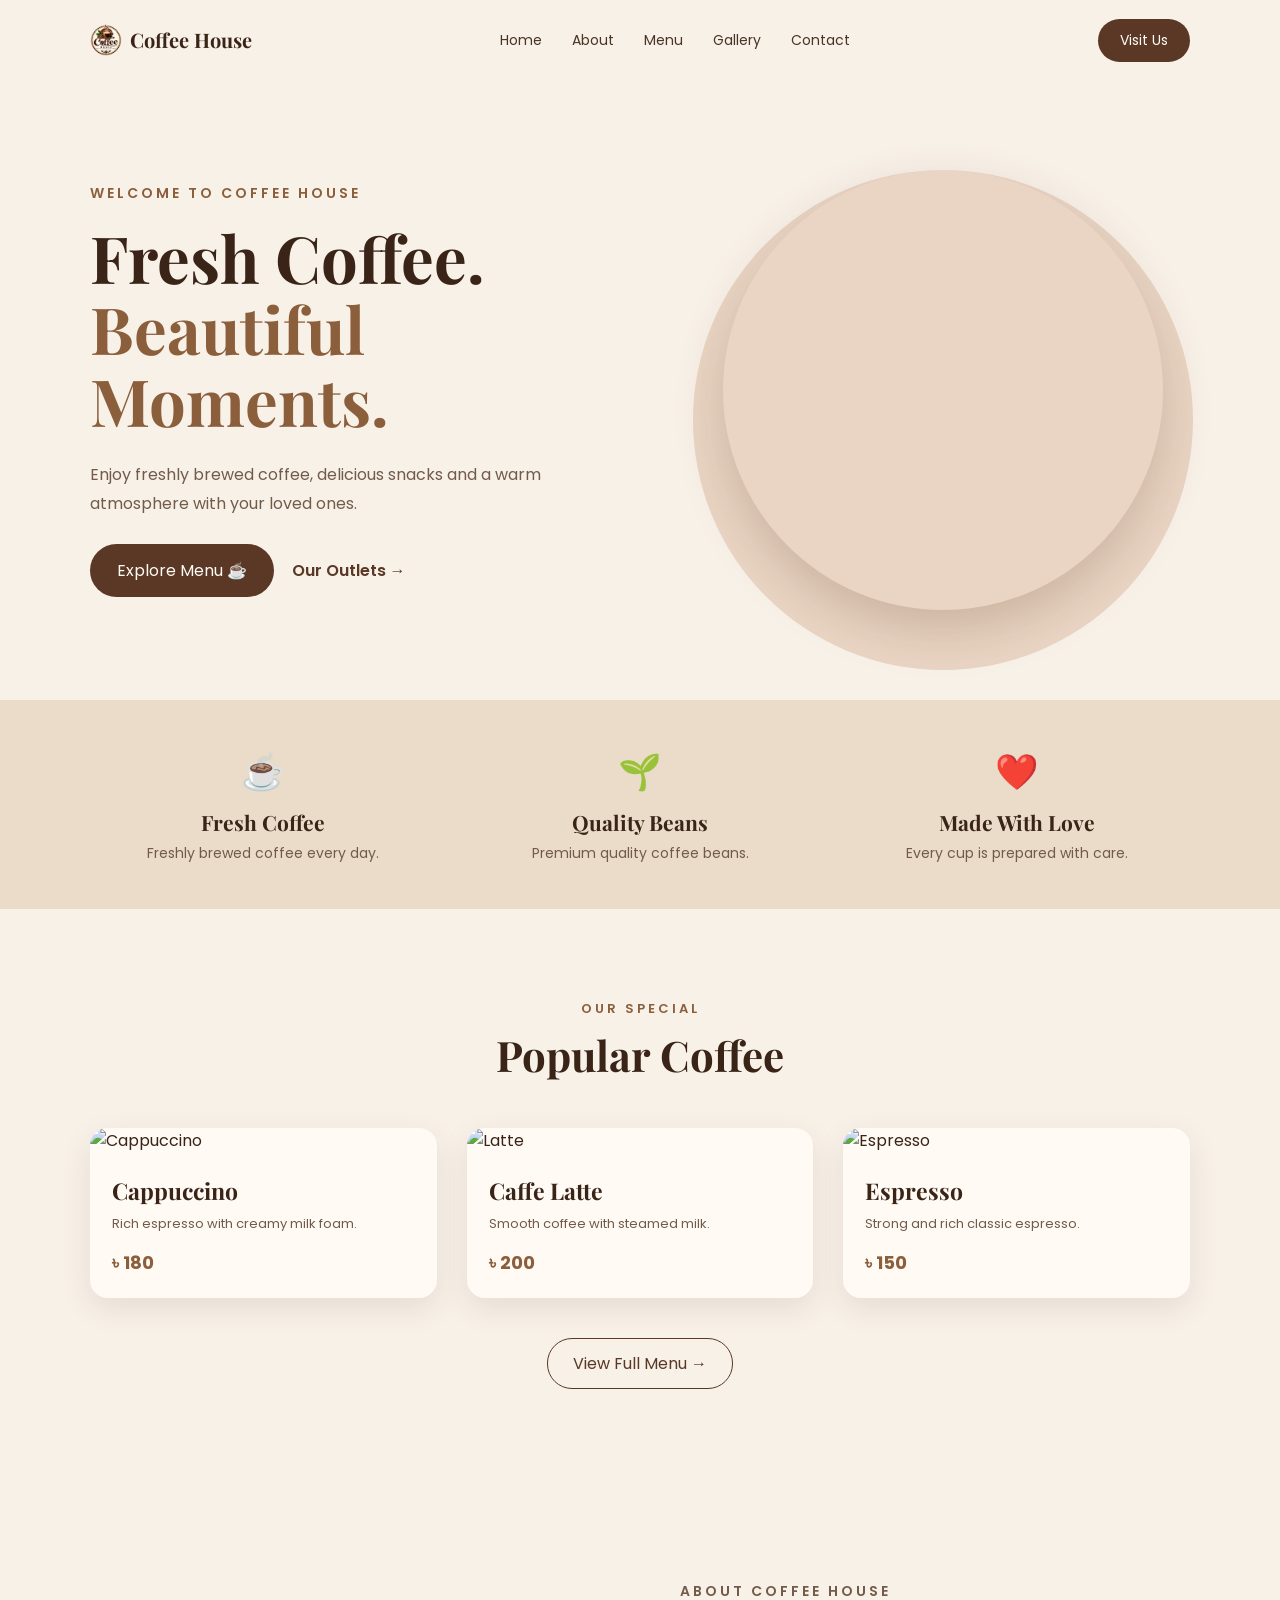
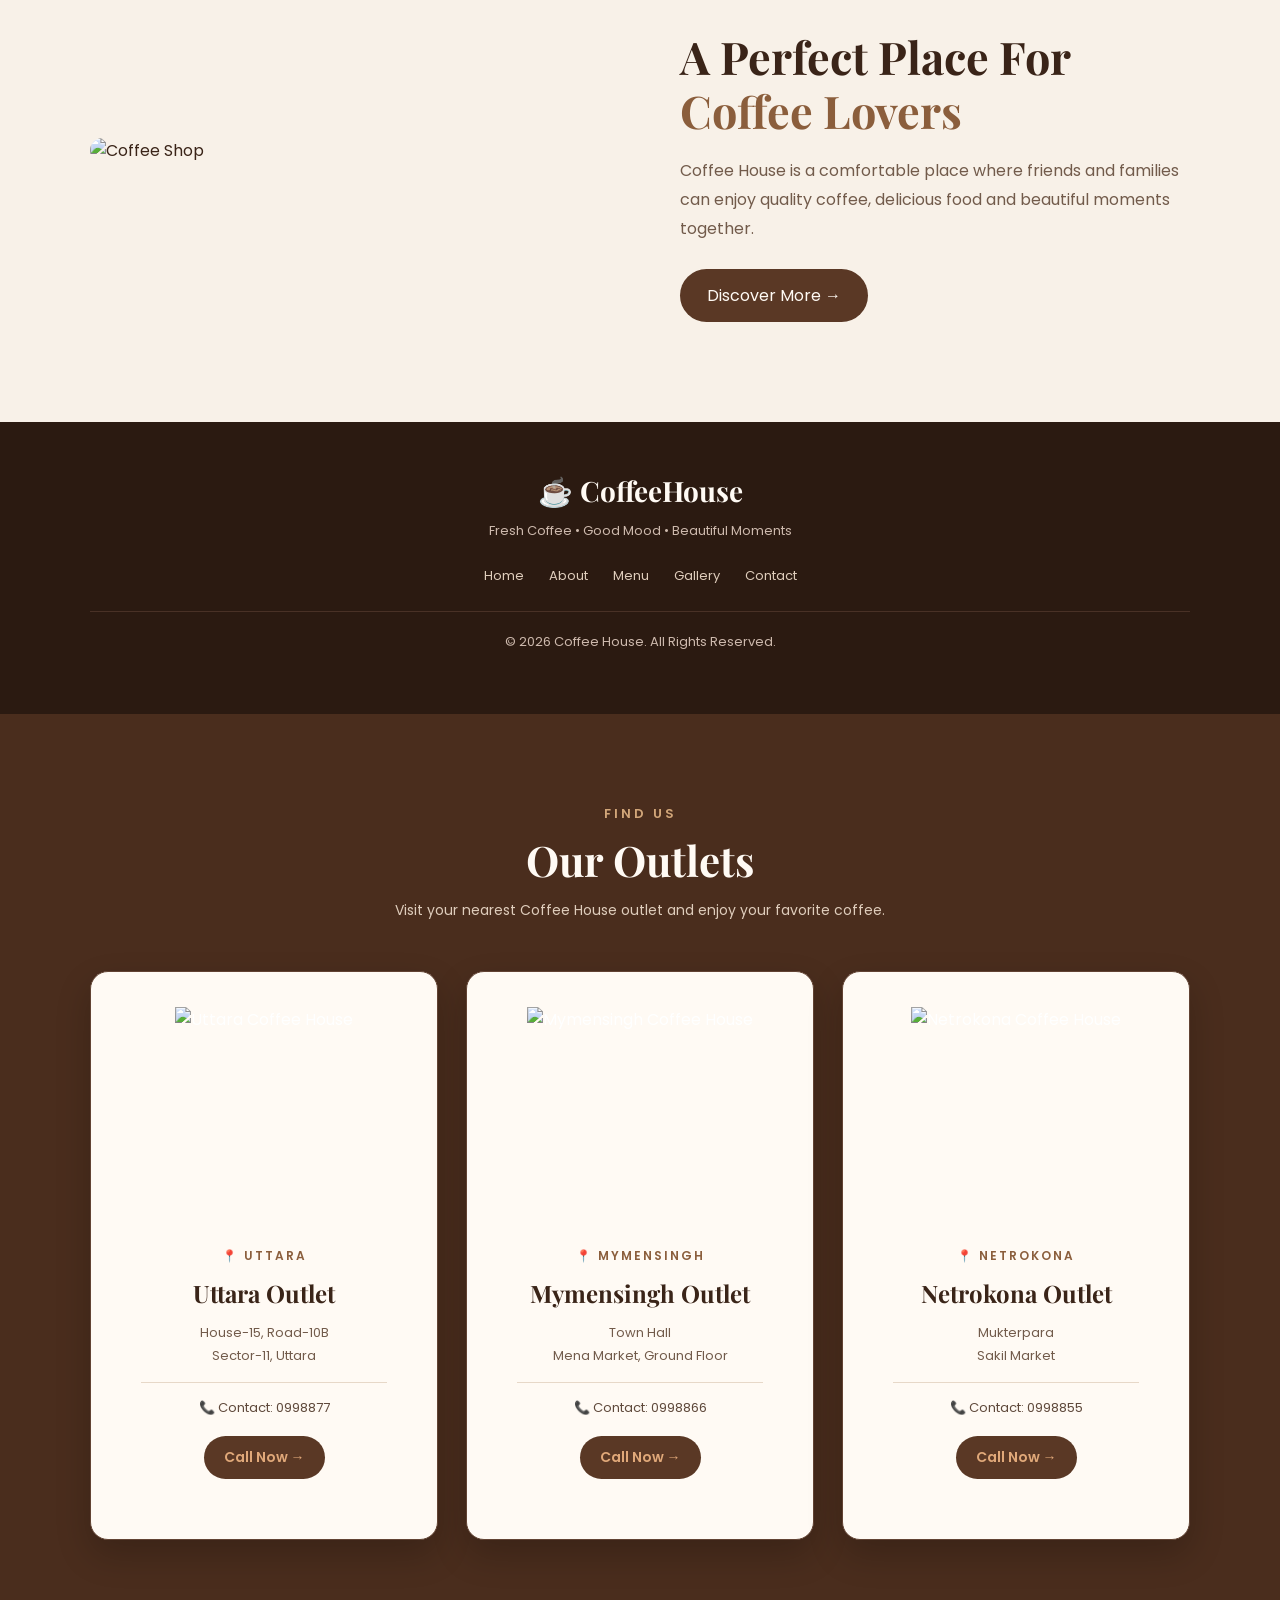
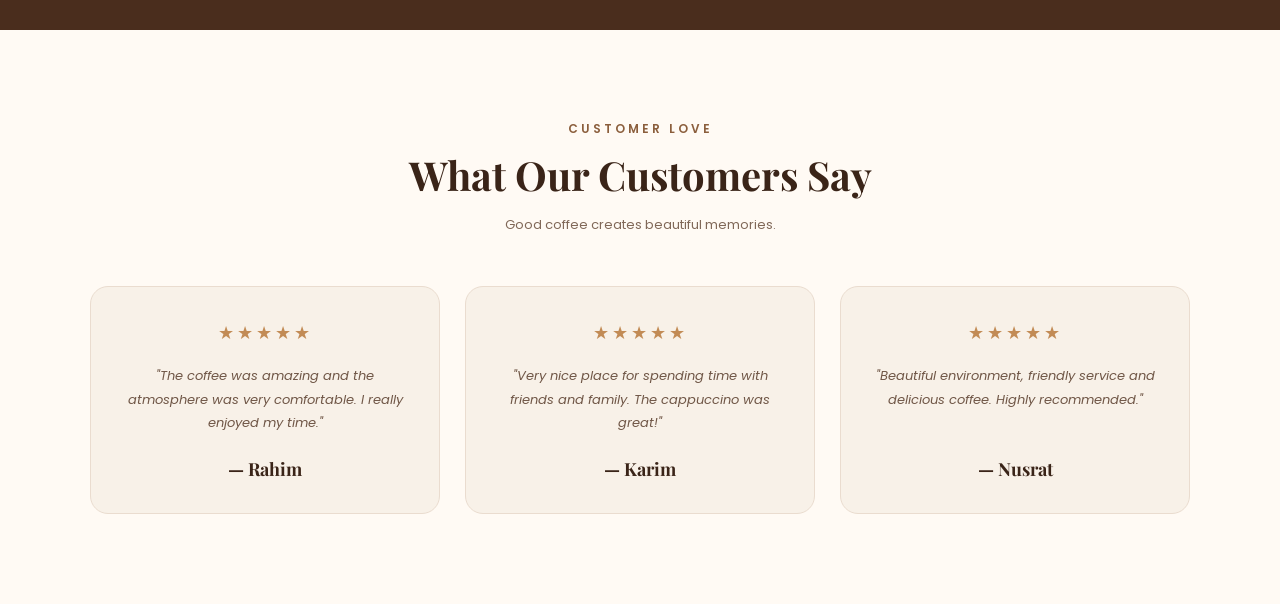
==== index.html @ d2ae51c1 "feat: initial commit - Coffee House website" ====
<!DOCTYPE html>
<html lang="en">
<head>
    <meta charset="UTF-8">
    <meta name="viewport" content="width=device-width, initial-scale=1.0">

    <title>Coffee House | Home</title>

    <link rel="stylesheet" href="style.css">

    <link rel="preconnect" href="https://fonts.googleapis.com">
    <link rel="preconnect" href="https://fonts.gstatic.com" crossorigin>
    <link href="https://fonts.googleapis.com/css2?family=Playfair+Display:wght@500;600;700&family=Poppins:wght@300;400;500;600&display=swap" rel="stylesheet">
</head>

<body>

   <!-- =========================
     NAVBAR
========================= -->

<header class="navbar">

   <a href="index.html" class="logo">
    <img src="logo.png" alt="Coffee House Logo">
    <span>Coffee House</span>
</a>

    <!-- Mobile Menu Button -->
    <button class="menu-toggle" onclick="toggleMenu()">
        ☰
    </button>

    <nav id="mobileMenu">

        <a href="index.html">Home</a>

        <a href="about.html">About</a>

        <a href="menu.html">Menu</a>

        <a href="gallery.html">Gallery</a>

        <a href="contact.html">Contact</a>

    </nav>

    <a href="#outlets" class="nav-btn">
        Visit Us
    </a>

</header>

    <!-- ================= HERO ================= -->

    <section class="hero">

        <div class="hero-content">

            <p class="small-title">
                WELCOME TO COFFEE HOUSE
            </p>

            <h1>
                Fresh Coffee.<br>
                <span>Beautiful Moments.</span>
            </h1>

            <p class="hero-text">
                Enjoy freshly brewed coffee, delicious snacks
                and a warm atmosphere with your loved ones.
            </p>

            <div class="hero-buttons">
                <a href="menu.html" class="main-btn">
                    Explore Menu ☕
                </a>

                <a href="#outlets" class="second-btn">
                    Our Outlets →
                </a>
            </div>

        </div>

        <div class="hero-image">

            <div class="circle"></div>

            <img src="https://images.unsplash.com/photo-1495474472287-4d71bcdd2085?auto=format&fit=crop&w=900&q=80"
                 alt="Fresh Coffee">

        </div>

    </section>


    <!-- ================= FEATURES ================= -->

    <section class="features">

        <div class="feature">
            <div class="icon">☕</div>
            <h3>Fresh Coffee</h3>
            <p>Freshly brewed coffee every day.</p>
        </div>

        <div class="feature">
            <div class="icon">🌱</div>
            <h3>Quality Beans</h3>
            <p>Premium quality coffee beans.</p>
        </div>

        <div class="feature">
            <div class="icon">❤️</div>
            <h3>Made With Love</h3>
            <p>Every cup is prepared with care.</p>
        </div>

    </section>


    <!-- ================= POPULAR COFFEE ================= -->

    <section class="popular">

        <div class="section-title">
            <p>OUR SPECIAL</p>
            <h2>Popular Coffee</h2>
        </div>

        <div class="coffee-container">

            <div class="coffee-card">

                <img src="https://images.unsplash.com/photo-1509042239860-f550ce710b93?auto=format&fit=crop&w=700&q=80"
                     alt="Cappuccino">

                <div class="coffee-info">
                    <h3>Cappuccino</h3>
                    <p>Rich espresso with creamy milk foam.</p>
                    <strong>৳ 180</strong>
                </div>

            </div>


            <div class="coffee-card">

                <img src="https://images.unsplash.com/photo-1461023058943-07fcbe16d735?auto=format&fit=crop&w=700&q=80"
                     alt="Latte">

                <div class="coffee-info">
                    <h3>Caffe Latte</h3>
                    <p>Smooth coffee with steamed milk.</p>
                    <strong>৳ 200</strong>
                </div>

            </div>


            <div class="coffee-card">

                <img src="https://images.unsplash.com/photo-1514432324607-a09d9b4aefdd?auto=format&fit=crop&w=700&q=80"
                     alt="Espresso">

                <div class="coffee-info">
                    <h3>Espresso</h3>
                    <p>Strong and rich classic espresso.</p>
                    <strong>৳ 150</strong>
                </div>

            </div>

        </div>

        <a href="menu.html" class="menu-btn">
            View Full Menu →
        </a>

    </section>


   
    <!-- ================= ABOUT SHORT ================= -->

    <section class="about-home">

        <div class="about-image">

            <img src="https://images.unsplash.com/photo-1445116572660-236099ec97a0?auto=format&fit=crop&w=900&q=80"
                 alt="Coffee Shop">

        </div>


        <div class="about-content">

            <p class="small-title">
                ABOUT COFFEE HOUSE
            </p>

            <h2>
                A Perfect Place For
                <span>Coffee Lovers</span>
            </h2>

            <p>
                Coffee House is a comfortable place where
                friends and families can enjoy quality coffee,
                delicious food and beautiful moments together.
            </p>

            <a href="about.html" class="main-btn">
                Discover More →
            </a>

        </div>

    </section>


    <!-- ================= FOOTER ================= -->

    <footer>

        <div class="footer-logo">
            ☕ CoffeeHouse
        </div>

        <p>
            Fresh Coffee • Good Mood • Beautiful Moments
        </p>

        <div class="footer-links">

            <a href="index.html">Home</a>
            <a href="about.html">About</a>
            <a href="menu.html">Menu</a>
            <a href="gallery.html">Gallery</a>
            <a href="contact.html">Contact</a>

        </div>

        <p class="copyright">
            © 2026 Coffee House. All Rights Reserved.
        </p>

    </footer>

</body>
</html>
<!-- =========================
     OUR OUTLETS
========================= -->

<section class="outlets" id="outlets">

    <div class="section-title light">

        <p>FIND US</p>

        <h2>Our Outlets</h2>

        <span>
            Visit your nearest Coffee House outlet
            and enjoy your favorite coffee.
        </span>

    </div>


    <div class="outlet-container">


        <!-- UTTARA -->

        <div class="outlet-card">

            <div class="outlet-image">
                <img src="https://images.unsplash.com/photo-1445116572660-236099ec97a0?auto=format&fit=crop&w=700&q=80"
                     alt="Uttara Coffee House">
            </div>

            <div class="outlet-content">

                <span class="outlet-location">
                    📍 UTTARA
                </span>

                <h3>Uttara Outlet</h3>

                <p>
                    House-15, Road-10B<br>
                    Sector-11, Uttara
                </p>

                <div class="outlet-time">
                    📞 Contact: 0998877
                </div>

                <a href="tel:0998877" class="outlet-btn">
                    Call Now →
                </a>

            </div>

        </div>


        <!-- MYMENSINGH -->

        <div class="outlet-card">

            <div class="outlet-image">
                <img src="https://images.unsplash.com/photo-1501339847302-ac426a4a7cbb?auto=format&fit=crop&w=700&q=80"
                     alt="Mymensingh Coffee House">
            </div>

            <div class="outlet-content">

                <span class="outlet-location">
                    📍 MYMENSINGH
                </span>

                <h3>Mymensingh Outlet</h3>

                <p>
                    Town Hall<br>
                    Mena Market, Ground Floor
                </p>

                <div class="outlet-time">
                    📞 Contact: 0998866
                </div>

                <a href="tel:0998866" class="outlet-btn">
                    Call Now →
                </a>

            </div>

        </div>


        <!-- NETROKONA -->

        <div class="outlet-card">

            <div class="outlet-image">
                <img src="https://images.unsplash.com/photo-1511081692775-05d0f180a065?auto=format&fit=crop&w=700&q=80"
                     alt="Netrokona Coffee House">
            </div>

            <div class="outlet-content">

                <span class="outlet-location">
                    📍 NETROKONA
                </span>

                <h3>Netrokona Outlet</h3>

                <p>
                    Mukterpara<br>
                    Sakil Market
                </p>

                <div class="outlet-time">
                    📞 Contact: 0998855
                </div>

                <a href="tel:0998855" class="outlet-btn">
                    Call Now →
                </a>

            </div>

        </div>


    </div>

</section>
<script src="script.js"></script>
</body>
</html>
<!-- =========================
     CUSTOMER REVIEWS
========================= -->

<section class="reviews-section">

    <div class="reviews-title">

        <p>
            CUSTOMER LOVE
        </p>

        <h2>
            What Our Customers Say
        </h2>

        <span>
            Good coffee creates beautiful memories.
        </span>

    </div>


    <div class="reviews-grid">


        <div class="review-card">

            <div class="stars">
                ★★★★★
            </div>

            <p>
                "The coffee was amazing and the atmosphere
                was very comfortable. I really enjoyed my time."
            </p>

            <h3>
                — Rahim
            </h3>

        </div>



        <div class="review-card">

            <div class="stars">
                ★★★★★
            </div>

            <p>
                "Very nice place for spending time with
                friends and family. The cappuccino was great!"
            </p>

            <h3>
                — Karim
            </h3>

        </div>



        <div class="review-card">

            <div class="stars">
                ★★★★★
            </div>

            <p>
                "Beautiful environment, friendly service
                and delicious coffee. Highly recommended."
            </p>

            <h3>
                — Nusrat
            </h3>

        </div>

    </div>

</section>
---- style.css ----
/* =========================
   GOOGLE FONT
========================= */

* {
    margin: 0;
    padding: 0;
    box-sizing: border-box;
}

body {
    font-family: "Poppins", sans-serif;
    background: #fffaf5;
    color: #3b2115;
}

html {
    scroll-behavior: smooth;
}

a {
    text-decoration: none;
}


/* =========================
   NAVBAR
========================= */

.navbar {
    height: 80px;
    padding: 0 7%;
    display: flex;
    align-items: center;
    justify-content: space-between;
    background: #fffaf5;
}

.logo {
    font-family: "Playfair Display", serif;
    font-size: 25px;
    font-weight: 700;
}

.logo span {
    color: #a45b35;
}

.navbar nav {
    display: flex;
    gap: 30px;
}

.navbar nav a {
    color: #4b2b20;
    font-size: 14px;
    transition: 0.3s;
}

.navbar nav a:hover,
.navbar nav a.active {
    color: #a45b35;
}

.nav-btn {
    background: #6f3e25;
    color: white;
    padding: 11px 22px;
    border-radius: 25px;
    font-size: 14px;
}


/* =========================
   HERO
========================= */

.hero {
    min-height: 620px;
    padding: 60px 7%;
    display: flex;
    align-items: center;
    justify-content: space-between;
    overflow: hidden;
}

.hero-content {
    width: 50%;
}

.small-title {
    color: #a45b35;
    font-size: 14px;
    font-weight: 600;
    letter-spacing: 3px;
    margin-bottom: 18px;
}

.hero h1 {
    font-family: "Playfair Display", serif;
    font-size: 65px;
    line-height: 1.1;
    color: #3b2115;
}

.hero h1 span {
    color: #a45b35;
}

.hero-text {
    max-width: 500px;
    color: #765e53;
    margin: 25px 0;
    line-height: 1.8;
}

.hero-buttons {
    display: flex;
    align-items: center;
    gap: 18px;
}

.main-btn {
    display: inline-block;
    background: #6f3e25;
    color: white;
    padding: 14px 27px;
    border-radius: 30px;
    transition: 0.3s;
}

.main-btn:hover {
    background: #a45b35;
    transform: translateY(-3px);
}

.second-btn {
    color: #6f3e25;
    font-weight: 600;
}

.hero-image {
    width: 45%;
    position: relative;
    display: flex;
    justify-content: center;
}

.hero-image img {
    width: 440px;
    height: 440px;
    object-fit: cover;
    border-radius: 50%;
    position: relative;
    z-index: 2;
    box-shadow: 0 20px 50px rgba(80, 45, 25, 0.2);
}

.circle {
    position: absolute;
    width: 500px;
    height: 500px;
    border-radius: 50%;
    background: #ead5c4;
}


/* =========================
   FEATURES
========================= */

.features {
    padding: 45px 7%;
    display: grid;
    grid-template-columns: repeat(3, 1fr);
    gap: 30px;
    background: #f5e8dc;
}

.feature {
    text-align: center;
}

.feature .icon {
    font-size: 35px;
    margin-bottom: 10px;
}

.feature h3 {
    font-family: "Playfair Display", serif;
    font-size: 21px;
}

.feature p {
    color: #806b60;
    font-size: 14px;
    margin-top: 7px;
}


/* =========================
   SECTION TITLE
========================= */

.section-title {
    text-align: center;
    margin-bottom: 45px;
}

.section-title p {
    color: #a45b35;
    font-size: 13px;
    letter-spacing: 3px;
    font-weight: 600;
}

.section-title h2 {
    font-family: "Playfair Display", serif;
    font-size: 42px;
    margin-top: 8px;
}

.section-title span {
    display: block;
    color: #d7c5b8;
    margin-top: 12px;
}


/* =========================
   POPULAR COFFEE
========================= */

.popular {
    padding: 90px 7%;
    text-align: center;
}

.coffee-container {
    display: grid;
    grid-template-columns: repeat(3, 1fr);
    gap: 30px;
    max-width: 1100px;
    margin: auto;
}

.coffee-card {
    background: white;
    border-radius: 18px;
    overflow: hidden;
    box-shadow: 0 10px 30px rgba(70, 40, 25, 0.08);
    text-align: left;
    transition: 0.3s;
}

.coffee-card:hover {
    transform: translateY(-8px);
}

.coffee-card img {
    width: 100%;
    height: 230px;
    object-fit: cover;
}

.coffee-info {
    padding: 22px;
}

.coffee-info h3 {
    font-family: "Playfair Display", serif;
    font-size: 23px;
}

.coffee-info p {
    color: #806b60;
    font-size: 13px;
    margin: 8px 0 15px;
}

.coffee-info strong {
    color: #a45b35;
    font-size: 18px;
}

.menu-btn {
    display: inline-block;
    margin-top: 40px;
    border: 1px solid #6f3e25;
    color: #6f3e25;
    padding: 12px 25px;
    border-radius: 25px;
}


/* =========================
   OUTLETS
========================= */

.outlets {
    padding: 90px 7%;
    background: #3b2115;
}

.section-title.light h2 {
    color: white;
}

.outlet-container {
    display: grid;
    grid-template-columns: repeat(3, 1fr);
    gap: 25px;
    max-width: 1100px;
    margin: auto;
}

.outlet-card {
    background: #4a2b1d;
    border: 1px solid #624333;
    padding: 35px 25px;
    border-radius: 18px;
    text-align: center;
    color: white;
    transition: 0.3s;
}

.outlet-card:hover {
    transform: translateY(-7px);
    background: #523122;
}

.outlet-icon {
    font-size: 35px;
    margin-bottom: 15px;
}

.outlet-card h3 {
    font-family: "Playfair Display", serif;
    font-size: 24px;
}

.outlet-card p {
    color: #d9c5b8;
    font-size: 14px;
    line-height: 1.8;
    margin: 12px 0;
}

.outlet-card a {
    color: #e0a879;
    font-size: 14px;
    font-weight: 600;
}


/* =========================
   ABOUT HOME
========================= */

.about-home {
    padding: 100px 7%;
    display: flex;
    align-items: center;
    gap: 80px;
}

.about-image {
    width: 50%;
}

.about-image img {
    width: 100%;
    height: 430px;
    object-fit: cover;
    border-radius: 20px;
}

.about-content {
    width: 50%;
}

.about-content h2 {
    font-family: "Playfair Display", serif;
    font-size: 45px;
    line-height: 1.2;
    margin-bottom: 20px;
}

.about-content h2 span {
    color: #a45b35;
}

.about-content p {
    color: #806b60;
    line-height: 1.8;
    margin-bottom: 25px;
}


/* =========================
   FOOTER
========================= */

footer {
    background: #24130d;
    color: white;
    text-align: center;
    padding: 50px 7%;
}

.footer-logo {
    font-family: "Playfair Display", serif;
    font-size: 28px;
    font-weight: bold;
}

footer > p {
    color: #cdb9ad;
    margin: 12px 0;
    font-size: 13px;
}

.footer-links {
    display: flex;
    justify-content: center;
    gap: 25px;
    margin: 25px 0;
}

.footer-links a {
    color: #e2d2c8;
    font-size: 13px;
}

.copyright {
    border-top: 1px solid #4a3025;
    padding-top: 20px;
}


/* =========================
   RESPONSIVE
========================= */

@media (max-width: 900px) {

    .navbar nav {
        display: none;
    }

    .hero {
        flex-direction: column;
        text-align: center;
        gap: 60px;
    }

    .hero-content {
        width: 100%;
    }

    .hero h1 {
        font-size: 48px;
    }

    .hero-text {
        margin-left: auto;
        margin-right: auto;
    }

    .hero-buttons {
        justify-content: center;
    }

    .hero-image {
        width: 100%;
    }

    .hero-image img {
        width: 330px;
        height: 330px;
    }

    .circle {
        width: 380px;
        height: 380px;
    }

    .coffee-container,
    .outlet-container {
        grid-template-columns: 1fr;
        max-width: 500px;
    }

    .features {
        grid-template-columns: 1fr;
    }

    .about-home {
        flex-direction: column;
    }

    .about-image,
    .about-content {
        width: 100%;
    }

}


@media (max-width: 500px) {

    .navbar {
        padding: 0 5%;
    }

    .nav-btn {
        display: none;
    }

    .hero {
        padding: 45px 5%;
    }

    .hero h1 {
        font-size: 40px;
    }

    .hero-image img {
        width: 280px;
        height: 280px;
    }

    .circle {
        width: 320px;
        height: 320px;
    }

    .popular,
    .outlets,
    .about-home {
        padding: 70px 5%;
    }

    .section-title h2 {
        font-size: 34px;
    }

    .about-content h2 {
        font-size: 35px;
    }

}
/* =========================
   OUR OUTLETS
========================= */

.outlets {
    padding: 90px 7%;
    background: #3b2115;
}

.section-title.light {
    text-align: center;
    margin-bottom: 50px;
}

.section-title.light p {
    color: #d99b6b;
    font-size: 13px;
    letter-spacing: 3px;
    font-weight: 600;
}

.section-title.light h2 {
    color: #ffffff;
    font-family: "Playfair Display", serif;
    font-size: 42px;
    margin: 8px 0 12px;
}

.section-title.light span {
    color: #d8c4b8;
    font-size: 14px;
}


/* OUTLET CONTAINER */

.outlet-container {
    max-width: 1100px;
    margin: auto;

    display: grid;
    grid-template-columns: repeat(3, 1fr);
    gap: 28px;
}


/* OUTLET CARD */

.outlet-card {
    background: #ffffff;
    border-radius: 18px;
    overflow: hidden;

    box-shadow: 0 15px 35px rgba(0, 0, 0, 0.20);

    transition: 0.3s;
}

.outlet-card:hover {
    transform: translateY(-8px);
}


/* IMAGE */

.outlet-image {
    width: 100%;
    height: 210px;
    overflow: hidden;
}

.outlet-image img {
    width: 100%;
    height: 100%;

    object-fit: cover;

    transition: 0.5s;
}

.outlet-card:hover .outlet-image img {
    transform: scale(1.08);
}


/* CONTENT */

.outlet-content {
    padding: 25px;
}

.outlet-location {
    color: #a45b35;
    font-size: 12px;
    font-weight: 600;
    letter-spacing: 2px;
}

.outlet-content h3 {
    font-family: "Playfair Display", serif;
    color: #3b2115;
    font-size: 24px;
    margin: 10px 0;
}

.outlet-content p {
    color: #806b60;
    font-size: 13px;
    line-height: 1.8;
}


/* TIME */

.outlet-time {
    color: #5f493e;
    font-size: 13px;

    border-top: 1px solid #eee2da;

    margin-top: 15px;
    padding-top: 15px;
}


/* BUTTON */

.outlet-btn {
    display: inline-block;

    margin-top: 18px;

    background: #6f3e25;
    color: #ffffff;

    padding: 11px 20px;

    border-radius: 25px;

    font-size: 13px;

    transition: 0.3s;
}

.outlet-btn:hover {
    background: #a45b35;
}


/* =========================
   MOBILE
========================= */

@media (max-width: 900px) {

    .outlet-container {
        grid-template-columns: 1fr;
        max-width: 500px;
    }

}

@media (max-width: 500px) {

    .outlets {
        padding: 70px 5%;
    }

    .section-title.light h2 {
        font-size: 34px;
    }

}
/* =========================
   PREMIUM COFFEE BROWN THEME
========================= */

/* Main Background */
body {
    background: #f8f1e8;
    color: #3a2418;
}


/* Navbar */
.navbar {
    background: #f8f1e8;
}

.logo {
    color: #3a2418;
}

.logo span {
    color: #8b5e3c;
}

.navbar nav a {
    color: #4b3325;
}

.navbar nav a:hover,
.navbar nav a.active {
    color: #8b5e3c;
}

.nav-btn {
    background: #5a3825;
    color: #fffaf4;
}

.nav-btn:hover {
    background: #8b5e3c;
}


/* Hero */
.hero {
    background: #f8f1e8;
}

.hero h1 {
    color: #3a2418;
}

.hero h1 span {
    color: #8b5e3c;
}

.small-title {
    color: #8b5e3c;
}

.hero-text {
    color: #725b4b;
}

.main-btn {
    background: #5a3825;
    color: #fffaf4;
}

.main-btn:hover {
    background: #8b5e3c;
}

.second-btn {
    color: #5a3825;
}


/* Features */
.features {
    background: #eadcc9;
}

.feature h3 {
    color: #3a2418;
}

.feature p {
    color: #725b4b;
}


/* Section Titles */
.section-title h2 {
    color: #3a2418;
}

.section-title p {
    color: #8b5e3c;
}


/* Popular Coffee */
.popular {
    background: #f8f1e8;
}

.coffee-card {
    background: #fffaf4;
    box-shadow: 0 10px 30px rgba(70, 45, 30, 0.10);
}

.coffee-card:hover {
    box-shadow: 0 15px 35px rgba(70, 45, 30, 0.16);
}

.coffee-info h3 {
    color: #3a2418;
}

.coffee-info p {
    color: #725b4b;
}

.coffee-info strong {
    color: #8b5e3c;
}

.menu-btn {
    border-color: #5a3825;
    color: #5a3825;
}

.menu-btn:hover {
    background: #5a3825;
    color: #fffaf4;
}


/* =========================
   OUR OUTLETS
========================= */

.outlets {
    background: #4a2d1d;
}

.section-title.light p {
    color: #d2a679;
}

.section-title.light h2 {
    color: #fffaf4;
}

.section-title.light span {
    color: #dfcdbc;
}

.outlet-card {
    background: #fffaf4;
}

.outlet-card:hover {
    background: #fffaf4;
}

.outlet-location {
    color: #8b5e3c;
}

.outlet-content h3 {
    color: #3a2418;
}

.outlet-content p {
    color: #725b4b;
}

.outlet-time {
    color: #5f493b;
    border-color: #e7d8c8;
}

.outlet-btn {
    background: #5a3825;
    color: #fffaf4;
}

.outlet-btn:hover {
    background: #8b5e3c;
}


/* About Section */
.about-home {
    background: #f8f1e8;
}

.about-content h2 {
    color: #3a2418;
}

.about-content h2 span {
    color: #8b5e3c;
}

.about-content p {
    color: #725b4b;
}


/* Footer */
footer {
    background: #2b1a11;
}

.footer-logo {
    color: #fffaf4;
}

.footer-links a {
    color: #dfcdbc;
}

.footer-links a:hover {
    color: #d2a679;
}

.copyright {
    border-color: #493126;
}
/* =================================
   MOBILE RESPONSIVE DESIGN
================================= */

@media (max-width: 768px) {

    /* NAVBAR */
    .navbar {
        height: auto;
        padding: 18px 5%;
        flex-wrap: wrap;
        gap: 15px;
    }

    .logo {
        font-size: 22px;
    }

    .navbar nav {
        width: 100%;
        display: flex;
        justify-content: center;
        gap: 15px;
        flex-wrap: wrap;
        order: 3;
    }

    .navbar nav a {
        font-size: 12px;
    }

    .nav-btn {
        padding: 9px 16px;
        font-size: 12px;
    }


    /* HERO */

    .hero {
        min-height: auto;
        padding: 55px 5% 70px;

        display: flex;
        flex-direction: column;

        text-align: center;
        gap: 50px;
    }

    .hero-content {
        width: 100%;
    }

    .hero h1 {
        font-size: 42px;
        line-height: 1.15;
    }

    .hero-text {
        font-size: 14px;
        line-height: 1.7;
        margin: 20px auto;
    }

    .hero-buttons {
        justify-content: center;
        flex-wrap: wrap;
    }


    /* HERO IMAGE */

    .hero-image {
        width: 100%;
    }

    .hero-image img {
        width: 280px;
        height: 280px;
    }

    .circle {
        width: 320px;
        height: 320px;
    }


    /* FEATURES */

    .features {
        grid-template-columns: 1fr;

        padding: 45px 7%;

        gap: 35px;
    }


    /* SECTION TITLE */

    .section-title {
        margin-bottom: 35px;
    }

    .section-title h2 {
        font-size: 34px;
    }


    /* POPULAR COFFEE */

    .popular {
        padding: 70px 5%;
    }

    .coffee-container {
        grid-template-columns: 1fr;

        width: 100%;
        max-width: 420px;

        gap: 25px;
    }

    .coffee-card img {
        height: 230px;
    }


    /* OUR OUTLETS */

    .outlets {
        padding: 70px 5%;
    }

    .section-title.light h2 {
        font-size: 34px;
    }

    .section-title.light span {
        font-size: 13px;
        line-height: 1.7;
    }

    .outlet-container {
        grid-template-columns: 1fr;

        width: 100%;
        max-width: 450px;

        gap: 25px;
    }

    .outlet-image {
        height: 220px;
    }

    .outlet-content {
        padding: 23px;
    }

    .outlet-content h3 {
        font-size: 23px;
    }


    /* ABOUT */

    .about-home {
        padding: 70px 5%;

        flex-direction: column;

        gap: 40px;
    }

    .about-image {
        width: 100%;
    }

    .about-image img {
        height: 300px;
    }

    .about-content {
        width: 100%;
        text-align: center;
    }

    .about-content h2 {
        font-size: 35px;
    }


    /* FOOTER */

    footer {
        padding: 45px 5%;
    }

    .footer-links {
        flex-wrap: wrap;
        gap: 15px;
    }

}


/* =================================
   SMALL PHONE
================================= */

@media (max-width: 480px) {

    .navbar {
        padding: 15px 4%;
    }

    .logo {
        font-size: 20px;
    }

    .nav-btn {
        padding: 8px 13px;
    }

    .navbar nav {
        gap: 11px;
    }

    .navbar nav a {
        font-size: 11px;
    }


    /* HERO */

    .hero {
        padding: 45px 5% 60px;
    }

    .hero h1 {
        font-size: 36px;
    }

    .small-title {
        font-size: 11px;
        letter-spacing: 2px;
    }

    .hero-text {
        font-size: 13px;
    }


    /* HERO IMAGE */

    .hero-image img {
        width: 240px;
        height: 240px;
    }

    .circle {
        width: 280px;
        height: 280px;
    }


    /* BUTTON */

    .main-btn {
        padding: 12px 20px;
        font-size: 13px;
    }

    .second-btn {
        font-size: 13px;
    }


    /* COFFEE */

    .coffee-card img {
        height: 200px;
    }


    /* OUTLET */

    .outlet-image {
        height: 190px;
    }

    .outlet-content h3 {
        font-size: 21px;
    }


    /* ABOUT */

    .about-image img {
        height: 250px;
    }

    .about-content h2 {
        font-size: 31px;
    }

}
/* =================================
   MOBILE 3-DOT MENU
================================= */

.menu-toggle {
    display: none;

    background: none;
    border: none;

    color: #5a3825;

    font-size: 30px;

    cursor: pointer;

    line-height: 1;
}


/* =================================
   MOBILE NAVIGATION
================================= */

@media (max-width: 768px) {

    .navbar {
        position: relative;

        padding: 17px 5%;

        display: flex;

        align-items: center;

        justify-content: space-between;
    }


    /* 3 DOT / MENU BUTTON */

    .menu-toggle {
        display: block;

        order: 2;
    }


    /* VISIT US */

    .navbar .nav-btn {
        display: none;
    }


    /* MENU */

    .navbar nav {
        display: none;

        position: absolute;

        top: 100%;

        left: 5%;
        right: 5%;

        width: auto;

        background: #fffaf4;

        padding: 15px;

        border-radius: 12px;

        box-shadow:
            0 10px 30px rgba(60, 35, 20, 0.15);

        z-index: 999;

        flex-direction: column;

        gap: 0;
    }


    /* WHEN MENU OPEN */

    .navbar nav.show {
        display: flex;
    }


    /* MENU LINKS */

    .navbar nav a {
        display: block;

        padding: 13px 15px;

        width: 100%;

        border-bottom: 1px solid #eadccf;

        color: #4b3325;

        font-size: 14px;
    }

    .navbar nav a:last-child {
        border-bottom: none;
    }

    .navbar nav a:hover {
        background: #f3e6d8;

        color: #8b5e3c;
    }

}
/* =================================
   ABOUT PAGE
================================= */

.about-hero {
    min-height: 380px;

    display: flex;
    align-items: center;
    justify-content: center;

    text-align: center;

    padding: 70px 7%;

    background:
        linear-gradient(
            rgba(58, 36, 24, 0.82),
            rgba(58, 36, 24, 0.82)
        ),
        url("https://images.unsplash.com/photo-1498804103079-a6351b050096?auto=format&fit=crop&w=1600&q=80");

    background-size: cover;
    background-position: center;

    color: white;
}

.about-hero-content p {
    color: #d2a679;

    font-size: 13px;

    letter-spacing: 4px;

    font-weight: 600;
}

.about-hero h1 {
    font-family: "Playfair Display", serif;

    font-size: 60px;

    margin: 12px 0;
}

.about-hero h1 span {
    color: #d2a679;
}

.about-hero-content > span {
    color: #e1d2c7;

    font-size: 14px;
}


/* =================================
   ABOUT STORY
================================= */

.about-story {
    padding: 100px 7%;

    display: flex;

    align-items: center;

    gap: 80px;

    background: #f8f1e8;
}

.about-story-image {
    width: 50%;
}

.about-story-image img {
    width: 100%;

    height: 480px;

    object-fit: cover;

    border-radius: 20px;

    box-shadow:
        0 15px 40px rgba(60, 35, 20, 0.15);
}

.about-story-content {
    width: 50%;
}

.about-story-content h2 {
    font-family: "Playfair Display", serif;

    font-size: 45px;

    line-height: 1.2;

    color: #3a2418;

    margin-bottom: 22px;
}

.about-story-content h2 span {
    color: #8b5e3c;
}

.about-story-content > p {
    color: #725b4b;

    font-size: 14px;

    line-height: 1.9;

    margin-bottom: 17px;
}


/* QUOTE */

.about-quote {
    margin-top: 25px;

    padding: 20px 25px;

    border-left: 4px solid #8b5e3c;

    background: #eadcc9;

    color: #5a3825;

    font-family: "Playfair Display", serif;

    font-size: 18px;

    line-height: 1.6;
}


/* =================================
   VALUES
================================= */

.values {
    padding: 90px 7%;

    background: #fffaf4;
}

.values-container {
    max-width: 1100px;

    margin: auto;

    display: grid;

    grid-template-columns:
        repeat(3, 1fr);

    gap: 28px;
}

.value-card {
    padding: 40px 28px;

    text-align: center;

    background: #f8f1e8;

    border-radius: 18px;

    transition: 0.3s;
}

.value-card:hover {
    transform: translateY(-8px);

    box-shadow:
        0 15px 30px rgba(60, 35, 20, 0.10);
}

.value-icon {
    font-size: 40px;

    margin-bottom: 15px;
}

.value-card h3 {
    font-family: "Playfair Display", serif;

    font-size: 24px;

    color: #3a2418;

    margin-bottom: 12px;
}

.value-card p {
    color: #725b4b;

    font-size: 13px;

    line-height: 1.8;
}


/* =================================
   PROMISE
================================= */

.promise {
    padding: 100px 7%;

    background: #eadcc9;

    text-align: center;
}

.promise-content {
    max-width: 750px;

    margin: auto;
}

.promise-content h2 {
    font-family: "Playfair Display", serif;

    font-size: 45px;

    color: #3a2418;

    line-height: 1.2;

    margin-bottom: 20px;
}

.promise-content h2 span {
    color: #8b5e3c;
}

.promise-content p:not(.small-title) {
    color: #725b4b;

    font-size: 14px;

    line-height: 1.9;

    margin-bottom: 15px;
}


/* =================================
   ABOUT MOBILE
================================= */

@media (max-width: 768px) {

    .about-hero {
        min-height: 300px;

        padding: 55px 5%;
    }

    .about-hero h1 {
        font-size: 45px;
    }


    .about-story {
        padding: 70px 5%;

        flex-direction: column;

        gap: 40px;
    }

    .about-story-image,
    .about-story-content {
        width: 100%;
    }

    .about-story-image img {
        height: 300px;
    }

    .about-story-content h2 {
        font-size: 35px;
    }


    .values {
        padding: 70px 5%;
    }

    .values-container {
        grid-template-columns: 1fr;

        max-width: 450px;
    }


    .promise {
        padding: 70px 5%;
    }

    .promise-content h2 {
        font-size: 35px;
    }

}


@media (max-width: 480px) {

    .about-hero h1 {
        font-size: 38px;
    }

    .about-story-content h2 {
        font-size: 31px;
    }

    .about-quote {
        font-size: 16px;
    }

}
/* =========================================
   NEW MENU PAGE
========================================= */

.new-menu-hero {
    min-height: 380px;

    display: flex;
    align-items: center;
    justify-content: center;

    text-align: center;

    padding: 70px 7%;

    background:
        linear-gradient(
            rgba(58, 36, 24, 0.82),
            rgba(58, 36, 24, 0.82)
        ),
        url("https://images.unsplash.com/photo-1495474472287-4d71bcdd2085?auto=format&fit=crop&w=1600&q=80");

    background-size: cover;
    background-position: center;

    color: #fffaf4;
}

.new-menu-hero-content p {
    color: #d2a679;

    font-size: 13px;

    letter-spacing: 4px;

    font-weight: 600;
}

.new-menu-hero-content h1 {
    font-family: "Playfair Display", serif;

    font-size: 62px;

    margin: 12px 0;
}

.new-menu-hero-content h1 span {
    color: #d2a679;
}

.new-menu-hero-content > span {
    color: #e1d2c7;

    font-size: 14px;
}


/* =========================================
   MENU SECTION
========================================= */

.new-menu-section {
    padding: 95px 7%;

    background: #f8f1e8;
}

.new-section-title {
    text-align: center;

    max-width: 700px;

    margin: 0 auto 70px;
}

.new-section-title p {
    color: #8b5e3c;

    font-size: 12px;

    letter-spacing: 3px;

    font-weight: 600;
}

.new-section-title h2 {
    font-family: "Playfair Display", serif;

    color: #3a2418;

    font-size: 42px;

    margin: 10px 0;
}

.new-section-title span {
    color: #806858;

    font-size: 13px;
}


/* =========================================
   CATEGORY
========================================= */

.new-menu-category {
    max-width: 1150px;

    margin: 0 auto 80px;
}

.new-category-heading {
    display: flex;

    align-items: center;

    gap: 18px;

    margin-bottom: 28px;

    padding-bottom: 18px;

    border-bottom: 2px solid #dfcdbb;
}

.category-icon {
    width: 58px;
    height: 58px;

    display: flex;

    align-items: center;
    justify-content: center;

    background: #eadcc9;

    border-radius: 50%;

    font-size: 28px;
}

.new-category-heading h2 {
    font-family: "Playfair Display", serif;

    color: #3a2418;

    font-size: 31px;
}

.new-category-heading p {
    color: #8b6c58;

    font-size: 12px;

    margin-top: 4px;
}


/* =========================================
   MENU GRID
========================================= */

.new-menu-grid {
    display: grid;

    grid-template-columns:
        repeat(2, 1fr);

    gap: 25px;
}


/* =========================================
   MENU CARD
========================================= */

.new-menu-card {
    background: #fffaf4;

    border-radius: 18px;

    overflow: hidden;

    border: 1px solid #eadccf;

    box-shadow:
        0 8px 25px rgba(60, 35, 20, 0.07);

    transition: 0.35s;
}

.new-menu-card:hover {
    transform: translateY(-7px);

    box-shadow:
        0 18px 35px rgba(60, 35, 20, 0.14);
}


/* IMAGE */

.new-menu-image {
    width: 100%;

    height: 230px;

    overflow: hidden;
}

.new-menu-image img {
    width: 100%;
    height: 100%;

    object-fit: cover;

    transition: 0.5s;
}

.new-menu-card:hover .new-menu-image img {
    transform: scale(1.08);
}


/* INFO */

.new-menu-info {
    padding: 22px 24px 25px;
}

.new-menu-name-price {
    display: flex;

    align-items: center;

    justify-content: space-between;

    gap: 15px;
}

.new-menu-name-price h3 {
    font-family: "Playfair Display", serif;

    color: #3a2418;

    font-size: 22px;
}

.new-menu-name-price strong {
    color: #8b5e3c;

    font-size: 19px;

    white-space: nowrap;
}

.new-menu-info > p {
    color: #806858;

    font-size: 12px;

    line-height: 1.7;

    margin-top: 7px;
}


/* =========================================
   MOBILE
========================================= */

@media (max-width: 768px) {

    .new-menu-hero {
        min-height: 300px;

        padding: 55px 5%;
    }

    .new-menu-hero-content h1 {
        font-size: 45px;
    }

    .new-menu-section {
        padding: 70px 5%;
    }

    .new-section-title {
        margin-bottom: 50px;
    }

    .new-section-title h2 {
        font-size: 34px;
    }

    .new-menu-grid {
        grid-template-columns: 1fr;

        gap: 22px;
    }

    .new-menu-category {
        margin-bottom: 60px;
    }

    .new-category-heading h2 {
        font-size: 27px;
    }

    .new-menu-image {
        height: 220px;
    }

}


/* =========================================
   SMALL PHONE
========================================= */

@media (max-width: 480px) {

    .new-menu-hero-content h1 {
        font-size: 38px;
    }

    .new-section-title h2 {
        font-size: 30px;
    }

    .new-category-heading {
        gap: 12px;
    }

    .category-icon {
        width: 50px;
        height: 50px;

        font-size: 24px;
    }

    .new-category-heading h2 {
        font-size: 24px;
    }

    .new-menu-image {
        height: 200px;
    }

    .new-menu-info {
        padding: 18px 20px 22px;
    }

    .new-menu-name-price h3 {
        font-size: 19px;
    }

    .new-menu-name-price strong {
        font-size: 17px;
    }

}
/* =========================================
   GALLERY PAGE
========================================= */

.gallery-hero {

    min-height: 380px;

    display: flex;

    align-items: center;

    justify-content: center;

    text-align: center;

    padding: 70px 7%;

    background:
        linear-gradient(
            rgba(58, 36, 24, 0.82),
            rgba(58, 36, 24, 0.82)
        ),
        url("https://images.unsplash.com/photo-1501339847302-ac426a4a7cbb?auto=format&fit=crop&w=1600&q=80");

    background-size: cover;

    background-position: center;

    color: #fffaf4;
}


.gallery-hero-content p {

    color: #d2a679;

    font-size: 13px;

    letter-spacing: 4px;

    font-weight: 600;
}


.gallery-hero-content h1 {

    font-family: "Playfair Display", serif;

    font-size: 62px;

    margin: 12px 0;
}


.gallery-hero-content h1 span {

    color: #d2a679;
}


.gallery-hero-content > span {

    color: #e1d2c7;

    font-size: 14px;
}



/* =========================================
   GALLERY SECTION
========================================= */

.gallery-section {

    padding: 95px 7%;

    background: #f8f1e8;
}


.gallery-title {

    text-align: center;

    max-width: 700px;

    margin: 0 auto 60px;
}


.gallery-title p {

    color: #8b5e3c;

    font-size: 12px;

    letter-spacing: 3px;

    font-weight: 600;
}


.gallery-title h2 {

    font-family: "Playfair Display", serif;

    color: #3a2418;

    font-size: 42px;

    margin: 10px 0;
}


.gallery-title span {

    color: #806858;

    font-size: 13px;
}



/* =========================================
   GALLERY GRID
========================================= */

.gallery-grid {

    max-width: 1150px;

    margin: auto;

    display: grid;

    grid-template-columns:
        repeat(3, 1fr);

    grid-auto-rows: 260px;

    gap: 20px;
}



/* =========================================
   GALLERY CARD
========================================= */

.gallery-card {

    position: relative;

    overflow: hidden;

    border-radius: 18px;

    background: #3a2418;

    box-shadow:
        0 10px 25px rgba(60, 35, 20, 0.10);

    cursor: pointer;
}


.gallery-card img {

    width: 100%;

    height: 100%;

    object-fit: cover;

    transition: 0.6s;
}


.gallery-card:hover img {

    transform: scale(1.1);
}



/* =========================================
   LARGE IMAGE
========================================= */

.gallery-large {

    grid-column: span 2;

    grid-row: span 2;
}



/* =========================================
   OVERLAY
========================================= */

.gallery-overlay {

    position: absolute;

    left: 0;

    right: 0;

    bottom: 0;

    padding: 35px 25px 25px;

    background:
        linear-gradient(
            transparent,
            rgba(30, 18, 12, 0.90)
        );

    color: white;

    transform: translateY(10px);

    opacity: 0.9;

    transition: 0.4s;
}


.gallery-card:hover .gallery-overlay {

    transform: translateY(0);

    opacity: 1;
}


.gallery-overlay h3 {

    font-family: "Playfair Display", serif;

    font-size: 22px;

    margin-bottom: 5px;
}


.gallery-overlay p {

    color: #e1d2c7;

    font-size: 12px;
}



/* =========================================
   MOBILE
========================================= */

@media (max-width: 768px) {

    .gallery-hero {

        min-height: 300px;

        padding: 55px 5%;
    }


    .gallery-hero-content h1 {

        font-size: 45px;
    }


    .gallery-section {

        padding: 70px 5%;
    }


    .gallery-title h2 {

        font-size: 34px;
    }


    .gallery-grid {

        grid-template-columns: 1fr;

        grid-auto-rows: 260px;

        gap: 18px;
    }


    .gallery-large {

        grid-column: span 1;

        grid-row: span 1;
    }


    .gallery-card {

        border-radius: 15px;
    }

}



/* =========================================
   SMALL PHONE
========================================= */

@media (max-width: 480px) {

    .gallery-hero-content h1 {

        font-size: 38px;
    }


    .gallery-title h2 {

        font-size: 30px;
    }


    .gallery-grid {

        grid-auto-rows: 230px;
    }


    .gallery-overlay h3 {

        font-size: 19px;
    }

}
/* =========================================
   CONTACT PAGE
========================================= */

.contact-hero {

    min-height: 380px;

    display: flex;

    align-items: center;

    justify-content: center;

    text-align: center;

    padding: 70px 7%;

    background:
        linear-gradient(
            rgba(58, 36, 24, 0.83),
            rgba(58, 36, 24, 0.83)
        ),
        url("https://images.unsplash.com/photo-1445116572660-236099ec97a0?auto=format&fit=crop&w=1600&q=80");

    background-size: cover;

    background-position: center;

    color: #fffaf4;
}


.contact-hero-content p {

    color: #d2a679;

    font-size: 13px;

    letter-spacing: 4px;

    font-weight: 600;
}


.contact-hero-content h1 {

    font-family: "Playfair Display", serif;

    font-size: 62px;

    margin: 12px 0;
}


.contact-hero-content h1 span {

    color: #d2a679;
}


.contact-hero-content > span {

    color: #e1d2c7;

    font-size: 14px;
}


/* =========================================
   CONTACT SECTION
========================================= */

.contact-section {

    padding: 95px 7%;

    background: #f8f1e8;
}


.contact-title {

    text-align: center;

    max-width: 700px;

    margin: 0 auto 55px;
}


.contact-title p {

    color: #8b5e3c;

    font-size: 12px;

    letter-spacing: 3px;

    font-weight: 600;
}


.contact-title h2 {

    font-family: "Playfair Display", serif;

    color: #3a2418;

    font-size: 42px;

    margin: 10px 0;
}


.contact-title span {

    color: #806858;

    font-size: 13px;
}


/* =========================================
   CONTACT INFO CARDS
========================================= */

.contact-info-grid {

    max-width: 1100px;

    margin: 0 auto 90px;

    display: grid;

    grid-template-columns:
        repeat(3, 1fr);

    gap: 25px;
}


.contact-card {

    text-align: center;

    background: #fffaf4;

    border: 1px solid #eadccf;

    border-radius: 18px;

    padding: 35px 20px;

    box-shadow:
        0 8px 25px rgba(60, 35, 20, 0.07);

    transition: 0.3s;
}


.contact-card:hover {

    transform: translateY(-6px);

    box-shadow:
        0 15px 30px rgba(60, 35, 20, 0.13);
}


.contact-icon {

    width: 65px;

    height: 65px;

    margin: 0 auto 18px;

    display: flex;

    align-items: center;

    justify-content: center;

    background: #eadcc9;

    border-radius: 50%;

    font-size: 28px;
}


.contact-card h3 {

    font-family: "Playfair Display", serif;

    color: #3a2418;

    font-size: 22px;

    margin-bottom: 10px;
}


.contact-card p {

    color: #806858;

    font-size: 13px;

    margin: 5px 0;
}


.contact-card a {

    color: #8b5e3c;

    font-size: 13px;

    text-decoration: none;

    word-break: break-word;
}


.contact-card strong {

    color: #8b5e3c;

    font-size: 15px;
}


/* =========================================
   OUTLETS
========================================= */

.outlet-contact-section {

    max-width: 1100px;

    margin: 0 auto 90px;
}


.outlet-contact-title {

    text-align: center;

    margin-bottom: 35px;
}


.outlet-contact-title p {

    color: #8b5e3c;

    font-size: 12px;

    letter-spacing: 3px;
}


.outlet-contact-title h2 {

    font-family: "Playfair Display", serif;

    color: #3a2418;

    font-size: 38px;

    margin-top: 8px;
}


.outlet-contact-grid {

    display: grid;

    grid-template-columns:
        repeat(3, 1fr);

    gap: 22px;
}


.outlet-contact-card {

    position: relative;

    padding: 30px 25px;

    background: #3a2418;

    color: #fffaf4;

    border-radius: 18px;

    overflow: hidden;

    transition: 0.3s;
}


.outlet-contact-card:hover {

    transform: translateY(-6px);
}


.outlet-number {

    position: absolute;

    right: 20px;

    top: 15px;

    color: rgba(255,255,255,0.15);

    font-size: 45px;

    font-weight: 600;
}


.outlet-contact-card h3 {

    font-family: "Playfair Display", serif;

    color: #d2a679;

    font-size: 25px;

    margin-bottom: 12px;
}


.outlet-contact-card p {

    color: #e1d2c7;

    font-size: 13px;

    line-height: 1.7;

    min-height: 45px;
}


.outlet-contact-card a {

    display: inline-block;

    margin-top: 15px;

    color: #fffaf4;

    text-decoration: none;

    font-size: 13px;
}


/* =========================================
   CONTACT FORM
========================================= */

.contact-form-wrapper {

    max-width: 1000px;

    margin: auto;

    background: #fffaf4;

    border-radius: 20px;

    padding: 45px;

    border: 1px solid #eadccf;

    box-shadow:
        0 10px 30px rgba(60, 35, 20, 0.08);
}


.contact-form-text {

    text-align: center;

    margin-bottom: 30px;
}


.contact-form-text p {

    color: #8b5e3c;

    font-size: 12px;

    letter-spacing: 3px;
}


.contact-form-text h2 {

    font-family: "Playfair Display", serif;

    color: #3a2418;

    font-size: 32px;

    margin: 8px 0;
}


.contact-form-text span {

    color: #806858;

    font-size: 13px;
}


.contact-form {

    display: flex;

    flex-direction: column;

    gap: 18px;
}


.form-row {

    display: grid;

    grid-template-columns:
        1fr 1fr;

    gap: 18px;
}


.contact-form input,
.contact-form textarea {

    width: 100%;

    padding: 15px 17px;

    border: 1px solid #dfcdbb;

    border-radius: 10px;

    background: #fdf8f2;

    color: #3a2418;

    font-family: "Poppins", sans-serif;

    font-size: 13px;

    outline: none;

    box-sizing: border-box;
}


.contact-form input:focus,
.contact-form textarea:focus {

    border-color: #8b5e3c;
}


.contact-form textarea {

    resize: vertical;
}


.contact-form button {

    border: none;

    padding: 15px;

    border-radius: 10px;

    background: #3a2418;

    color: white;

    font-family: "Poppins", sans-serif;

    font-size: 14px;

    cursor: pointer;

    transition: 0.3s;
}


.contact-form button:hover {

    background: #8b5e3c;

    transform: translateY(-2px);
}


/* =========================================
   CONTACT MOBILE
========================================= */

@media (max-width: 768px) {

    .contact-hero {

        min-height: 300px;

        padding: 55px 5%;
    }


    .contact-hero-content h1 {

        font-size: 45px;
    }


    .contact-section {

        padding: 70px 5%;
    }


    .contact-title h2 {

        font-size: 34px;
    }


    .contact-info-grid {

        grid-template-columns: 1fr;

        gap: 18px;

        margin-bottom: 65px;
    }


    .outlet-contact-grid {

        grid-template-columns: 1fr;

        gap: 18px;
    }


    .outlet-contact-title h2 {

        font-size: 32px;
    }


    .contact-form-wrapper {

        padding: 30px 20px;
    }


    .form-row {

        grid-template-columns: 1fr;

        gap: 18px;
    }

}


/* =========================================
   SMALL PHONE
========================================= */

@media (max-width: 480px) {

    .contact-hero-content h1 {

        font-size: 38px;
    }


    .contact-title h2 {

        font-size: 30px;
    }


    .contact-form-text h2 {

        font-size: 27px;
    }

}
/* =========================================
   ORDER BUTTON
========================================= */

.order-btn {
    display: inline-block;

    margin-top: 15px;

    padding: 10px 18px;

    background: #3a2418;

    color: #fffaf4;

    text-decoration: none;

    border-radius: 8px;

    font-size: 12px;

    font-weight: 500;

    transition: 0.3s;
}

.order-btn:hover {
    background: #8b5e3c;

    transform: translateY(-2px);
}
/* =========================================
   CUSTOMER REVIEWS
========================================= */

.reviews-section {
    padding: 90px 7%;
    background: #fffaf4;
}

.reviews-title {
    text-align: center;
    max-width: 700px;
    margin: 0 auto 50px;
}

.reviews-title p {
    color: #8b5e3c;
    font-size: 12px;
    letter-spacing: 3px;
    font-weight: 600;
}

.reviews-title h2 {
    font-family: "Playfair Display", serif;
    color: #3a2418;
    font-size: 40px;
    margin: 10px 0;
}

.reviews-title span {
    color: #806858;
    font-size: 13px;
}

/* REVIEW GRID */

.reviews-grid {
    max-width: 1100px;
    margin: auto;

    display: grid;
    grid-template-columns: repeat(3, 1fr);
    gap: 25px;
}

/* REVIEW CARD */

.review-card {
    padding: 32px 25px;
    background: #f8f1e8;
    border: 1px solid #eadccf;
    border-radius: 18px;
    text-align: center;
    transition: 0.3s;
}

.review-card:hover {
    transform: translateY(-6px);
    box-shadow: 0 12px 30px rgba(60, 35, 20, 0.10);
}

.stars {
    color: #c28b55;
    font-size: 18px;
    letter-spacing: 3px;
    margin-bottom: 18px;
}

.review-card > p {
    color: #705747;
    font-size: 13px;
    line-height: 1.8;
    font-style: italic;
    min-height: 75px;
}

.review-card h3 {
    font-family: "Playfair Display", serif;
    color: #3a2418;
    font-size: 18px;
    margin-top: 18px;
}


/* =========================================
   REVIEW MOBILE
========================================= */

@media (max-width: 768px) {

    .reviews-section {
        padding: 70px 5%;
    }

    .reviews-title h2 {
        font-size: 34px;
    }

    .reviews-grid {
        grid-template-columns: 1fr;
        gap: 18px;
    }

}


/* =========================================
   BOOKING NOW BUTTON
========================================= */

.order-btn {
    display: inline-block;

    margin-top: 15px;
    padding: 11px 20px;

    background: #3a2418;
    color: #fffaf4;

    border: none;
    border-radius: 8px;

    font-family: "Poppins", sans-serif;
    font-size: 12px;
    font-weight: 500;

    text-decoration: none;
    text-align: center;

    cursor: pointer;

    transition: 0.3s ease;
}

.order-btn:hover {
    background: #8b5e3c;
    color: #fffaf4;
    transform: translateY(-2px);
}


/* =========================
   COFFEE HOUSE LOGO
========================= */

.navbar .logo {
    display: flex;
    align-items: center;
    gap: 8px;
    height: 50px;

    text-decoration: none;
}

.navbar .logo img {
    width: 32px;
    height: 32px;

    max-width: 32px;
    max-height: 32px;

    object-fit: contain;
    display: block;
}

.navbar .logo span {
    color: #3a2418;
    font-family: "Playfair Display", serif;
    font-size: 20px;
    font-weight: 700;
    line-height: 1;
}


/* =========================
   MOBILE LOGO
========================= */

@media (max-width: 768px) {

    .navbar .logo img {
        width: 30px;
        height: 30px;

        max-width: 30px;
        max-height: 30px;
    }

    .navbar .logo span {
        font-size: 18px;
    }

}
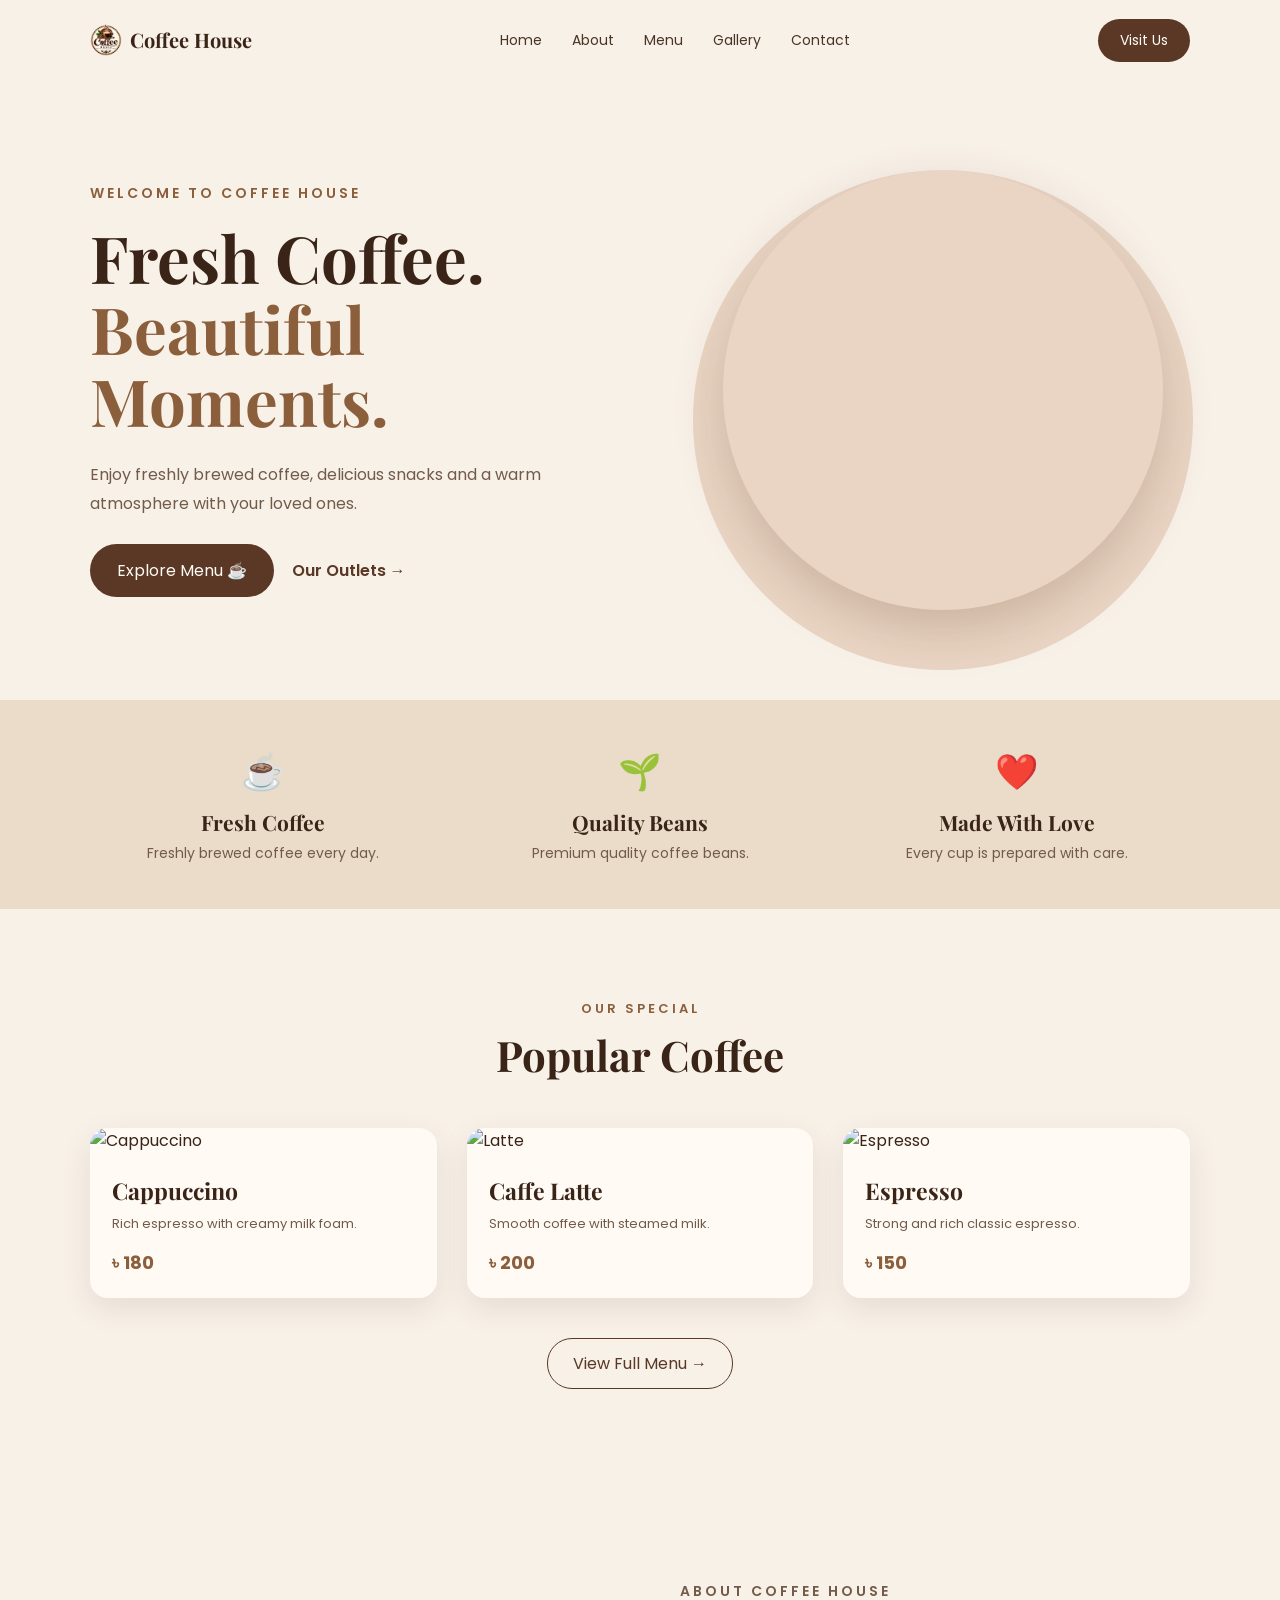
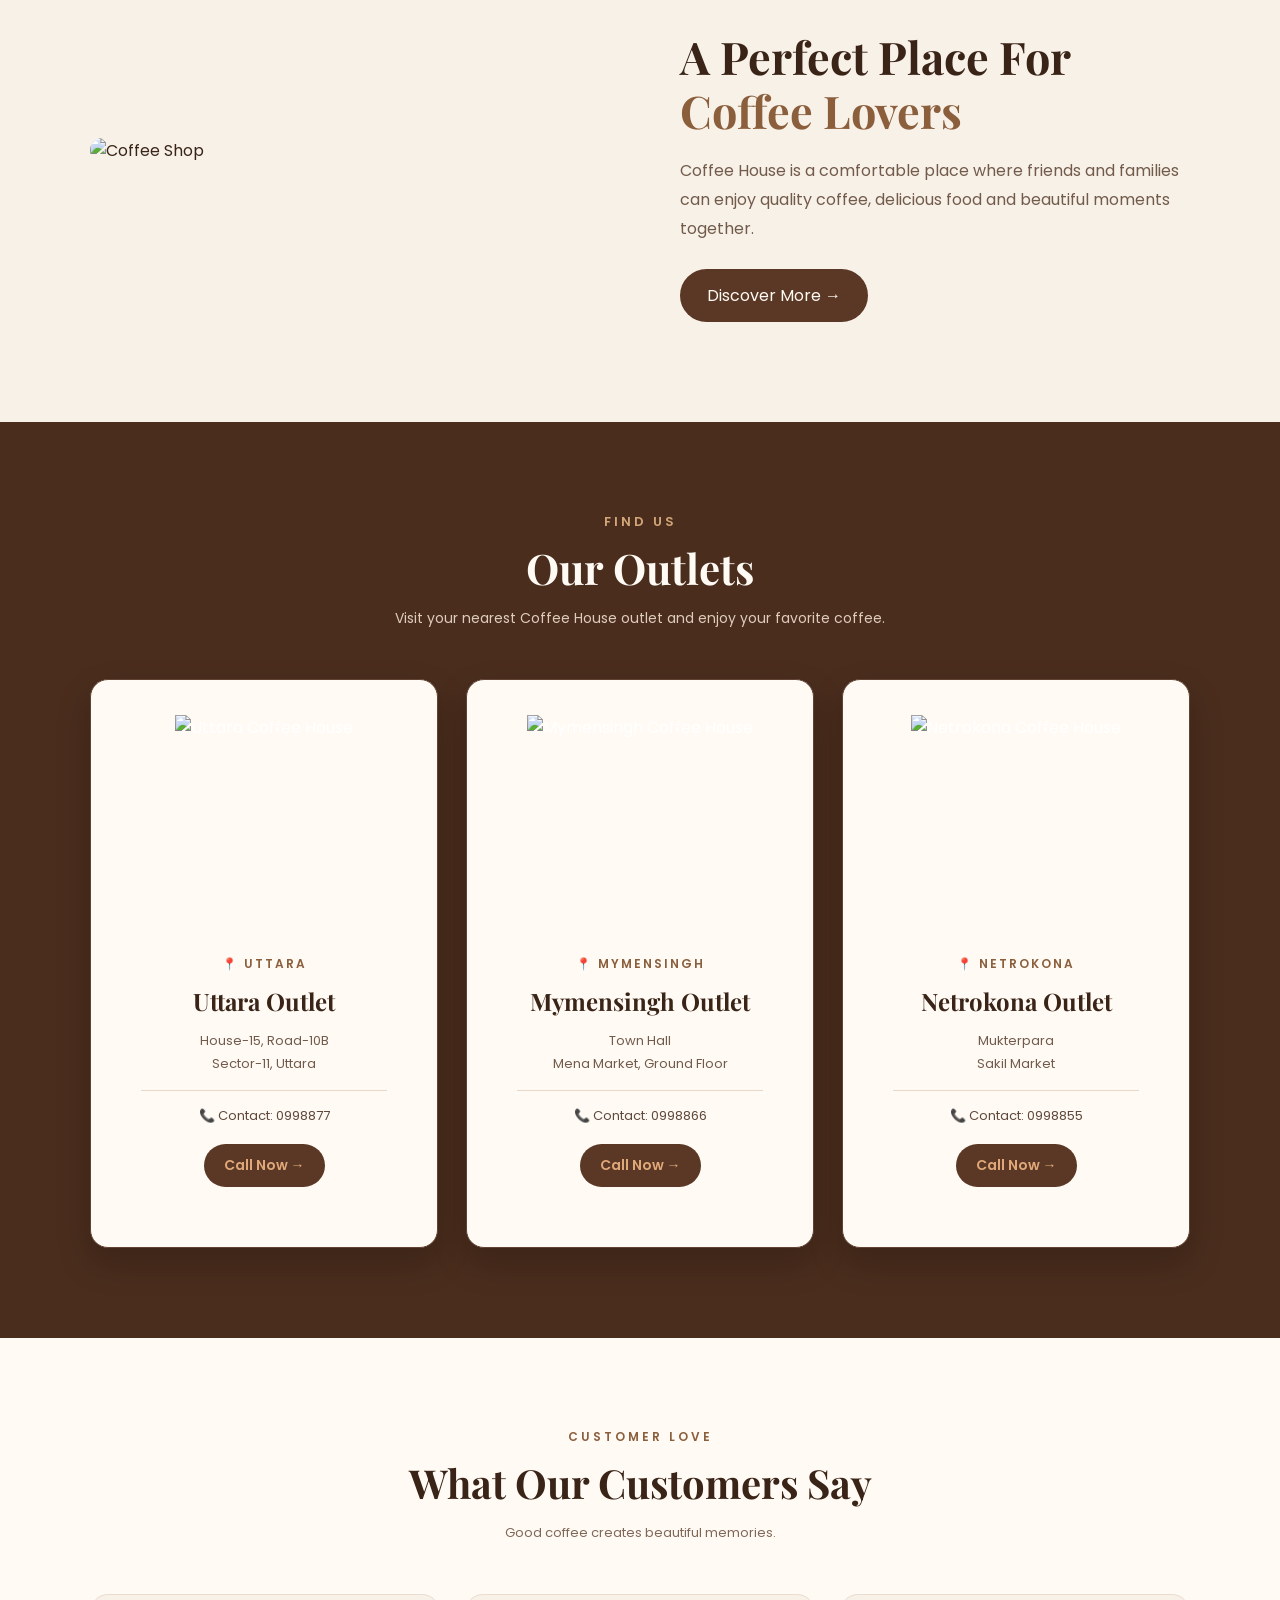
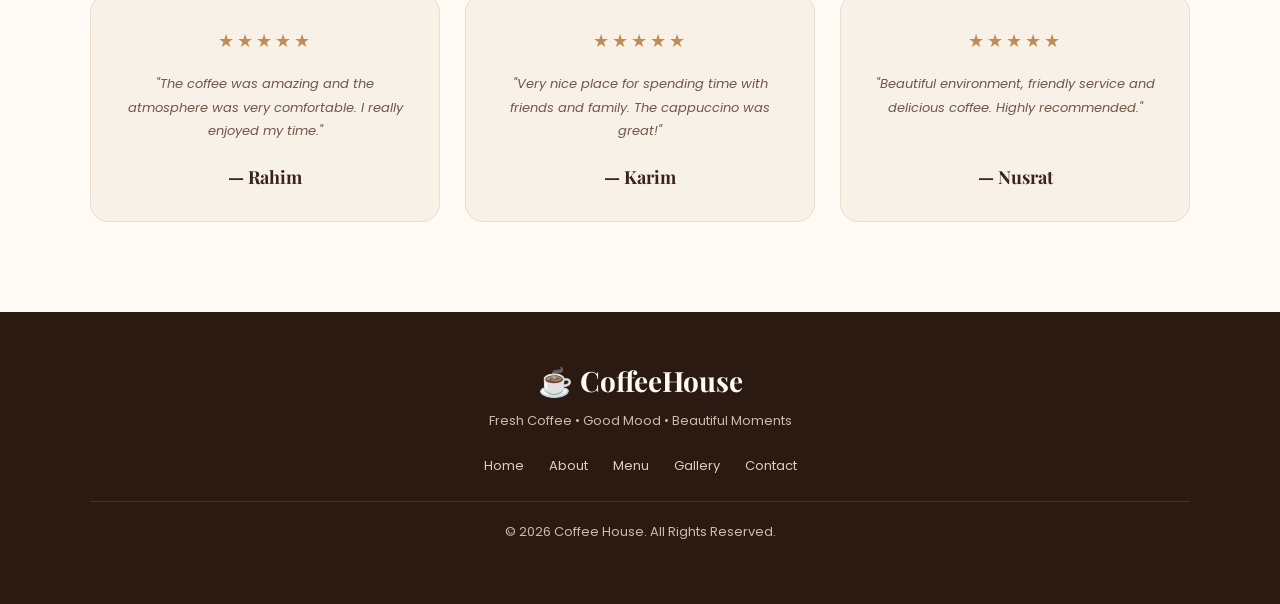
==== commit 965069cf: "fix: move footer to the end of index.html and cleanup misplaced sections" ====
--- a/index.html
+++ b/index.html
@@ -1,470 +1,476 @@
-<!DOCTYPE html>
-<html lang="en">
-<head>
-    <meta charset="UTF-8">
-    <meta name="viewport" content="width=device-width, initial-scale=1.0">
-
-    <title>Coffee House | Home</title>
-
-    <link rel="stylesheet" href="style.css">
-
-    <link rel="preconnect" href="https://fonts.googleapis.com">
-    <link rel="preconnect" href="https://fonts.gstatic.com" crossorigin>
-    <link href="https://fonts.googleapis.com/css2?family=Playfair+Display:wght@500;600;700&family=Poppins:wght@300;400;500;600&display=swap" rel="stylesheet">
-</head>
-
-<body>
-
-   <!-- =========================
-     NAVBAR
-========================= -->
-
-<header class="navbar">
-
-   <a href="index.html" class="logo">
-    <img src="logo.png" alt="Coffee House Logo">
-    <span>Coffee House</span>
-</a>
-
-    <!-- Mobile Menu Button -->
-    <button class="menu-toggle" onclick="toggleMenu()">
-        ☰
-    </button>
-
-    <nav id="mobileMenu">
-
-        <a href="index.html">Home</a>
-
-        <a href="about.html">About</a>
-
-        <a href="menu.html">Menu</a>
-
-        <a href="gallery.html">Gallery</a>
-
-        <a href="contact.html">Contact</a>
-
-    </nav>
-
-    <a href="#outlets" class="nav-btn">
-        Visit Us
-    </a>
-
-</header>
-
-    <!-- ================= HERO ================= -->
-
-    <section class="hero">
-
-        <div class="hero-content">
-
-            <p class="small-title">
-                WELCOME TO COFFEE HOUSE
-            </p>
-
-            <h1>
-                Fresh Coffee.<br>
-                <span>Beautiful Moments.</span>
-            </h1>
-
-            <p class="hero-text">
-                Enjoy freshly brewed coffee, delicious snacks
-                and a warm atmosphere with your loved ones.
-            </p>
-
-            <div class="hero-buttons">
-                <a href="menu.html" class="main-btn">
-                    Explore Menu ☕
-                </a>
-
-                <a href="#outlets" class="second-btn">
-                    Our Outlets →
-                </a>
-            </div>
-
-        </div>
-
-        <div class="hero-image">
-
-            <div class="circle"></div>
-
-            <img src="https://images.unsplash.com/photo-1495474472287-4d71bcdd2085?auto=format&fit=crop&w=900&q=80"
-                 alt="Fresh Coffee">
-
-        </div>
-
-    </section>
-
-
-    <!-- ================= FEATURES ================= -->
-
-    <section class="features">
-
-        <div class="feature">
-            <div class="icon">☕</div>
-            <h3>Fresh Coffee</h3>
-            <p>Freshly brewed coffee every day.</p>
-        </div>
-
-        <div class="feature">
-            <div class="icon">🌱</div>
-            <h3>Quality Beans</h3>
-            <p>Premium quality coffee beans.</p>
-        </div>
-
-        <div class="feature">
-            <div class="icon">❤️</div>
-            <h3>Made With Love</h3>
-            <p>Every cup is prepared with care.</p>
-        </div>
-
-    </section>
-
-
-    <!-- ================= POPULAR COFFEE ================= -->
-
-    <section class="popular">
-
-        <div class="section-title">
-            <p>OUR SPECIAL</p>
-            <h2>Popular Coffee</h2>
-        </div>
-
-        <div class="coffee-container">
-
-            <div class="coffee-card">
-
-                <img src="https://images.unsplash.com/photo-1509042239860-f550ce710b93?auto=format&fit=crop&w=700&q=80"
-                     alt="Cappuccino">
-
-                <div class="coffee-info">
-                    <h3>Cappuccino</h3>
-                    <p>Rich espresso with creamy milk foam.</p>
-                    <strong>৳ 180</strong>
-                </div>
-
-            </div>
-
-
-            <div class="coffee-card">
-
-                <img src="https://images.unsplash.com/photo-1461023058943-07fcbe16d735?auto=format&fit=crop&w=700&q=80"
-                     alt="Latte">
-
-                <div class="coffee-info">
-                    <h3>Caffe Latte</h3>
-                    <p>Smooth coffee with steamed milk.</p>
-                    <strong>৳ 200</strong>
-                </div>
-
-            </div>
-
-
-            <div class="coffee-card">
-
-                <img src="https://images.unsplash.com/photo-1514432324607-a09d9b4aefdd?auto=format&fit=crop&w=700&q=80"
-                     alt="Espresso">
-
-                <div class="coffee-info">
-                    <h3>Espresso</h3>
-                    <p>Strong and rich classic espresso.</p>
-                    <strong>৳ 150</strong>
-                </div>
-
-            </div>
-
-        </div>
-
-        <a href="menu.html" class="menu-btn">
-            View Full Menu →
-        </a>
-
-    </section>
-
-
-   
-    <!-- ================= ABOUT SHORT ================= -->
-
-    <section class="about-home">
-
-        <div class="about-image">
-
-            <img src="https://images.unsplash.com/photo-1445116572660-236099ec97a0?auto=format&fit=crop&w=900&q=80"
-                 alt="Coffee Shop">
-
-        </div>
-
-
-        <div class="about-content">
-
-            <p class="small-title">
-                ABOUT COFFEE HOUSE
-            </p>
-
-            <h2>
-                A Perfect Place For
-                <span>Coffee Lovers</span>
-            </h2>
-
-            <p>
-                Coffee House is a comfortable place where
-                friends and families can enjoy quality coffee,
-                delicious food and beautiful moments together.
-            </p>
-
-            <a href="about.html" class="main-btn">
-                Discover More →
-            </a>
-
-        </div>
-
-    </section>
-
-
-    <!-- ================= FOOTER ================= -->
-
-    <footer>
-
-        <div class="footer-logo">
-            ☕ CoffeeHouse
-        </div>
-
-        <p>
-            Fresh Coffee • Good Mood • Beautiful Moments
-        </p>
-
-        <div class="footer-links">
-
-            <a href="index.html">Home</a>
-            <a href="about.html">About</a>
-            <a href="menu.html">Menu</a>
-            <a href="gallery.html">Gallery</a>
-            <a href="contact.html">Contact</a>
-
-        </div>
-
-        <p class="copyright">
-            © 2026 Coffee House. All Rights Reserved.
-        </p>
-
-    </footer>
-
-</body>
-</html>
-<!-- =========================
-     OUR OUTLETS
-========================= -->
-
-<section class="outlets" id="outlets">
-
-    <div class="section-title light">
-
-        <p>FIND US</p>
-
-        <h2>Our Outlets</h2>
-
-        <span>
-            Visit your nearest Coffee House outlet
-            and enjoy your favorite coffee.
-        </span>
-
-    </div>
-
-
-    <div class="outlet-container">
-
-
-        <!-- UTTARA -->
-
-        <div class="outlet-card">
-
-            <div class="outlet-image">
-                <img src="https://images.unsplash.com/photo-1445116572660-236099ec97a0?auto=format&fit=crop&w=700&q=80"
-                     alt="Uttara Coffee House">
-            </div>
-
-            <div class="outlet-content">
-
-                <span class="outlet-location">
-                    📍 UTTARA
-                </span>
-
-                <h3>Uttara Outlet</h3>
-
-                <p>
-                    House-15, Road-10B<br>
-                    Sector-11, Uttara
-                </p>
-
-                <div class="outlet-time">
-                    📞 Contact: 0998877
-                </div>
-
-                <a href="tel:0998877" class="outlet-btn">
-                    Call Now →
-                </a>
-
-            </div>
-
-        </div>
-
-
-        <!-- MYMENSINGH -->
-
-        <div class="outlet-card">
-
-            <div class="outlet-image">
-                <img src="https://images.unsplash.com/photo-1501339847302-ac426a4a7cbb?auto=format&fit=crop&w=700&q=80"
-                     alt="Mymensingh Coffee House">
-            </div>
-
-            <div class="outlet-content">
-
-                <span class="outlet-location">
-                    📍 MYMENSINGH
-                </span>
-
-                <h3>Mymensingh Outlet</h3>
-
-                <p>
-                    Town Hall<br>
-                    Mena Market, Ground Floor
-                </p>
-
-                <div class="outlet-time">
-                    📞 Contact: 0998866
-                </div>
-
-                <a href="tel:0998866" class="outlet-btn">
-                    Call Now →
-                </a>
-
-            </div>
-
-        </div>
-
-
-        <!-- NETROKONA -->
-
-        <div class="outlet-card">
-
-            <div class="outlet-image">
-                <img src="https://images.unsplash.com/photo-1511081692775-05d0f180a065?auto=format&fit=crop&w=700&q=80"
-                     alt="Netrokona Coffee House">
-            </div>
-
-            <div class="outlet-content">
-
-                <span class="outlet-location">
-                    📍 NETROKONA
-                </span>
-
-                <h3>Netrokona Outlet</h3>
-
-                <p>
-                    Mukterpara<br>
-                    Sakil Market
-                </p>
-
-                <div class="outlet-time">
-                    📞 Contact: 0998855
-                </div>
-
-                <a href="tel:0998855" class="outlet-btn">
-                    Call Now →
-                </a>
-
-            </div>
-
-        </div>
-
-
-    </div>
-
-</section>
-<script src="script.js"></script>
-</body>
-</html>
-<!-- =========================
-     CUSTOMER REVIEWS
-========================= -->
-
-<section class="reviews-section">
-
-    <div class="reviews-title">
-
-        <p>
-            CUSTOMER LOVE
-        </p>
-
-        <h2>
-            What Our Customers Say
-        </h2>
-
-        <span>
-            Good coffee creates beautiful memories.
-        </span>
-
-    </div>
-
-
-    <div class="reviews-grid">
-
-
-        <div class="review-card">
-
-            <div class="stars">
-                ★★★★★
-            </div>
-
-            <p>
-                "The coffee was amazing and the atmosphere
-                was very comfortable. I really enjoyed my time."
-            </p>
-
-            <h3>
-                — Rahim
-            </h3>
-
-        </div>
-
-
-
-        <div class="review-card">
-
-            <div class="stars">
-                ★★★★★
-            </div>
-
-            <p>
-                "Very nice place for spending time with
-                friends and family. The cappuccino was great!"
-            </p>
-
-            <h3>
-                — Karim
-            </h3>
-
-        </div>
-
-
-
-        <div class="review-card">
-
-            <div class="stars">
-                ★★★★★
-            </div>
-
-            <p>
-                "Beautiful environment, friendly service
-                and delicious coffee. Highly recommended."
-            </p>
-
-            <h3>
-                — Nusrat
-            </h3>
-
-        </div>
-
-    </div>
-
-</section>+<!DOCTYPE html>
+<html lang="en">
+<head>
+    <meta charset="UTF-8">
+    <meta name="viewport" content="width=device-width, initial-scale=1.0">
+
+    <title>Coffee House | Home</title>
+
+    <link rel="stylesheet" href="style.css">
+
+    <link rel="preconnect" href="https://fonts.googleapis.com">
+    <link rel="preconnect" href="https://fonts.gstatic.com" crossorigin>
+    <link href="https://fonts.googleapis.com/css2?family=Playfair+Display:wght@500;600;700&family=Poppins:wght@300;400;500;600&display=swap" rel="stylesheet">
+</head>
+
+<body>
+
+   <!-- =========================
+     NAVBAR
+========================= -->
+
+<header class="navbar">
+
+   <a href="index.html" class="logo">
+    <img src="logo.png" alt="Coffee House Logo">
+    <span>Coffee House</span>
+</a>
+
+    <!-- Mobile Menu Button -->
+    <button class="menu-toggle" onclick="toggleMenu()">
+        ☰
+    </button>
+
+    <nav id="mobileMenu">
+
+        <a href="index.html">Home</a>
+
+        <a href="about.html">About</a>
+
+        <a href="menu.html">Menu</a>
+
+        <a href="gallery.html">Gallery</a>
+
+        <a href="contact.html">Contact</a>
+
+    </nav>
+
+    <a href="#outlets" class="nav-btn">
+        Visit Us
+    </a>
+
+</header>
+
+    <!-- ================= HERO ================= -->
+
+    <section class="hero">
+
+        <div class="hero-content">
+
+            <p class="small-title">
+                WELCOME TO COFFEE HOUSE
+            </p>
+
+            <h1>
+                Fresh Coffee.<br>
+                <span>Beautiful Moments.</span>
+            </h1>
+
+            <p class="hero-text">
+                Enjoy freshly brewed coffee, delicious snacks
+                and a warm atmosphere with your loved ones.
+            </p>
+
+            <div class="hero-buttons">
+                <a href="menu.html" class="main-btn">
+                    Explore Menu ☕
+                </a>
+
+                <a href="#outlets" class="second-btn">
+                    Our Outlets →
+                </a>
+            </div>
+
+        </div>
+
+        <div class="hero-image">
+
+            <div class="circle"></div>
+
+            <img src="https://images.unsplash.com/photo-1495474472287-4d71bcdd2085?auto=format&fit=crop&w=900&q=80"
+                 alt="Fresh Coffee">
+
+        </div>
+
+    </section>
+
+
+    <!-- ================= FEATURES ================= -->
+
+    <section class="features">
+
+        <div class="feature">
+            <div class="icon">☕</div>
+            <h3>Fresh Coffee</h3>
+            <p>Freshly brewed coffee every day.</p>
+        </div>
+
+        <div class="feature">
+            <div class="icon">🌱</div>
+            <h3>Quality Beans</h3>
+            <p>Premium quality coffee beans.</p>
+        </div>
+
+        <div class="feature">
+            <div class="icon">❤️</div>
+            <h3>Made With Love</h3>
+            <p>Every cup is prepared with care.</p>
+        </div>
+
+    </section>
+
+
+    <!-- ================= POPULAR COFFEE ================= -->
+
+    <section class="popular">
+
+        <div class="section-title">
+            <p>OUR SPECIAL</p>
+            <h2>Popular Coffee</h2>
+        </div>
+
+        <div class="coffee-container">
+
+            <div class="coffee-card">
+
+                <img src="https://images.unsplash.com/photo-1509042239860-f550ce710b93?auto=format&fit=crop&w=700&q=80"
+                     alt="Cappuccino">
+
+                <div class="coffee-info">
+                    <h3>Cappuccino</h3>
+                    <p>Rich espresso with creamy milk foam.</p>
+                    <strong>৳ 180</strong>
+                </div>
+
+            </div>
+
+
+            <div class="coffee-card">
+
+                <img src="https://images.unsplash.com/photo-1461023058943-07fcbe16d735?auto=format&fit=crop&w=700&q=80"
+                     alt="Latte">
+
+                <div class="coffee-info">
+                    <h3>Caffe Latte</h3>
+                    <p>Smooth coffee with steamed milk.</p>
+                    <strong>৳ 200</strong>
+                </div>
+
+            </div>
+
+
+            <div class="coffee-card">
+
+                <img src="https://images.unsplash.com/photo-1514432324607-a09d9b4aefdd?auto=format&fit=crop&w=700&q=80"
+                     alt="Espresso">
+
+                <div class="coffee-info">
+                    <h3>Espresso</h3>
+                    <p>Strong and rich classic espresso.</p>
+                    <strong>৳ 150</strong>
+                </div>
+
+            </div>
+
+        </div>
+
+        <a href="menu.html" class="menu-btn">
+            View Full Menu →
+        </a>
+
+    </section>
+
+
+   
+    <!-- ================= ABOUT SHORT ================= -->
+
+    <section class="about-home">
+
+        <div class="about-image">
+
+            <img src="https://images.unsplash.com/photo-1445116572660-236099ec97a0?auto=format&fit=crop&w=900&q=80"
+                 alt="Coffee Shop">
+
+        </div>
+
+
+        <div class="about-content">
+
+            <p class="small-title">
+                ABOUT COFFEE HOUSE
+            </p>
+
+            <h2>
+                A Perfect Place For
+                <span>Coffee Lovers</span>
+            </h2>
+
+            <p>
+                Coffee House is a comfortable place where
+                friends and families can enjoy quality coffee,
+                delicious food and beautiful moments together.
+            </p>
+
+            <a href="about.html" class="main-btn">
+                Discover More →
+            </a>
+
+        </div>
+
+    </section>
+
+
+    <!-- =========================
+         OUR OUTLETS
+    ========================= -->
+
+<section class="outlets" id="outlets">
+
+    <div class="section-title light">
+
+        <p>FIND US</p>
+
+        <h2>Our Outlets</h2>
+
+        <span>
+            Visit your nearest Coffee House outlet
+            and enjoy your favorite coffee.
+        </span>
+
+    </div>
+
+
+    <div class="outlet-container">
+
+
+        <!-- UTTARA -->
+
+        <div class="outlet-card">
+
+            <div class="outlet-image">
+                <img src="https://images.unsplash.com/photo-1445116572660-236099ec97a0?auto=format&fit=crop&w=700&q=80"
+                     alt="Uttara Coffee House">
+            </div>
+
+            <div class="outlet-content">
+
+                <span class="outlet-location">
+                    📍 UTTARA
+                </span>
+
+                <h3>Uttara Outlet</h3>
+
+                <p>
+                    House-15, Road-10B<br>
+                    Sector-11, Uttara
+                </p>
+
+                <div class="outlet-time">
+                    📞 Contact: 0998877
+                </div>
+
+                <a href="tel:0998877" class="outlet-btn">
+                    Call Now →
+                </a>
+
+            </div>
+
+        </div>
+
+
+        <!-- MYMENSINGH -->
+
+        <div class="outlet-card">
+
+            <div class="outlet-image">
+                <img src="https://images.unsplash.com/photo-1501339847302-ac426a4a7cbb?auto=format&fit=crop&w=700&q=80"
+                     alt="Mymensingh Coffee House">
+            </div>
+
+            <div class="outlet-content">
+
+                <span class="outlet-location">
+                    📍 MYMENSINGH
+                </span>
+
+                <h3>Mymensingh Outlet</h3>
+
+                <p>
+                    Town Hall<br>
+                    Mena Market, Ground Floor
+                </p>
+
+                <div class="outlet-time">
+                    📞 Contact: 0998866
+                </div>
+
+                <a href="tel:0998866" class="outlet-btn">
+                    Call Now →
+                </a>
+
+            </div>
+
+        </div>
+
+
+        <!-- NETROKONA -->
+
+        <div class="outlet-card">
+
+            <div class="outlet-image">
+                <img src="https://images.unsplash.com/photo-1511081692775-05d0f180a065?auto=format&fit=crop&w=700&q=80"
+                     alt="Netrokona Coffee House">
+            </div>
+
+            <div class="outlet-content">
+
+                <span class="outlet-location">
+                    📍 NETROKONA
+                </span>
+
+                <h3>Netrokona Outlet</h3>
+
+                <p>
+                    Mukterpara<br>
+                    Sakil Market
+                </p>
+
+                <div class="outlet-time">
+                    📞 Contact: 0998855
+                </div>
+
+                <a href="tel:0998855" class="outlet-btn">
+                    Call Now →
+                </a>
+
+            </div>
+
+        </div>
+
+
+    </div>
+
+</section>
+
+
+<!-- =========================
+     CUSTOMER REVIEWS
+========================= -->
+
+<section class="reviews-section">
+
+    <div class="reviews-title">
+
+        <p>
+            CUSTOMER LOVE
+        </p>
+
+        <h2>
+            What Our Customers Say
+        </h2>
+
+        <span>
+            Good coffee creates beautiful memories.
+        </span>
+
+    </div>
+
+
+    <div class="reviews-grid">
+
+
+        <div class="review-card">
+
+            <div class="stars">
+                ★★★★★
+            </div>
+
+            <p>
+                "The coffee was amazing and the atmosphere
+                was very comfortable. I really enjoyed my time."
+            </p>
+
+            <h3>
+                — Rahim
+            </h3>
+
+        </div>
+
+
+
+        <div class="review-card">
+
+            <div class="stars">
+                ★★★★★
+            </div>
+
+            <p>
+                "Very nice place for spending time with
+                friends and family. The cappuccino was great!"
+            </p>
+
+            <h3>
+                — Karim
+            </h3>
+
+        </div>
+
+
+
+        <div class="review-card">
+
+            <div class="stars">
+                ★★★★★
+            </div>
+
+            <p>
+                "Beautiful environment, friendly service
+                and delicious coffee. Highly recommended."
+            </p>
+
+            <h3>
+                — Nusrat
+            </h3>
+
+        </div>
+
+    </div>
+
+</section>
+
+
+<!-- =========================
+     FOOTER
+========================= -->
+
+<footer>
+
+    <div class="footer-logo">
+        ☕ CoffeeHouse
+    </div>
+
+    <p>
+        Fresh Coffee • Good Mood • Beautiful Moments
+    </p>
+
+    <div class="footer-links">
+
+        <a href="index.html">Home</a>
+        <a href="about.html">About</a>
+        <a href="menu.html">Menu</a>
+        <a href="gallery.html">Gallery</a>
+        <a href="contact.html">Contact</a>
+
+    </div>
+
+    <p class="copyright">
+        © 2026 Coffee House. All Rights Reserved.
+    </p>
+
+</footer>
+
+<script src="script.js"></script>
+
+</body>
+
+</html>
--- a/style.css
+++ b/style.css
@@ -1,3262 +1,3262 @@
-/* =========================
-   GOOGLE FONT
-========================= */
-
-* {
-    margin: 0;
-    padding: 0;
-    box-sizing: border-box;
-}
-
-body {
-    font-family: "Poppins", sans-serif;
-    background: #fffaf5;
-    color: #3b2115;
-}
-
-html {
-    scroll-behavior: smooth;
-}
-
-a {
-    text-decoration: none;
-}
-
-
-/* =========================
-   NAVBAR
-========================= */
-
-.navbar {
-    height: 80px;
-    padding: 0 7%;
-    display: flex;
-    align-items: center;
-    justify-content: space-between;
-    background: #fffaf5;
-}
-
-.logo {
-    font-family: "Playfair Display", serif;
-    font-size: 25px;
-    font-weight: 700;
-}
-
-.logo span {
-    color: #a45b35;
-}
-
-.navbar nav {
-    display: flex;
-    gap: 30px;
-}
-
-.navbar nav a {
-    color: #4b2b20;
-    font-size: 14px;
-    transition: 0.3s;
-}
-
-.navbar nav a:hover,
-.navbar nav a.active {
-    color: #a45b35;
-}
-
-.nav-btn {
-    background: #6f3e25;
-    color: white;
-    padding: 11px 22px;
-    border-radius: 25px;
-    font-size: 14px;
-}
-
-
-/* =========================
-   HERO
-========================= */
-
-.hero {
-    min-height: 620px;
-    padding: 60px 7%;
-    display: flex;
-    align-items: center;
-    justify-content: space-between;
-    overflow: hidden;
-}
-
-.hero-content {
-    width: 50%;
-}
-
-.small-title {
-    color: #a45b35;
-    font-size: 14px;
-    font-weight: 600;
-    letter-spacing: 3px;
-    margin-bottom: 18px;
-}
-
-.hero h1 {
-    font-family: "Playfair Display", serif;
-    font-size: 65px;
-    line-height: 1.1;
-    color: #3b2115;
-}
-
-.hero h1 span {
-    color: #a45b35;
-}
-
-.hero-text {
-    max-width: 500px;
-    color: #765e53;
-    margin: 25px 0;
-    line-height: 1.8;
-}
-
-.hero-buttons {
-    display: flex;
-    align-items: center;
-    gap: 18px;
-}
-
-.main-btn {
-    display: inline-block;
-    background: #6f3e25;
-    color: white;
-    padding: 14px 27px;
-    border-radius: 30px;
-    transition: 0.3s;
-}
-
-.main-btn:hover {
-    background: #a45b35;
-    transform: translateY(-3px);
-}
-
-.second-btn {
-    color: #6f3e25;
-    font-weight: 600;
-}
-
-.hero-image {
-    width: 45%;
-    position: relative;
-    display: flex;
-    justify-content: center;
-}
-
-.hero-image img {
-    width: 440px;
-    height: 440px;
-    object-fit: cover;
-    border-radius: 50%;
-    position: relative;
-    z-index: 2;
-    box-shadow: 0 20px 50px rgba(80, 45, 25, 0.2);
-}
-
-.circle {
-    position: absolute;
-    width: 500px;
-    height: 500px;
-    border-radius: 50%;
-    background: #ead5c4;
-}
-
-
-/* =========================
-   FEATURES
-========================= */
-
-.features {
-    padding: 45px 7%;
-    display: grid;
-    grid-template-columns: repeat(3, 1fr);
-    gap: 30px;
-    background: #f5e8dc;
-}
-
-.feature {
-    text-align: center;
-}
-
-.feature .icon {
-    font-size: 35px;
-    margin-bottom: 10px;
-}
-
-.feature h3 {
-    font-family: "Playfair Display", serif;
-    font-size: 21px;
-}
-
-.feature p {
-    color: #806b60;
-    font-size: 14px;
-    margin-top: 7px;
-}
-
-
-/* =========================
-   SECTION TITLE
-========================= */
-
-.section-title {
-    text-align: center;
-    margin-bottom: 45px;
-}
-
-.section-title p {
-    color: #a45b35;
-    font-size: 13px;
-    letter-spacing: 3px;
-    font-weight: 600;
-}
-
-.section-title h2 {
-    font-family: "Playfair Display", serif;
-    font-size: 42px;
-    margin-top: 8px;
-}
-
-.section-title span {
-    display: block;
-    color: #d7c5b8;
-    margin-top: 12px;
-}
-
-
-/* =========================
-   POPULAR COFFEE
-========================= */
-
-.popular {
-    padding: 90px 7%;
-    text-align: center;
-}
-
-.coffee-container {
-    display: grid;
-    grid-template-columns: repeat(3, 1fr);
-    gap: 30px;
-    max-width: 1100px;
-    margin: auto;
-}
-
-.coffee-card {
-    background: white;
-    border-radius: 18px;
-    overflow: hidden;
-    box-shadow: 0 10px 30px rgba(70, 40, 25, 0.08);
-    text-align: left;
-    transition: 0.3s;
-}
-
-.coffee-card:hover {
-    transform: translateY(-8px);
-}
-
-.coffee-card img {
-    width: 100%;
-    height: 230px;
-    object-fit: cover;
-}
-
-.coffee-info {
-    padding: 22px;
-}
-
-.coffee-info h3 {
-    font-family: "Playfair Display", serif;
-    font-size: 23px;
-}
-
-.coffee-info p {
-    color: #806b60;
-    font-size: 13px;
-    margin: 8px 0 15px;
-}
-
-.coffee-info strong {
-    color: #a45b35;
-    font-size: 18px;
-}
-
-.menu-btn {
-    display: inline-block;
-    margin-top: 40px;
-    border: 1px solid #6f3e25;
-    color: #6f3e25;
-    padding: 12px 25px;
-    border-radius: 25px;
-}
-
-
-/* =========================
-   OUTLETS
-========================= */
-
-.outlets {
-    padding: 90px 7%;
-    background: #3b2115;
-}
-
-.section-title.light h2 {
-    color: white;
-}
-
-.outlet-container {
-    display: grid;
-    grid-template-columns: repeat(3, 1fr);
-    gap: 25px;
-    max-width: 1100px;
-    margin: auto;
-}
-
-.outlet-card {
-    background: #4a2b1d;
-    border: 1px solid #624333;
-    padding: 35px 25px;
-    border-radius: 18px;
-    text-align: center;
-    color: white;
-    transition: 0.3s;
-}
-
-.outlet-card:hover {
-    transform: translateY(-7px);
-    background: #523122;
-}
-
-.outlet-icon {
-    font-size: 35px;
-    margin-bottom: 15px;
-}
-
-.outlet-card h3 {
-    font-family: "Playfair Display", serif;
-    font-size: 24px;
-}
-
-.outlet-card p {
-    color: #d9c5b8;
-    font-size: 14px;
-    line-height: 1.8;
-    margin: 12px 0;
-}
-
-.outlet-card a {
-    color: #e0a879;
-    font-size: 14px;
-    font-weight: 600;
-}
-
-
-/* =========================
-   ABOUT HOME
-========================= */
-
-.about-home {
-    padding: 100px 7%;
-    display: flex;
-    align-items: center;
-    gap: 80px;
-}
-
-.about-image {
-    width: 50%;
-}
-
-.about-image img {
-    width: 100%;
-    height: 430px;
-    object-fit: cover;
-    border-radius: 20px;
-}
-
-.about-content {
-    width: 50%;
-}
-
-.about-content h2 {
-    font-family: "Playfair Display", serif;
-    font-size: 45px;
-    line-height: 1.2;
-    margin-bottom: 20px;
-}
-
-.about-content h2 span {
-    color: #a45b35;
-}
-
-.about-content p {
-    color: #806b60;
-    line-height: 1.8;
-    margin-bottom: 25px;
-}
-
-
-/* =========================
-   FOOTER
-========================= */
-
-footer {
-    background: #24130d;
-    color: white;
-    text-align: center;
-    padding: 50px 7%;
-}
-
-.footer-logo {
-    font-family: "Playfair Display", serif;
-    font-size: 28px;
-    font-weight: bold;
-}
-
-footer > p {
-    color: #cdb9ad;
-    margin: 12px 0;
-    font-size: 13px;
-}
-
-.footer-links {
-    display: flex;
-    justify-content: center;
-    gap: 25px;
-    margin: 25px 0;
-}
-
-.footer-links a {
-    color: #e2d2c8;
-    font-size: 13px;
-}
-
-.copyright {
-    border-top: 1px solid #4a3025;
-    padding-top: 20px;
-}
-
-
-/* =========================
-   RESPONSIVE
-========================= */
-
-@media (max-width: 900px) {
-
-    .navbar nav {
-        display: none;
-    }
-
-    .hero {
-        flex-direction: column;
-        text-align: center;
-        gap: 60px;
-    }
-
-    .hero-content {
-        width: 100%;
-    }
-
-    .hero h1 {
-        font-size: 48px;
-    }
-
-    .hero-text {
-        margin-left: auto;
-        margin-right: auto;
-    }
-
-    .hero-buttons {
-        justify-content: center;
-    }
-
-    .hero-image {
-        width: 100%;
-    }
-
-    .hero-image img {
-        width: 330px;
-        height: 330px;
-    }
-
-    .circle {
-        width: 380px;
-        height: 380px;
-    }
-
-    .coffee-container,
-    .outlet-container {
-        grid-template-columns: 1fr;
-        max-width: 500px;
-    }
-
-    .features {
-        grid-template-columns: 1fr;
-    }
-
-    .about-home {
-        flex-direction: column;
-    }
-
-    .about-image,
-    .about-content {
-        width: 100%;
-    }
-
-}
-
-
-@media (max-width: 500px) {
-
-    .navbar {
-        padding: 0 5%;
-    }
-
-    .nav-btn {
-        display: none;
-    }
-
-    .hero {
-        padding: 45px 5%;
-    }
-
-    .hero h1 {
-        font-size: 40px;
-    }
-
-    .hero-image img {
-        width: 280px;
-        height: 280px;
-    }
-
-    .circle {
-        width: 320px;
-        height: 320px;
-    }
-
-    .popular,
-    .outlets,
-    .about-home {
-        padding: 70px 5%;
-    }
-
-    .section-title h2 {
-        font-size: 34px;
-    }
-
-    .about-content h2 {
-        font-size: 35px;
-    }
-
-}
-/* =========================
-   OUR OUTLETS
-========================= */
-
-.outlets {
-    padding: 90px 7%;
-    background: #3b2115;
-}
-
-.section-title.light {
-    text-align: center;
-    margin-bottom: 50px;
-}
-
-.section-title.light p {
-    color: #d99b6b;
-    font-size: 13px;
-    letter-spacing: 3px;
-    font-weight: 600;
-}
-
-.section-title.light h2 {
-    color: #ffffff;
-    font-family: "Playfair Display", serif;
-    font-size: 42px;
-    margin: 8px 0 12px;
-}
-
-.section-title.light span {
-    color: #d8c4b8;
-    font-size: 14px;
-}
-
-
-/* OUTLET CONTAINER */
-
-.outlet-container {
-    max-width: 1100px;
-    margin: auto;
-
-    display: grid;
-    grid-template-columns: repeat(3, 1fr);
-    gap: 28px;
-}
-
-
-/* OUTLET CARD */
-
-.outlet-card {
-    background: #ffffff;
-    border-radius: 18px;
-    overflow: hidden;
-
-    box-shadow: 0 15px 35px rgba(0, 0, 0, 0.20);
-
-    transition: 0.3s;
-}
-
-.outlet-card:hover {
-    transform: translateY(-8px);
-}
-
-
-/* IMAGE */
-
-.outlet-image {
-    width: 100%;
-    height: 210px;
-    overflow: hidden;
-}
-
-.outlet-image img {
-    width: 100%;
-    height: 100%;
-
-    object-fit: cover;
-
-    transition: 0.5s;
-}
-
-.outlet-card:hover .outlet-image img {
-    transform: scale(1.08);
-}
-
-
-/* CONTENT */
-
-.outlet-content {
-    padding: 25px;
-}
-
-.outlet-location {
-    color: #a45b35;
-    font-size: 12px;
-    font-weight: 600;
-    letter-spacing: 2px;
-}
-
-.outlet-content h3 {
-    font-family: "Playfair Display", serif;
-    color: #3b2115;
-    font-size: 24px;
-    margin: 10px 0;
-}
-
-.outlet-content p {
-    color: #806b60;
-    font-size: 13px;
-    line-height: 1.8;
-}
-
-
-/* TIME */
-
-.outlet-time {
-    color: #5f493e;
-    font-size: 13px;
-
-    border-top: 1px solid #eee2da;
-
-    margin-top: 15px;
-    padding-top: 15px;
-}
-
-
-/* BUTTON */
-
-.outlet-btn {
-    display: inline-block;
-
-    margin-top: 18px;
-
-    background: #6f3e25;
-    color: #ffffff;
-
-    padding: 11px 20px;
-
-    border-radius: 25px;
-
-    font-size: 13px;
-
-    transition: 0.3s;
-}
-
-.outlet-btn:hover {
-    background: #a45b35;
-}
-
-
-/* =========================
-   MOBILE
-========================= */
-
-@media (max-width: 900px) {
-
-    .outlet-container {
-        grid-template-columns: 1fr;
-        max-width: 500px;
-    }
-
-}
-
-@media (max-width: 500px) {
-
-    .outlets {
-        padding: 70px 5%;
-    }
-
-    .section-title.light h2 {
-        font-size: 34px;
-    }
-
-}
-/* =========================
-   PREMIUM COFFEE BROWN THEME
-========================= */
-
-/* Main Background */
-body {
-    background: #f8f1e8;
-    color: #3a2418;
-}
-
-
-/* Navbar */
-.navbar {
-    background: #f8f1e8;
-}
-
-.logo {
-    color: #3a2418;
-}
-
-.logo span {
-    color: #8b5e3c;
-}
-
-.navbar nav a {
-    color: #4b3325;
-}
-
-.navbar nav a:hover,
-.navbar nav a.active {
-    color: #8b5e3c;
-}
-
-.nav-btn {
-    background: #5a3825;
-    color: #fffaf4;
-}
-
-.nav-btn:hover {
-    background: #8b5e3c;
-}
-
-
-/* Hero */
-.hero {
-    background: #f8f1e8;
-}
-
-.hero h1 {
-    color: #3a2418;
-}
-
-.hero h1 span {
-    color: #8b5e3c;
-}
-
-.small-title {
-    color: #8b5e3c;
-}
-
-.hero-text {
-    color: #725b4b;
-}
-
-.main-btn {
-    background: #5a3825;
-    color: #fffaf4;
-}
-
-.main-btn:hover {
-    background: #8b5e3c;
-}
-
-.second-btn {
-    color: #5a3825;
-}
-
-
-/* Features */
-.features {
-    background: #eadcc9;
-}
-
-.feature h3 {
-    color: #3a2418;
-}
-
-.feature p {
-    color: #725b4b;
-}
-
-
-/* Section Titles */
-.section-title h2 {
-    color: #3a2418;
-}
-
-.section-title p {
-    color: #8b5e3c;
-}
-
-
-/* Popular Coffee */
-.popular {
-    background: #f8f1e8;
-}
-
-.coffee-card {
-    background: #fffaf4;
-    box-shadow: 0 10px 30px rgba(70, 45, 30, 0.10);
-}
-
-.coffee-card:hover {
-    box-shadow: 0 15px 35px rgba(70, 45, 30, 0.16);
-}
-
-.coffee-info h3 {
-    color: #3a2418;
-}
-
-.coffee-info p {
-    color: #725b4b;
-}
-
-.coffee-info strong {
-    color: #8b5e3c;
-}
-
-.menu-btn {
-    border-color: #5a3825;
-    color: #5a3825;
-}
-
-.menu-btn:hover {
-    background: #5a3825;
-    color: #fffaf4;
-}
-
-
-/* =========================
-   OUR OUTLETS
-========================= */
-
-.outlets {
-    background: #4a2d1d;
-}
-
-.section-title.light p {
-    color: #d2a679;
-}
-
-.section-title.light h2 {
-    color: #fffaf4;
-}
-
-.section-title.light span {
-    color: #dfcdbc;
-}
-
-.outlet-card {
-    background: #fffaf4;
-}
-
-.outlet-card:hover {
-    background: #fffaf4;
-}
-
-.outlet-location {
-    color: #8b5e3c;
-}
-
-.outlet-content h3 {
-    color: #3a2418;
-}
-
-.outlet-content p {
-    color: #725b4b;
-}
-
-.outlet-time {
-    color: #5f493b;
-    border-color: #e7d8c8;
-}
-
-.outlet-btn {
-    background: #5a3825;
-    color: #fffaf4;
-}
-
-.outlet-btn:hover {
-    background: #8b5e3c;
-}
-
-
-/* About Section */
-.about-home {
-    background: #f8f1e8;
-}
-
-.about-content h2 {
-    color: #3a2418;
-}
-
-.about-content h2 span {
-    color: #8b5e3c;
-}
-
-.about-content p {
-    color: #725b4b;
-}
-
-
-/* Footer */
-footer {
-    background: #2b1a11;
-}
-
-.footer-logo {
-    color: #fffaf4;
-}
-
-.footer-links a {
-    color: #dfcdbc;
-}
-
-.footer-links a:hover {
-    color: #d2a679;
-}
-
-.copyright {
-    border-color: #493126;
-}
-/* =================================
-   MOBILE RESPONSIVE DESIGN
-================================= */
-
-@media (max-width: 768px) {
-
-    /* NAVBAR */
-    .navbar {
-        height: auto;
-        padding: 18px 5%;
-        flex-wrap: wrap;
-        gap: 15px;
-    }
-
-    .logo {
-        font-size: 22px;
-    }
-
-    .navbar nav {
-        width: 100%;
-        display: flex;
-        justify-content: center;
-        gap: 15px;
-        flex-wrap: wrap;
-        order: 3;
-    }
-
-    .navbar nav a {
-        font-size: 12px;
-    }
-
-    .nav-btn {
-        padding: 9px 16px;
-        font-size: 12px;
-    }
-
-
-    /* HERO */
-
-    .hero {
-        min-height: auto;
-        padding: 55px 5% 70px;
-
-        display: flex;
-        flex-direction: column;
-
-        text-align: center;
-        gap: 50px;
-    }
-
-    .hero-content {
-        width: 100%;
-    }
-
-    .hero h1 {
-        font-size: 42px;
-        line-height: 1.15;
-    }
-
-    .hero-text {
-        font-size: 14px;
-        line-height: 1.7;
-        margin: 20px auto;
-    }
-
-    .hero-buttons {
-        justify-content: center;
-        flex-wrap: wrap;
-    }
-
-
-    /* HERO IMAGE */
-
-    .hero-image {
-        width: 100%;
-    }
-
-    .hero-image img {
-        width: 280px;
-        height: 280px;
-    }
-
-    .circle {
-        width: 320px;
-        height: 320px;
-    }
-
-
-    /* FEATURES */
-
-    .features {
-        grid-template-columns: 1fr;
-
-        padding: 45px 7%;
-
-        gap: 35px;
-    }
-
-
-    /* SECTION TITLE */
-
-    .section-title {
-        margin-bottom: 35px;
-    }
-
-    .section-title h2 {
-        font-size: 34px;
-    }
-
-
-    /* POPULAR COFFEE */
-
-    .popular {
-        padding: 70px 5%;
-    }
-
-    .coffee-container {
-        grid-template-columns: 1fr;
-
-        width: 100%;
-        max-width: 420px;
-
-        gap: 25px;
-    }
-
-    .coffee-card img {
-        height: 230px;
-    }
-
-
-    /* OUR OUTLETS */
-
-    .outlets {
-        padding: 70px 5%;
-    }
-
-    .section-title.light h2 {
-        font-size: 34px;
-    }
-
-    .section-title.light span {
-        font-size: 13px;
-        line-height: 1.7;
-    }
-
-    .outlet-container {
-        grid-template-columns: 1fr;
-
-        width: 100%;
-        max-width: 450px;
-
-        gap: 25px;
-    }
-
-    .outlet-image {
-        height: 220px;
-    }
-
-    .outlet-content {
-        padding: 23px;
-    }
-
-    .outlet-content h3 {
-        font-size: 23px;
-    }
-
-
-    /* ABOUT */
-
-    .about-home {
-        padding: 70px 5%;
-
-        flex-direction: column;
-
-        gap: 40px;
-    }
-
-    .about-image {
-        width: 100%;
-    }
-
-    .about-image img {
-        height: 300px;
-    }
-
-    .about-content {
-        width: 100%;
-        text-align: center;
-    }
-
-    .about-content h2 {
-        font-size: 35px;
-    }
-
-
-    /* FOOTER */
-
-    footer {
-        padding: 45px 5%;
-    }
-
-    .footer-links {
-        flex-wrap: wrap;
-        gap: 15px;
-    }
-
-}
-
-
-/* =================================
-   SMALL PHONE
-================================= */
-
-@media (max-width: 480px) {
-
-    .navbar {
-        padding: 15px 4%;
-    }
-
-    .logo {
-        font-size: 20px;
-    }
-
-    .nav-btn {
-        padding: 8px 13px;
-    }
-
-    .navbar nav {
-        gap: 11px;
-    }
-
-    .navbar nav a {
-        font-size: 11px;
-    }
-
-
-    /* HERO */
-
-    .hero {
-        padding: 45px 5% 60px;
-    }
-
-    .hero h1 {
-        font-size: 36px;
-    }
-
-    .small-title {
-        font-size: 11px;
-        letter-spacing: 2px;
-    }
-
-    .hero-text {
-        font-size: 13px;
-    }
-
-
-    /* HERO IMAGE */
-
-    .hero-image img {
-        width: 240px;
-        height: 240px;
-    }
-
-    .circle {
-        width: 280px;
-        height: 280px;
-    }
-
-
-    /* BUTTON */
-
-    .main-btn {
-        padding: 12px 20px;
-        font-size: 13px;
-    }
-
-    .second-btn {
-        font-size: 13px;
-    }
-
-
-    /* COFFEE */
-
-    .coffee-card img {
-        height: 200px;
-    }
-
-
-    /* OUTLET */
-
-    .outlet-image {
-        height: 190px;
-    }
-
-    .outlet-content h3 {
-        font-size: 21px;
-    }
-
-
-    /* ABOUT */
-
-    .about-image img {
-        height: 250px;
-    }
-
-    .about-content h2 {
-        font-size: 31px;
-    }
-
-}
-/* =================================
-   MOBILE 3-DOT MENU
-================================= */
-
-.menu-toggle {
-    display: none;
-
-    background: none;
-    border: none;
-
-    color: #5a3825;
-
-    font-size: 30px;
-
-    cursor: pointer;
-
-    line-height: 1;
-}
-
-
-/* =================================
-   MOBILE NAVIGATION
-================================= */
-
-@media (max-width: 768px) {
-
-    .navbar {
-        position: relative;
-
-        padding: 17px 5%;
-
-        display: flex;
-
-        align-items: center;
-
-        justify-content: space-between;
-    }
-
-
-    /* 3 DOT / MENU BUTTON */
-
-    .menu-toggle {
-        display: block;
-
-        order: 2;
-    }
-
-
-    /* VISIT US */
-
-    .navbar .nav-btn {
-        display: none;
-    }
-
-
-    /* MENU */
-
-    .navbar nav {
-        display: none;
-
-        position: absolute;
-
-        top: 100%;
-
-        left: 5%;
-        right: 5%;
-
-        width: auto;
-
-        background: #fffaf4;
-
-        padding: 15px;
-
-        border-radius: 12px;
-
-        box-shadow:
-            0 10px 30px rgba(60, 35, 20, 0.15);
-
-        z-index: 999;
-
-        flex-direction: column;
-
-        gap: 0;
-    }
-
-
-    /* WHEN MENU OPEN */
-
-    .navbar nav.show {
-        display: flex;
-    }
-
-
-    /* MENU LINKS */
-
-    .navbar nav a {
-        display: block;
-
-        padding: 13px 15px;
-
-        width: 100%;
-
-        border-bottom: 1px solid #eadccf;
-
-        color: #4b3325;
-
-        font-size: 14px;
-    }
-
-    .navbar nav a:last-child {
-        border-bottom: none;
-    }
-
-    .navbar nav a:hover {
-        background: #f3e6d8;
-
-        color: #8b5e3c;
-    }
-
-}
-/* =================================
-   ABOUT PAGE
-================================= */
-
-.about-hero {
-    min-height: 380px;
-
-    display: flex;
-    align-items: center;
-    justify-content: center;
-
-    text-align: center;
-
-    padding: 70px 7%;
-
-    background:
-        linear-gradient(
-            rgba(58, 36, 24, 0.82),
-            rgba(58, 36, 24, 0.82)
-        ),
-        url("https://images.unsplash.com/photo-1498804103079-a6351b050096?auto=format&fit=crop&w=1600&q=80");
-
-    background-size: cover;
-    background-position: center;
-
-    color: white;
-}
-
-.about-hero-content p {
-    color: #d2a679;
-
-    font-size: 13px;
-
-    letter-spacing: 4px;
-
-    font-weight: 600;
-}
-
-.about-hero h1 {
-    font-family: "Playfair Display", serif;
-
-    font-size: 60px;
-
-    margin: 12px 0;
-}
-
-.about-hero h1 span {
-    color: #d2a679;
-}
-
-.about-hero-content > span {
-    color: #e1d2c7;
-
-    font-size: 14px;
-}
-
-
-/* =================================
-   ABOUT STORY
-================================= */
-
-.about-story {
-    padding: 100px 7%;
-
-    display: flex;
-
-    align-items: center;
-
-    gap: 80px;
-
-    background: #f8f1e8;
-}
-
-.about-story-image {
-    width: 50%;
-}
-
-.about-story-image img {
-    width: 100%;
-
-    height: 480px;
-
-    object-fit: cover;
-
-    border-radius: 20px;
-
-    box-shadow:
-        0 15px 40px rgba(60, 35, 20, 0.15);
-}
-
-.about-story-content {
-    width: 50%;
-}
-
-.about-story-content h2 {
-    font-family: "Playfair Display", serif;
-
-    font-size: 45px;
-
-    line-height: 1.2;
-
-    color: #3a2418;
-
-    margin-bottom: 22px;
-}
-
-.about-story-content h2 span {
-    color: #8b5e3c;
-}
-
-.about-story-content > p {
-    color: #725b4b;
-
-    font-size: 14px;
-
-    line-height: 1.9;
-
-    margin-bottom: 17px;
-}
-
-
-/* QUOTE */
-
-.about-quote {
-    margin-top: 25px;
-
-    padding: 20px 25px;
-
-    border-left: 4px solid #8b5e3c;
-
-    background: #eadcc9;
-
-    color: #5a3825;
-
-    font-family: "Playfair Display", serif;
-
-    font-size: 18px;
-
-    line-height: 1.6;
-}
-
-
-/* =================================
-   VALUES
-================================= */
-
-.values {
-    padding: 90px 7%;
-
-    background: #fffaf4;
-}
-
-.values-container {
-    max-width: 1100px;
-
-    margin: auto;
-
-    display: grid;
-
-    grid-template-columns:
-        repeat(3, 1fr);
-
-    gap: 28px;
-}
-
-.value-card {
-    padding: 40px 28px;
-
-    text-align: center;
-
-    background: #f8f1e8;
-
-    border-radius: 18px;
-
-    transition: 0.3s;
-}
-
-.value-card:hover {
-    transform: translateY(-8px);
-
-    box-shadow:
-        0 15px 30px rgba(60, 35, 20, 0.10);
-}
-
-.value-icon {
-    font-size: 40px;
-
-    margin-bottom: 15px;
-}
-
-.value-card h3 {
-    font-family: "Playfair Display", serif;
-
-    font-size: 24px;
-
-    color: #3a2418;
-
-    margin-bottom: 12px;
-}
-
-.value-card p {
-    color: #725b4b;
-
-    font-size: 13px;
-
-    line-height: 1.8;
-}
-
-
-/* =================================
-   PROMISE
-================================= */
-
-.promise {
-    padding: 100px 7%;
-
-    background: #eadcc9;
-
-    text-align: center;
-}
-
-.promise-content {
-    max-width: 750px;
-
-    margin: auto;
-}
-
-.promise-content h2 {
-    font-family: "Playfair Display", serif;
-
-    font-size: 45px;
-
-    color: #3a2418;
-
-    line-height: 1.2;
-
-    margin-bottom: 20px;
-}
-
-.promise-content h2 span {
-    color: #8b5e3c;
-}
-
-.promise-content p:not(.small-title) {
-    color: #725b4b;
-
-    font-size: 14px;
-
-    line-height: 1.9;
-
-    margin-bottom: 15px;
-}
-
-
-/* =================================
-   ABOUT MOBILE
-================================= */
-
-@media (max-width: 768px) {
-
-    .about-hero {
-        min-height: 300px;
-
-        padding: 55px 5%;
-    }
-
-    .about-hero h1 {
-        font-size: 45px;
-    }
-
-
-    .about-story {
-        padding: 70px 5%;
-
-        flex-direction: column;
-
-        gap: 40px;
-    }
-
-    .about-story-image,
-    .about-story-content {
-        width: 100%;
-    }
-
-    .about-story-image img {
-        height: 300px;
-    }
-
-    .about-story-content h2 {
-        font-size: 35px;
-    }
-
-
-    .values {
-        padding: 70px 5%;
-    }
-
-    .values-container {
-        grid-template-columns: 1fr;
-
-        max-width: 450px;
-    }
-
-
-    .promise {
-        padding: 70px 5%;
-    }
-
-    .promise-content h2 {
-        font-size: 35px;
-    }
-
-}
-
-
-@media (max-width: 480px) {
-
-    .about-hero h1 {
-        font-size: 38px;
-    }
-
-    .about-story-content h2 {
-        font-size: 31px;
-    }
-
-    .about-quote {
-        font-size: 16px;
-    }
-
-}
-/* =========================================
-   NEW MENU PAGE
-========================================= */
-
-.new-menu-hero {
-    min-height: 380px;
-
-    display: flex;
-    align-items: center;
-    justify-content: center;
-
-    text-align: center;
-
-    padding: 70px 7%;
-
-    background:
-        linear-gradient(
-            rgba(58, 36, 24, 0.82),
-            rgba(58, 36, 24, 0.82)
-        ),
-        url("https://images.unsplash.com/photo-1495474472287-4d71bcdd2085?auto=format&fit=crop&w=1600&q=80");
-
-    background-size: cover;
-    background-position: center;
-
-    color: #fffaf4;
-}
-
-.new-menu-hero-content p {
-    color: #d2a679;
-
-    font-size: 13px;
-
-    letter-spacing: 4px;
-
-    font-weight: 600;
-}
-
-.new-menu-hero-content h1 {
-    font-family: "Playfair Display", serif;
-
-    font-size: 62px;
-
-    margin: 12px 0;
-}
-
-.new-menu-hero-content h1 span {
-    color: #d2a679;
-}
-
-.new-menu-hero-content > span {
-    color: #e1d2c7;
-
-    font-size: 14px;
-}
-
-
-/* =========================================
-   MENU SECTION
-========================================= */
-
-.new-menu-section {
-    padding: 95px 7%;
-
-    background: #f8f1e8;
-}
-
-.new-section-title {
-    text-align: center;
-
-    max-width: 700px;
-
-    margin: 0 auto 70px;
-}
-
-.new-section-title p {
-    color: #8b5e3c;
-
-    font-size: 12px;
-
-    letter-spacing: 3px;
-
-    font-weight: 600;
-}
-
-.new-section-title h2 {
-    font-family: "Playfair Display", serif;
-
-    color: #3a2418;
-
-    font-size: 42px;
-
-    margin: 10px 0;
-}
-
-.new-section-title span {
-    color: #806858;
-
-    font-size: 13px;
-}
-
-
-/* =========================================
-   CATEGORY
-========================================= */
-
-.new-menu-category {
-    max-width: 1150px;
-
-    margin: 0 auto 80px;
-}
-
-.new-category-heading {
-    display: flex;
-
-    align-items: center;
-
-    gap: 18px;
-
-    margin-bottom: 28px;
-
-    padding-bottom: 18px;
-
-    border-bottom: 2px solid #dfcdbb;
-}
-
-.category-icon {
-    width: 58px;
-    height: 58px;
-
-    display: flex;
-
-    align-items: center;
-    justify-content: center;
-
-    background: #eadcc9;
-
-    border-radius: 50%;
-
-    font-size: 28px;
-}
-
-.new-category-heading h2 {
-    font-family: "Playfair Display", serif;
-
-    color: #3a2418;
-
-    font-size: 31px;
-}
-
-.new-category-heading p {
-    color: #8b6c58;
-
-    font-size: 12px;
-
-    margin-top: 4px;
-}
-
-
-/* =========================================
-   MENU GRID
-========================================= */
-
-.new-menu-grid {
-    display: grid;
-
-    grid-template-columns:
-        repeat(2, 1fr);
-
-    gap: 25px;
-}
-
-
-/* =========================================
-   MENU CARD
-========================================= */
-
-.new-menu-card {
-    background: #fffaf4;
-
-    border-radius: 18px;
-
-    overflow: hidden;
-
-    border: 1px solid #eadccf;
-
-    box-shadow:
-        0 8px 25px rgba(60, 35, 20, 0.07);
-
-    transition: 0.35s;
-}
-
-.new-menu-card:hover {
-    transform: translateY(-7px);
-
-    box-shadow:
-        0 18px 35px rgba(60, 35, 20, 0.14);
-}
-
-
-/* IMAGE */
-
-.new-menu-image {
-    width: 100%;
-
-    height: 230px;
-
-    overflow: hidden;
-}
-
-.new-menu-image img {
-    width: 100%;
-    height: 100%;
-
-    object-fit: cover;
-
-    transition: 0.5s;
-}
-
-.new-menu-card:hover .new-menu-image img {
-    transform: scale(1.08);
-}
-
-
-/* INFO */
-
-.new-menu-info {
-    padding: 22px 24px 25px;
-}
-
-.new-menu-name-price {
-    display: flex;
-
-    align-items: center;
-
-    justify-content: space-between;
-
-    gap: 15px;
-}
-
-.new-menu-name-price h3 {
-    font-family: "Playfair Display", serif;
-
-    color: #3a2418;
-
-    font-size: 22px;
-}
-
-.new-menu-name-price strong {
-    color: #8b5e3c;
-
-    font-size: 19px;
-
-    white-space: nowrap;
-}
-
-.new-menu-info > p {
-    color: #806858;
-
-    font-size: 12px;
-
-    line-height: 1.7;
-
-    margin-top: 7px;
-}
-
-
-/* =========================================
-   MOBILE
-========================================= */
-
-@media (max-width: 768px) {
-
-    .new-menu-hero {
-        min-height: 300px;
-
-        padding: 55px 5%;
-    }
-
-    .new-menu-hero-content h1 {
-        font-size: 45px;
-    }
-
-    .new-menu-section {
-        padding: 70px 5%;
-    }
-
-    .new-section-title {
-        margin-bottom: 50px;
-    }
-
-    .new-section-title h2 {
-        font-size: 34px;
-    }
-
-    .new-menu-grid {
-        grid-template-columns: 1fr;
-
-        gap: 22px;
-    }
-
-    .new-menu-category {
-        margin-bottom: 60px;
-    }
-
-    .new-category-heading h2 {
-        font-size: 27px;
-    }
-
-    .new-menu-image {
-        height: 220px;
-    }
-
-}
-
-
-/* =========================================
-   SMALL PHONE
-========================================= */
-
-@media (max-width: 480px) {
-
-    .new-menu-hero-content h1 {
-        font-size: 38px;
-    }
-
-    .new-section-title h2 {
-        font-size: 30px;
-    }
-
-    .new-category-heading {
-        gap: 12px;
-    }
-
-    .category-icon {
-        width: 50px;
-        height: 50px;
-
-        font-size: 24px;
-    }
-
-    .new-category-heading h2 {
-        font-size: 24px;
-    }
-
-    .new-menu-image {
-        height: 200px;
-    }
-
-    .new-menu-info {
-        padding: 18px 20px 22px;
-    }
-
-    .new-menu-name-price h3 {
-        font-size: 19px;
-    }
-
-    .new-menu-name-price strong {
-        font-size: 17px;
-    }
-
-}
-/* =========================================
-   GALLERY PAGE
-========================================= */
-
-.gallery-hero {
-
-    min-height: 380px;
-
-    display: flex;
-
-    align-items: center;
-
-    justify-content: center;
-
-    text-align: center;
-
-    padding: 70px 7%;
-
-    background:
-        linear-gradient(
-            rgba(58, 36, 24, 0.82),
-            rgba(58, 36, 24, 0.82)
-        ),
-        url("https://images.unsplash.com/photo-1501339847302-ac426a4a7cbb?auto=format&fit=crop&w=1600&q=80");
-
-    background-size: cover;
-
-    background-position: center;
-
-    color: #fffaf4;
-}
-
-
-.gallery-hero-content p {
-
-    color: #d2a679;
-
-    font-size: 13px;
-
-    letter-spacing: 4px;
-
-    font-weight: 600;
-}
-
-
-.gallery-hero-content h1 {
-
-    font-family: "Playfair Display", serif;
-
-    font-size: 62px;
-
-    margin: 12px 0;
-}
-
-
-.gallery-hero-content h1 span {
-
-    color: #d2a679;
-}
-
-
-.gallery-hero-content > span {
-
-    color: #e1d2c7;
-
-    font-size: 14px;
-}
-
-
-
-/* =========================================
-   GALLERY SECTION
-========================================= */
-
-.gallery-section {
-
-    padding: 95px 7%;
-
-    background: #f8f1e8;
-}
-
-
-.gallery-title {
-
-    text-align: center;
-
-    max-width: 700px;
-
-    margin: 0 auto 60px;
-}
-
-
-.gallery-title p {
-
-    color: #8b5e3c;
-
-    font-size: 12px;
-
-    letter-spacing: 3px;
-
-    font-weight: 600;
-}
-
-
-.gallery-title h2 {
-
-    font-family: "Playfair Display", serif;
-
-    color: #3a2418;
-
-    font-size: 42px;
-
-    margin: 10px 0;
-}
-
-
-.gallery-title span {
-
-    color: #806858;
-
-    font-size: 13px;
-}
-
-
-
-/* =========================================
-   GALLERY GRID
-========================================= */
-
-.gallery-grid {
-
-    max-width: 1150px;
-
-    margin: auto;
-
-    display: grid;
-
-    grid-template-columns:
-        repeat(3, 1fr);
-
-    grid-auto-rows: 260px;
-
-    gap: 20px;
-}
-
-
-
-/* =========================================
-   GALLERY CARD
-========================================= */
-
-.gallery-card {
-
-    position: relative;
-
-    overflow: hidden;
-
-    border-radius: 18px;
-
-    background: #3a2418;
-
-    box-shadow:
-        0 10px 25px rgba(60, 35, 20, 0.10);
-
-    cursor: pointer;
-}
-
-
-.gallery-card img {
-
-    width: 100%;
-
-    height: 100%;
-
-    object-fit: cover;
-
-    transition: 0.6s;
-}
-
-
-.gallery-card:hover img {
-
-    transform: scale(1.1);
-}
-
-
-
-/* =========================================
-   LARGE IMAGE
-========================================= */
-
-.gallery-large {
-
-    grid-column: span 2;
-
-    grid-row: span 2;
-}
-
-
-
-/* =========================================
-   OVERLAY
-========================================= */
-
-.gallery-overlay {
-
-    position: absolute;
-
-    left: 0;
-
-    right: 0;
-
-    bottom: 0;
-
-    padding: 35px 25px 25px;
-
-    background:
-        linear-gradient(
-            transparent,
-            rgba(30, 18, 12, 0.90)
-        );
-
-    color: white;
-
-    transform: translateY(10px);
-
-    opacity: 0.9;
-
-    transition: 0.4s;
-}
-
-
-.gallery-card:hover .gallery-overlay {
-
-    transform: translateY(0);
-
-    opacity: 1;
-}
-
-
-.gallery-overlay h3 {
-
-    font-family: "Playfair Display", serif;
-
-    font-size: 22px;
-
-    margin-bottom: 5px;
-}
-
-
-.gallery-overlay p {
-
-    color: #e1d2c7;
-
-    font-size: 12px;
-}
-
-
-
-/* =========================================
-   MOBILE
-========================================= */
-
-@media (max-width: 768px) {
-
-    .gallery-hero {
-
-        min-height: 300px;
-
-        padding: 55px 5%;
-    }
-
-
-    .gallery-hero-content h1 {
-
-        font-size: 45px;
-    }
-
-
-    .gallery-section {
-
-        padding: 70px 5%;
-    }
-
-
-    .gallery-title h2 {
-
-        font-size: 34px;
-    }
-
-
-    .gallery-grid {
-
-        grid-template-columns: 1fr;
-
-        grid-auto-rows: 260px;
-
-        gap: 18px;
-    }
-
-
-    .gallery-large {
-
-        grid-column: span 1;
-
-        grid-row: span 1;
-    }
-
-
-    .gallery-card {
-
-        border-radius: 15px;
-    }
-
-}
-
-
-
-/* =========================================
-   SMALL PHONE
-========================================= */
-
-@media (max-width: 480px) {
-
-    .gallery-hero-content h1 {
-
-        font-size: 38px;
-    }
-
-
-    .gallery-title h2 {
-
-        font-size: 30px;
-    }
-
-
-    .gallery-grid {
-
-        grid-auto-rows: 230px;
-    }
-
-
-    .gallery-overlay h3 {
-
-        font-size: 19px;
-    }
-
-}
-/* =========================================
-   CONTACT PAGE
-========================================= */
-
-.contact-hero {
-
-    min-height: 380px;
-
-    display: flex;
-
-    align-items: center;
-
-    justify-content: center;
-
-    text-align: center;
-
-    padding: 70px 7%;
-
-    background:
-        linear-gradient(
-            rgba(58, 36, 24, 0.83),
-            rgba(58, 36, 24, 0.83)
-        ),
-        url("https://images.unsplash.com/photo-1445116572660-236099ec97a0?auto=format&fit=crop&w=1600&q=80");
-
-    background-size: cover;
-
-    background-position: center;
-
-    color: #fffaf4;
-}
-
-
-.contact-hero-content p {
-
-    color: #d2a679;
-
-    font-size: 13px;
-
-    letter-spacing: 4px;
-
-    font-weight: 600;
-}
-
-
-.contact-hero-content h1 {
-
-    font-family: "Playfair Display", serif;
-
-    font-size: 62px;
-
-    margin: 12px 0;
-}
-
-
-.contact-hero-content h1 span {
-
-    color: #d2a679;
-}
-
-
-.contact-hero-content > span {
-
-    color: #e1d2c7;
-
-    font-size: 14px;
-}
-
-
-/* =========================================
-   CONTACT SECTION
-========================================= */
-
-.contact-section {
-
-    padding: 95px 7%;
-
-    background: #f8f1e8;
-}
-
-
-.contact-title {
-
-    text-align: center;
-
-    max-width: 700px;
-
-    margin: 0 auto 55px;
-}
-
-
-.contact-title p {
-
-    color: #8b5e3c;
-
-    font-size: 12px;
-
-    letter-spacing: 3px;
-
-    font-weight: 600;
-}
-
-
-.contact-title h2 {
-
-    font-family: "Playfair Display", serif;
-
-    color: #3a2418;
-
-    font-size: 42px;
-
-    margin: 10px 0;
-}
-
-
-.contact-title span {
-
-    color: #806858;
-
-    font-size: 13px;
-}
-
-
-/* =========================================
-   CONTACT INFO CARDS
-========================================= */
-
-.contact-info-grid {
-
-    max-width: 1100px;
-
-    margin: 0 auto 90px;
-
-    display: grid;
-
-    grid-template-columns:
-        repeat(3, 1fr);
-
-    gap: 25px;
-}
-
-
-.contact-card {
-
-    text-align: center;
-
-    background: #fffaf4;
-
-    border: 1px solid #eadccf;
-
-    border-radius: 18px;
-
-    padding: 35px 20px;
-
-    box-shadow:
-        0 8px 25px rgba(60, 35, 20, 0.07);
-
-    transition: 0.3s;
-}
-
-
-.contact-card:hover {
-
-    transform: translateY(-6px);
-
-    box-shadow:
-        0 15px 30px rgba(60, 35, 20, 0.13);
-}
-
-
-.contact-icon {
-
-    width: 65px;
-
-    height: 65px;
-
-    margin: 0 auto 18px;
-
-    display: flex;
-
-    align-items: center;
-
-    justify-content: center;
-
-    background: #eadcc9;
-
-    border-radius: 50%;
-
-    font-size: 28px;
-}
-
-
-.contact-card h3 {
-
-    font-family: "Playfair Display", serif;
-
-    color: #3a2418;
-
-    font-size: 22px;
-
-    margin-bottom: 10px;
-}
-
-
-.contact-card p {
-
-    color: #806858;
-
-    font-size: 13px;
-
-    margin: 5px 0;
-}
-
-
-.contact-card a {
-
-    color: #8b5e3c;
-
-    font-size: 13px;
-
-    text-decoration: none;
-
-    word-break: break-word;
-}
-
-
-.contact-card strong {
-
-    color: #8b5e3c;
-
-    font-size: 15px;
-}
-
-
-/* =========================================
-   OUTLETS
-========================================= */
-
-.outlet-contact-section {
-
-    max-width: 1100px;
-
-    margin: 0 auto 90px;
-}
-
-
-.outlet-contact-title {
-
-    text-align: center;
-
-    margin-bottom: 35px;
-}
-
-
-.outlet-contact-title p {
-
-    color: #8b5e3c;
-
-    font-size: 12px;
-
-    letter-spacing: 3px;
-}
-
-
-.outlet-contact-title h2 {
-
-    font-family: "Playfair Display", serif;
-
-    color: #3a2418;
-
-    font-size: 38px;
-
-    margin-top: 8px;
-}
-
-
-.outlet-contact-grid {
-
-    display: grid;
-
-    grid-template-columns:
-        repeat(3, 1fr);
-
-    gap: 22px;
-}
-
-
-.outlet-contact-card {
-
-    position: relative;
-
-    padding: 30px 25px;
-
-    background: #3a2418;
-
-    color: #fffaf4;
-
-    border-radius: 18px;
-
-    overflow: hidden;
-
-    transition: 0.3s;
-}
-
-
-.outlet-contact-card:hover {
-
-    transform: translateY(-6px);
-}
-
-
-.outlet-number {
-
-    position: absolute;
-
-    right: 20px;
-
-    top: 15px;
-
-    color: rgba(255,255,255,0.15);
-
-    font-size: 45px;
-
-    font-weight: 600;
-}
-
-
-.outlet-contact-card h3 {
-
-    font-family: "Playfair Display", serif;
-
-    color: #d2a679;
-
-    font-size: 25px;
-
-    margin-bottom: 12px;
-}
-
-
-.outlet-contact-card p {
-
-    color: #e1d2c7;
-
-    font-size: 13px;
-
-    line-height: 1.7;
-
-    min-height: 45px;
-}
-
-
-.outlet-contact-card a {
-
-    display: inline-block;
-
-    margin-top: 15px;
-
-    color: #fffaf4;
-
-    text-decoration: none;
-
-    font-size: 13px;
-}
-
-
-/* =========================================
-   CONTACT FORM
-========================================= */
-
-.contact-form-wrapper {
-
-    max-width: 1000px;
-
-    margin: auto;
-
-    background: #fffaf4;
-
-    border-radius: 20px;
-
-    padding: 45px;
-
-    border: 1px solid #eadccf;
-
-    box-shadow:
-        0 10px 30px rgba(60, 35, 20, 0.08);
-}
-
-
-.contact-form-text {
-
-    text-align: center;
-
-    margin-bottom: 30px;
-}
-
-
-.contact-form-text p {
-
-    color: #8b5e3c;
-
-    font-size: 12px;
-
-    letter-spacing: 3px;
-}
-
-
-.contact-form-text h2 {
-
-    font-family: "Playfair Display", serif;
-
-    color: #3a2418;
-
-    font-size: 32px;
-
-    margin: 8px 0;
-}
-
-
-.contact-form-text span {
-
-    color: #806858;
-
-    font-size: 13px;
-}
-
-
-.contact-form {
-
-    display: flex;
-
-    flex-direction: column;
-
-    gap: 18px;
-}
-
-
-.form-row {
-
-    display: grid;
-
-    grid-template-columns:
-        1fr 1fr;
-
-    gap: 18px;
-}
-
-
-.contact-form input,
-.contact-form textarea {
-
-    width: 100%;
-
-    padding: 15px 17px;
-
-    border: 1px solid #dfcdbb;
-
-    border-radius: 10px;
-
-    background: #fdf8f2;
-
-    color: #3a2418;
-
-    font-family: "Poppins", sans-serif;
-
-    font-size: 13px;
-
-    outline: none;
-
-    box-sizing: border-box;
-}
-
-
-.contact-form input:focus,
-.contact-form textarea:focus {
-
-    border-color: #8b5e3c;
-}
-
-
-.contact-form textarea {
-
-    resize: vertical;
-}
-
-
-.contact-form button {
-
-    border: none;
-
-    padding: 15px;
-
-    border-radius: 10px;
-
-    background: #3a2418;
-
-    color: white;
-
-    font-family: "Poppins", sans-serif;
-
-    font-size: 14px;
-
-    cursor: pointer;
-
-    transition: 0.3s;
-}
-
-
-.contact-form button:hover {
-
-    background: #8b5e3c;
-
-    transform: translateY(-2px);
-}
-
-
-/* =========================================
-   CONTACT MOBILE
-========================================= */
-
-@media (max-width: 768px) {
-
-    .contact-hero {
-
-        min-height: 300px;
-
-        padding: 55px 5%;
-    }
-
-
-    .contact-hero-content h1 {
-
-        font-size: 45px;
-    }
-
-
-    .contact-section {
-
-        padding: 70px 5%;
-    }
-
-
-    .contact-title h2 {
-
-        font-size: 34px;
-    }
-
-
-    .contact-info-grid {
-
-        grid-template-columns: 1fr;
-
-        gap: 18px;
-
-        margin-bottom: 65px;
-    }
-
-
-    .outlet-contact-grid {
-
-        grid-template-columns: 1fr;
-
-        gap: 18px;
-    }
-
-
-    .outlet-contact-title h2 {
-
-        font-size: 32px;
-    }
-
-
-    .contact-form-wrapper {
-
-        padding: 30px 20px;
-    }
-
-
-    .form-row {
-
-        grid-template-columns: 1fr;
-
-        gap: 18px;
-    }
-
-}
-
-
-/* =========================================
-   SMALL PHONE
-========================================= */
-
-@media (max-width: 480px) {
-
-    .contact-hero-content h1 {
-
-        font-size: 38px;
-    }
-
-
-    .contact-title h2 {
-
-        font-size: 30px;
-    }
-
-
-    .contact-form-text h2 {
-
-        font-size: 27px;
-    }
-
-}
-/* =========================================
-   ORDER BUTTON
-========================================= */
-
-.order-btn {
-    display: inline-block;
-
-    margin-top: 15px;
-
-    padding: 10px 18px;
-
-    background: #3a2418;
-
-    color: #fffaf4;
-
-    text-decoration: none;
-
-    border-radius: 8px;
-
-    font-size: 12px;
-
-    font-weight: 500;
-
-    transition: 0.3s;
-}
-
-.order-btn:hover {
-    background: #8b5e3c;
-
-    transform: translateY(-2px);
-}
-/* =========================================
-   CUSTOMER REVIEWS
-========================================= */
-
-.reviews-section {
-    padding: 90px 7%;
-    background: #fffaf4;
-}
-
-.reviews-title {
-    text-align: center;
-    max-width: 700px;
-    margin: 0 auto 50px;
-}
-
-.reviews-title p {
-    color: #8b5e3c;
-    font-size: 12px;
-    letter-spacing: 3px;
-    font-weight: 600;
-}
-
-.reviews-title h2 {
-    font-family: "Playfair Display", serif;
-    color: #3a2418;
-    font-size: 40px;
-    margin: 10px 0;
-}
-
-.reviews-title span {
-    color: #806858;
-    font-size: 13px;
-}
-
-/* REVIEW GRID */
-
-.reviews-grid {
-    max-width: 1100px;
-    margin: auto;
-
-    display: grid;
-    grid-template-columns: repeat(3, 1fr);
-    gap: 25px;
-}
-
-/* REVIEW CARD */
-
-.review-card {
-    padding: 32px 25px;
-    background: #f8f1e8;
-    border: 1px solid #eadccf;
-    border-radius: 18px;
-    text-align: center;
-    transition: 0.3s;
-}
-
-.review-card:hover {
-    transform: translateY(-6px);
-    box-shadow: 0 12px 30px rgba(60, 35, 20, 0.10);
-}
-
-.stars {
-    color: #c28b55;
-    font-size: 18px;
-    letter-spacing: 3px;
-    margin-bottom: 18px;
-}
-
-.review-card > p {
-    color: #705747;
-    font-size: 13px;
-    line-height: 1.8;
-    font-style: italic;
-    min-height: 75px;
-}
-
-.review-card h3 {
-    font-family: "Playfair Display", serif;
-    color: #3a2418;
-    font-size: 18px;
-    margin-top: 18px;
-}
-
-
-/* =========================================
-   REVIEW MOBILE
-========================================= */
-
-@media (max-width: 768px) {
-
-    .reviews-section {
-        padding: 70px 5%;
-    }
-
-    .reviews-title h2 {
-        font-size: 34px;
-    }
-
-    .reviews-grid {
-        grid-template-columns: 1fr;
-        gap: 18px;
-    }
-
-}
-
-
-/* =========================================
-   BOOKING NOW BUTTON
-========================================= */
-
-.order-btn {
-    display: inline-block;
-
-    margin-top: 15px;
-    padding: 11px 20px;
-
-    background: #3a2418;
-    color: #fffaf4;
-
-    border: none;
-    border-radius: 8px;
-
-    font-family: "Poppins", sans-serif;
-    font-size: 12px;
-    font-weight: 500;
-
-    text-decoration: none;
-    text-align: center;
-
-    cursor: pointer;
-
-    transition: 0.3s ease;
-}
-
-.order-btn:hover {
-    background: #8b5e3c;
-    color: #fffaf4;
-    transform: translateY(-2px);
-}
-
-
-/* =========================
-   COFFEE HOUSE LOGO
-========================= */
-
-.navbar .logo {
-    display: flex;
-    align-items: center;
-    gap: 8px;
-    height: 50px;
-
-    text-decoration: none;
-}
-
-.navbar .logo img {
-    width: 32px;
-    height: 32px;
-
-    max-width: 32px;
-    max-height: 32px;
-
-    object-fit: contain;
-    display: block;
-}
-
-.navbar .logo span {
-    color: #3a2418;
-    font-family: "Playfair Display", serif;
-    font-size: 20px;
-    font-weight: 700;
-    line-height: 1;
-}
-
-
-/* =========================
-   MOBILE LOGO
-========================= */
-
-@media (max-width: 768px) {
-
-    .navbar .logo img {
-        width: 30px;
-        height: 30px;
-
-        max-width: 30px;
-        max-height: 30px;
-    }
-
-    .navbar .logo span {
-        font-size: 18px;
-    }
-
+/* =========================
+   GOOGLE FONT
+========================= */
+
+* {
+    margin: 0;
+    padding: 0;
+    box-sizing: border-box;
+}
+
+body {
+    font-family: "Poppins", sans-serif;
+    background: #fffaf5;
+    color: #3b2115;
+}
+
+html {
+    scroll-behavior: smooth;
+}
+
+a {
+    text-decoration: none;
+}
+
+
+/* =========================
+   NAVBAR
+========================= */
+
+.navbar {
+    height: 80px;
+    padding: 0 7%;
+    display: flex;
+    align-items: center;
+    justify-content: space-between;
+    background: #fffaf5;
+}
+
+.logo {
+    font-family: "Playfair Display", serif;
+    font-size: 25px;
+    font-weight: 700;
+}
+
+.logo span {
+    color: #a45b35;
+}
+
+.navbar nav {
+    display: flex;
+    gap: 30px;
+}
+
+.navbar nav a {
+    color: #4b2b20;
+    font-size: 14px;
+    transition: 0.3s;
+}
+
+.navbar nav a:hover,
+.navbar nav a.active {
+    color: #a45b35;
+}
+
+.nav-btn {
+    background: #6f3e25;
+    color: white;
+    padding: 11px 22px;
+    border-radius: 25px;
+    font-size: 14px;
+}
+
+
+/* =========================
+   HERO
+========================= */
+
+.hero {
+    min-height: 620px;
+    padding: 60px 7%;
+    display: flex;
+    align-items: center;
+    justify-content: space-between;
+    overflow: hidden;
+}
+
+.hero-content {
+    width: 50%;
+}
+
+.small-title {
+    color: #a45b35;
+    font-size: 14px;
+    font-weight: 600;
+    letter-spacing: 3px;
+    margin-bottom: 18px;
+}
+
+.hero h1 {
+    font-family: "Playfair Display", serif;
+    font-size: 65px;
+    line-height: 1.1;
+    color: #3b2115;
+}
+
+.hero h1 span {
+    color: #a45b35;
+}
+
+.hero-text {
+    max-width: 500px;
+    color: #765e53;
+    margin: 25px 0;
+    line-height: 1.8;
+}
+
+.hero-buttons {
+    display: flex;
+    align-items: center;
+    gap: 18px;
+}
+
+.main-btn {
+    display: inline-block;
+    background: #6f3e25;
+    color: white;
+    padding: 14px 27px;
+    border-radius: 30px;
+    transition: 0.3s;
+}
+
+.main-btn:hover {
+    background: #a45b35;
+    transform: translateY(-3px);
+}
+
+.second-btn {
+    color: #6f3e25;
+    font-weight: 600;
+}
+
+.hero-image {
+    width: 45%;
+    position: relative;
+    display: flex;
+    justify-content: center;
+}
+
+.hero-image img {
+    width: 440px;
+    height: 440px;
+    object-fit: cover;
+    border-radius: 50%;
+    position: relative;
+    z-index: 2;
+    box-shadow: 0 20px 50px rgba(80, 45, 25, 0.2);
+}
+
+.circle {
+    position: absolute;
+    width: 500px;
+    height: 500px;
+    border-radius: 50%;
+    background: #ead5c4;
+}
+
+
+/* =========================
+   FEATURES
+========================= */
+
+.features {
+    padding: 45px 7%;
+    display: grid;
+    grid-template-columns: repeat(3, 1fr);
+    gap: 30px;
+    background: #f5e8dc;
+}
+
+.feature {
+    text-align: center;
+}
+
+.feature .icon {
+    font-size: 35px;
+    margin-bottom: 10px;
+}
+
+.feature h3 {
+    font-family: "Playfair Display", serif;
+    font-size: 21px;
+}
+
+.feature p {
+    color: #806b60;
+    font-size: 14px;
+    margin-top: 7px;
+}
+
+
+/* =========================
+   SECTION TITLE
+========================= */
+
+.section-title {
+    text-align: center;
+    margin-bottom: 45px;
+}
+
+.section-title p {
+    color: #a45b35;
+    font-size: 13px;
+    letter-spacing: 3px;
+    font-weight: 600;
+}
+
+.section-title h2 {
+    font-family: "Playfair Display", serif;
+    font-size: 42px;
+    margin-top: 8px;
+}
+
+.section-title span {
+    display: block;
+    color: #d7c5b8;
+    margin-top: 12px;
+}
+
+
+/* =========================
+   POPULAR COFFEE
+========================= */
+
+.popular {
+    padding: 90px 7%;
+    text-align: center;
+}
+
+.coffee-container {
+    display: grid;
+    grid-template-columns: repeat(3, 1fr);
+    gap: 30px;
+    max-width: 1100px;
+    margin: auto;
+}
+
+.coffee-card {
+    background: white;
+    border-radius: 18px;
+    overflow: hidden;
+    box-shadow: 0 10px 30px rgba(70, 40, 25, 0.08);
+    text-align: left;
+    transition: 0.3s;
+}
+
+.coffee-card:hover {
+    transform: translateY(-8px);
+}
+
+.coffee-card img {
+    width: 100%;
+    height: 230px;
+    object-fit: cover;
+}
+
+.coffee-info {
+    padding: 22px;
+}
+
+.coffee-info h3 {
+    font-family: "Playfair Display", serif;
+    font-size: 23px;
+}
+
+.coffee-info p {
+    color: #806b60;
+    font-size: 13px;
+    margin: 8px 0 15px;
+}
+
+.coffee-info strong {
+    color: #a45b35;
+    font-size: 18px;
+}
+
+.menu-btn {
+    display: inline-block;
+    margin-top: 40px;
+    border: 1px solid #6f3e25;
+    color: #6f3e25;
+    padding: 12px 25px;
+    border-radius: 25px;
+}
+
+
+/* =========================
+   OUTLETS
+========================= */
+
+.outlets {
+    padding: 90px 7%;
+    background: #3b2115;
+}
+
+.section-title.light h2 {
+    color: white;
+}
+
+.outlet-container {
+    display: grid;
+    grid-template-columns: repeat(3, 1fr);
+    gap: 25px;
+    max-width: 1100px;
+    margin: auto;
+}
+
+.outlet-card {
+    background: #4a2b1d;
+    border: 1px solid #624333;
+    padding: 35px 25px;
+    border-radius: 18px;
+    text-align: center;
+    color: white;
+    transition: 0.3s;
+}
+
+.outlet-card:hover {
+    transform: translateY(-7px);
+    background: #523122;
+}
+
+.outlet-icon {
+    font-size: 35px;
+    margin-bottom: 15px;
+}
+
+.outlet-card h3 {
+    font-family: "Playfair Display", serif;
+    font-size: 24px;
+}
+
+.outlet-card p {
+    color: #d9c5b8;
+    font-size: 14px;
+    line-height: 1.8;
+    margin: 12px 0;
+}
+
+.outlet-card a {
+    color: #e0a879;
+    font-size: 14px;
+    font-weight: 600;
+}
+
+
+/* =========================
+   ABOUT HOME
+========================= */
+
+.about-home {
+    padding: 100px 7%;
+    display: flex;
+    align-items: center;
+    gap: 80px;
+}
+
+.about-image {
+    width: 50%;
+}
+
+.about-image img {
+    width: 100%;
+    height: 430px;
+    object-fit: cover;
+    border-radius: 20px;
+}
+
+.about-content {
+    width: 50%;
+}
+
+.about-content h2 {
+    font-family: "Playfair Display", serif;
+    font-size: 45px;
+    line-height: 1.2;
+    margin-bottom: 20px;
+}
+
+.about-content h2 span {
+    color: #a45b35;
+}
+
+.about-content p {
+    color: #806b60;
+    line-height: 1.8;
+    margin-bottom: 25px;
+}
+
+
+/* =========================
+   FOOTER
+========================= */
+
+footer {
+    background: #24130d;
+    color: white;
+    text-align: center;
+    padding: 50px 7%;
+}
+
+.footer-logo {
+    font-family: "Playfair Display", serif;
+    font-size: 28px;
+    font-weight: bold;
+}
+
+footer > p {
+    color: #cdb9ad;
+    margin: 12px 0;
+    font-size: 13px;
+}
+
+.footer-links {
+    display: flex;
+    justify-content: center;
+    gap: 25px;
+    margin: 25px 0;
+}
+
+.footer-links a {
+    color: #e2d2c8;
+    font-size: 13px;
+}
+
+.copyright {
+    border-top: 1px solid #4a3025;
+    padding-top: 20px;
+}
+
+
+/* =========================
+   RESPONSIVE
+========================= */
+
+@media (max-width: 900px) {
+
+    .navbar nav {
+        display: none;
+    }
+
+    .hero {
+        flex-direction: column;
+        text-align: center;
+        gap: 60px;
+    }
+
+    .hero-content {
+        width: 100%;
+    }
+
+    .hero h1 {
+        font-size: 48px;
+    }
+
+    .hero-text {
+        margin-left: auto;
+        margin-right: auto;
+    }
+
+    .hero-buttons {
+        justify-content: center;
+    }
+
+    .hero-image {
+        width: 100%;
+    }
+
+    .hero-image img {
+        width: 330px;
+        height: 330px;
+    }
+
+    .circle {
+        width: 380px;
+        height: 380px;
+    }
+
+    .coffee-container,
+    .outlet-container {
+        grid-template-columns: 1fr;
+        max-width: 500px;
+    }
+
+    .features {
+        grid-template-columns: 1fr;
+    }
+
+    .about-home {
+        flex-direction: column;
+    }
+
+    .about-image,
+    .about-content {
+        width: 100%;
+    }
+
+}
+
+
+@media (max-width: 500px) {
+
+    .navbar {
+        padding: 0 5%;
+    }
+
+    .nav-btn {
+        display: none;
+    }
+
+    .hero {
+        padding: 45px 5%;
+    }
+
+    .hero h1 {
+        font-size: 40px;
+    }
+
+    .hero-image img {
+        width: 280px;
+        height: 280px;
+    }
+
+    .circle {
+        width: 320px;
+        height: 320px;
+    }
+
+    .popular,
+    .outlets,
+    .about-home {
+        padding: 70px 5%;
+    }
+
+    .section-title h2 {
+        font-size: 34px;
+    }
+
+    .about-content h2 {
+        font-size: 35px;
+    }
+
+}
+/* =========================
+   OUR OUTLETS
+========================= */
+
+.outlets {
+    padding: 90px 7%;
+    background: #3b2115;
+}
+
+.section-title.light {
+    text-align: center;
+    margin-bottom: 50px;
+}
+
+.section-title.light p {
+    color: #d99b6b;
+    font-size: 13px;
+    letter-spacing: 3px;
+    font-weight: 600;
+}
+
+.section-title.light h2 {
+    color: #ffffff;
+    font-family: "Playfair Display", serif;
+    font-size: 42px;
+    margin: 8px 0 12px;
+}
+
+.section-title.light span {
+    color: #d8c4b8;
+    font-size: 14px;
+}
+
+
+/* OUTLET CONTAINER */
+
+.outlet-container {
+    max-width: 1100px;
+    margin: auto;
+
+    display: grid;
+    grid-template-columns: repeat(3, 1fr);
+    gap: 28px;
+}
+
+
+/* OUTLET CARD */
+
+.outlet-card {
+    background: #ffffff;
+    border-radius: 18px;
+    overflow: hidden;
+
+    box-shadow: 0 15px 35px rgba(0, 0, 0, 0.20);
+
+    transition: 0.3s;
+}
+
+.outlet-card:hover {
+    transform: translateY(-8px);
+}
+
+
+/* IMAGE */
+
+.outlet-image {
+    width: 100%;
+    height: 210px;
+    overflow: hidden;
+}
+
+.outlet-image img {
+    width: 100%;
+    height: 100%;
+
+    object-fit: cover;
+
+    transition: 0.5s;
+}
+
+.outlet-card:hover .outlet-image img {
+    transform: scale(1.08);
+}
+
+
+/* CONTENT */
+
+.outlet-content {
+    padding: 25px;
+}
+
+.outlet-location {
+    color: #a45b35;
+    font-size: 12px;
+    font-weight: 600;
+    letter-spacing: 2px;
+}
+
+.outlet-content h3 {
+    font-family: "Playfair Display", serif;
+    color: #3b2115;
+    font-size: 24px;
+    margin: 10px 0;
+}
+
+.outlet-content p {
+    color: #806b60;
+    font-size: 13px;
+    line-height: 1.8;
+}
+
+
+/* TIME */
+
+.outlet-time {
+    color: #5f493e;
+    font-size: 13px;
+
+    border-top: 1px solid #eee2da;
+
+    margin-top: 15px;
+    padding-top: 15px;
+}
+
+
+/* BUTTON */
+
+.outlet-btn {
+    display: inline-block;
+
+    margin-top: 18px;
+
+    background: #6f3e25;
+    color: #ffffff;
+
+    padding: 11px 20px;
+
+    border-radius: 25px;
+
+    font-size: 13px;
+
+    transition: 0.3s;
+}
+
+.outlet-btn:hover {
+    background: #a45b35;
+}
+
+
+/* =========================
+   MOBILE
+========================= */
+
+@media (max-width: 900px) {
+
+    .outlet-container {
+        grid-template-columns: 1fr;
+        max-width: 500px;
+    }
+
+}
+
+@media (max-width: 500px) {
+
+    .outlets {
+        padding: 70px 5%;
+    }
+
+    .section-title.light h2 {
+        font-size: 34px;
+    }
+
+}
+/* =========================
+   PREMIUM COFFEE BROWN THEME
+========================= */
+
+/* Main Background */
+body {
+    background: #f8f1e8;
+    color: #3a2418;
+}
+
+
+/* Navbar */
+.navbar {
+    background: #f8f1e8;
+}
+
+.logo {
+    color: #3a2418;
+}
+
+.logo span {
+    color: #8b5e3c;
+}
+
+.navbar nav a {
+    color: #4b3325;
+}
+
+.navbar nav a:hover,
+.navbar nav a.active {
+    color: #8b5e3c;
+}
+
+.nav-btn {
+    background: #5a3825;
+    color: #fffaf4;
+}
+
+.nav-btn:hover {
+    background: #8b5e3c;
+}
+
+
+/* Hero */
+.hero {
+    background: #f8f1e8;
+}
+
+.hero h1 {
+    color: #3a2418;
+}
+
+.hero h1 span {
+    color: #8b5e3c;
+}
+
+.small-title {
+    color: #8b5e3c;
+}
+
+.hero-text {
+    color: #725b4b;
+}
+
+.main-btn {
+    background: #5a3825;
+    color: #fffaf4;
+}
+
+.main-btn:hover {
+    background: #8b5e3c;
+}
+
+.second-btn {
+    color: #5a3825;
+}
+
+
+/* Features */
+.features {
+    background: #eadcc9;
+}
+
+.feature h3 {
+    color: #3a2418;
+}
+
+.feature p {
+    color: #725b4b;
+}
+
+
+/* Section Titles */
+.section-title h2 {
+    color: #3a2418;
+}
+
+.section-title p {
+    color: #8b5e3c;
+}
+
+
+/* Popular Coffee */
+.popular {
+    background: #f8f1e8;
+}
+
+.coffee-card {
+    background: #fffaf4;
+    box-shadow: 0 10px 30px rgba(70, 45, 30, 0.10);
+}
+
+.coffee-card:hover {
+    box-shadow: 0 15px 35px rgba(70, 45, 30, 0.16);
+}
+
+.coffee-info h3 {
+    color: #3a2418;
+}
+
+.coffee-info p {
+    color: #725b4b;
+}
+
+.coffee-info strong {
+    color: #8b5e3c;
+}
+
+.menu-btn {
+    border-color: #5a3825;
+    color: #5a3825;
+}
+
+.menu-btn:hover {
+    background: #5a3825;
+    color: #fffaf4;
+}
+
+
+/* =========================
+   OUR OUTLETS
+========================= */
+
+.outlets {
+    background: #4a2d1d;
+}
+
+.section-title.light p {
+    color: #d2a679;
+}
+
+.section-title.light h2 {
+    color: #fffaf4;
+}
+
+.section-title.light span {
+    color: #dfcdbc;
+}
+
+.outlet-card {
+    background: #fffaf4;
+}
+
+.outlet-card:hover {
+    background: #fffaf4;
+}
+
+.outlet-location {
+    color: #8b5e3c;
+}
+
+.outlet-content h3 {
+    color: #3a2418;
+}
+
+.outlet-content p {
+    color: #725b4b;
+}
+
+.outlet-time {
+    color: #5f493b;
+    border-color: #e7d8c8;
+}
+
+.outlet-btn {
+    background: #5a3825;
+    color: #fffaf4;
+}
+
+.outlet-btn:hover {
+    background: #8b5e3c;
+}
+
+
+/* About Section */
+.about-home {
+    background: #f8f1e8;
+}
+
+.about-content h2 {
+    color: #3a2418;
+}
+
+.about-content h2 span {
+    color: #8b5e3c;
+}
+
+.about-content p {
+    color: #725b4b;
+}
+
+
+/* Footer */
+footer {
+    background: #2b1a11;
+}
+
+.footer-logo {
+    color: #fffaf4;
+}
+
+.footer-links a {
+    color: #dfcdbc;
+}
+
+.footer-links a:hover {
+    color: #d2a679;
+}
+
+.copyright {
+    border-color: #493126;
+}
+/* =================================
+   MOBILE RESPONSIVE DESIGN
+================================= */
+
+@media (max-width: 768px) {
+
+    /* NAVBAR */
+    .navbar {
+        height: auto;
+        padding: 18px 5%;
+        flex-wrap: wrap;
+        gap: 15px;
+    }
+
+    .logo {
+        font-size: 22px;
+    }
+
+    .navbar nav {
+        width: 100%;
+        display: flex;
+        justify-content: center;
+        gap: 15px;
+        flex-wrap: wrap;
+        order: 3;
+    }
+
+    .navbar nav a {
+        font-size: 12px;
+    }
+
+    .nav-btn {
+        padding: 9px 16px;
+        font-size: 12px;
+    }
+
+
+    /* HERO */
+
+    .hero {
+        min-height: auto;
+        padding: 55px 5% 70px;
+
+        display: flex;
+        flex-direction: column;
+
+        text-align: center;
+        gap: 50px;
+    }
+
+    .hero-content {
+        width: 100%;
+    }
+
+    .hero h1 {
+        font-size: 42px;
+        line-height: 1.15;
+    }
+
+    .hero-text {
+        font-size: 14px;
+        line-height: 1.7;
+        margin: 20px auto;
+    }
+
+    .hero-buttons {
+        justify-content: center;
+        flex-wrap: wrap;
+    }
+
+
+    /* HERO IMAGE */
+
+    .hero-image {
+        width: 100%;
+    }
+
+    .hero-image img {
+        width: 280px;
+        height: 280px;
+    }
+
+    .circle {
+        width: 320px;
+        height: 320px;
+    }
+
+
+    /* FEATURES */
+
+    .features {
+        grid-template-columns: 1fr;
+
+        padding: 45px 7%;
+
+        gap: 35px;
+    }
+
+
+    /* SECTION TITLE */
+
+    .section-title {
+        margin-bottom: 35px;
+    }
+
+    .section-title h2 {
+        font-size: 34px;
+    }
+
+
+    /* POPULAR COFFEE */
+
+    .popular {
+        padding: 70px 5%;
+    }
+
+    .coffee-container {
+        grid-template-columns: 1fr;
+
+        width: 100%;
+        max-width: 420px;
+
+        gap: 25px;
+    }
+
+    .coffee-card img {
+        height: 230px;
+    }
+
+
+    /* OUR OUTLETS */
+
+    .outlets {
+        padding: 70px 5%;
+    }
+
+    .section-title.light h2 {
+        font-size: 34px;
+    }
+
+    .section-title.light span {
+        font-size: 13px;
+        line-height: 1.7;
+    }
+
+    .outlet-container {
+        grid-template-columns: 1fr;
+
+        width: 100%;
+        max-width: 450px;
+
+        gap: 25px;
+    }
+
+    .outlet-image {
+        height: 220px;
+    }
+
+    .outlet-content {
+        padding: 23px;
+    }
+
+    .outlet-content h3 {
+        font-size: 23px;
+    }
+
+
+    /* ABOUT */
+
+    .about-home {
+        padding: 70px 5%;
+
+        flex-direction: column;
+
+        gap: 40px;
+    }
+
+    .about-image {
+        width: 100%;
+    }
+
+    .about-image img {
+        height: 300px;
+    }
+
+    .about-content {
+        width: 100%;
+        text-align: center;
+    }
+
+    .about-content h2 {
+        font-size: 35px;
+    }
+
+
+    /* FOOTER */
+
+    footer {
+        padding: 45px 5%;
+    }
+
+    .footer-links {
+        flex-wrap: wrap;
+        gap: 15px;
+    }
+
+}
+
+
+/* =================================
+   SMALL PHONE
+================================= */
+
+@media (max-width: 480px) {
+
+    .navbar {
+        padding: 15px 4%;
+    }
+
+    .logo {
+        font-size: 20px;
+    }
+
+    .nav-btn {
+        padding: 8px 13px;
+    }
+
+    .navbar nav {
+        gap: 11px;
+    }
+
+    .navbar nav a {
+        font-size: 11px;
+    }
+
+
+    /* HERO */
+
+    .hero {
+        padding: 45px 5% 60px;
+    }
+
+    .hero h1 {
+        font-size: 36px;
+    }
+
+    .small-title {
+        font-size: 11px;
+        letter-spacing: 2px;
+    }
+
+    .hero-text {
+        font-size: 13px;
+    }
+
+
+    /* HERO IMAGE */
+
+    .hero-image img {
+        width: 240px;
+        height: 240px;
+    }
+
+    .circle {
+        width: 280px;
+        height: 280px;
+    }
+
+
+    /* BUTTON */
+
+    .main-btn {
+        padding: 12px 20px;
+        font-size: 13px;
+    }
+
+    .second-btn {
+        font-size: 13px;
+    }
+
+
+    /* COFFEE */
+
+    .coffee-card img {
+        height: 200px;
+    }
+
+
+    /* OUTLET */
+
+    .outlet-image {
+        height: 190px;
+    }
+
+    .outlet-content h3 {
+        font-size: 21px;
+    }
+
+
+    /* ABOUT */
+
+    .about-image img {
+        height: 250px;
+    }
+
+    .about-content h2 {
+        font-size: 31px;
+    }
+
+}
+/* =================================
+   MOBILE 3-DOT MENU
+================================= */
+
+.menu-toggle {
+    display: none;
+
+    background: none;
+    border: none;
+
+    color: #5a3825;
+
+    font-size: 30px;
+
+    cursor: pointer;
+
+    line-height: 1;
+}
+
+
+/* =================================
+   MOBILE NAVIGATION
+================================= */
+
+@media (max-width: 768px) {
+
+    .navbar {
+        position: relative;
+
+        padding: 17px 5%;
+
+        display: flex;
+
+        align-items: center;
+
+        justify-content: space-between;
+    }
+
+
+    /* 3 DOT / MENU BUTTON */
+
+    .menu-toggle {
+        display: block;
+
+        order: 2;
+    }
+
+
+    /* VISIT US */
+
+    .navbar .nav-btn {
+        display: none;
+    }
+
+
+    /* MENU */
+
+    .navbar nav {
+        display: none;
+
+        position: absolute;
+
+        top: 100%;
+
+        left: 5%;
+        right: 5%;
+
+        width: auto;
+
+        background: #fffaf4;
+
+        padding: 15px;
+
+        border-radius: 12px;
+
+        box-shadow:
+            0 10px 30px rgba(60, 35, 20, 0.15);
+
+        z-index: 999;
+
+        flex-direction: column;
+
+        gap: 0;
+    }
+
+
+    /* WHEN MENU OPEN */
+
+    .navbar nav.show {
+        display: flex;
+    }
+
+
+    /* MENU LINKS */
+
+    .navbar nav a {
+        display: block;
+
+        padding: 13px 15px;
+
+        width: 100%;
+
+        border-bottom: 1px solid #eadccf;
+
+        color: #4b3325;
+
+        font-size: 14px;
+    }
+
+    .navbar nav a:last-child {
+        border-bottom: none;
+    }
+
+    .navbar nav a:hover {
+        background: #f3e6d8;
+
+        color: #8b5e3c;
+    }
+
+}
+/* =================================
+   ABOUT PAGE
+================================= */
+
+.about-hero {
+    min-height: 380px;
+
+    display: flex;
+    align-items: center;
+    justify-content: center;
+
+    text-align: center;
+
+    padding: 70px 7%;
+
+    background:
+        linear-gradient(
+            rgba(58, 36, 24, 0.82),
+            rgba(58, 36, 24, 0.82)
+        ),
+        url("https://images.unsplash.com/photo-1498804103079-a6351b050096?auto=format&fit=crop&w=1600&q=80");
+
+    background-size: cover;
+    background-position: center;
+
+    color: white;
+}
+
+.about-hero-content p {
+    color: #d2a679;
+
+    font-size: 13px;
+
+    letter-spacing: 4px;
+
+    font-weight: 600;
+}
+
+.about-hero h1 {
+    font-family: "Playfair Display", serif;
+
+    font-size: 60px;
+
+    margin: 12px 0;
+}
+
+.about-hero h1 span {
+    color: #d2a679;
+}
+
+.about-hero-content > span {
+    color: #e1d2c7;
+
+    font-size: 14px;
+}
+
+
+/* =================================
+   ABOUT STORY
+================================= */
+
+.about-story {
+    padding: 100px 7%;
+
+    display: flex;
+
+    align-items: center;
+
+    gap: 80px;
+
+    background: #f8f1e8;
+}
+
+.about-story-image {
+    width: 50%;
+}
+
+.about-story-image img {
+    width: 100%;
+
+    height: 480px;
+
+    object-fit: cover;
+
+    border-radius: 20px;
+
+    box-shadow:
+        0 15px 40px rgba(60, 35, 20, 0.15);
+}
+
+.about-story-content {
+    width: 50%;
+}
+
+.about-story-content h2 {
+    font-family: "Playfair Display", serif;
+
+    font-size: 45px;
+
+    line-height: 1.2;
+
+    color: #3a2418;
+
+    margin-bottom: 22px;
+}
+
+.about-story-content h2 span {
+    color: #8b5e3c;
+}
+
+.about-story-content > p {
+    color: #725b4b;
+
+    font-size: 14px;
+
+    line-height: 1.9;
+
+    margin-bottom: 17px;
+}
+
+
+/* QUOTE */
+
+.about-quote {
+    margin-top: 25px;
+
+    padding: 20px 25px;
+
+    border-left: 4px solid #8b5e3c;
+
+    background: #eadcc9;
+
+    color: #5a3825;
+
+    font-family: "Playfair Display", serif;
+
+    font-size: 18px;
+
+    line-height: 1.6;
+}
+
+
+/* =================================
+   VALUES
+================================= */
+
+.values {
+    padding: 90px 7%;
+
+    background: #fffaf4;
+}
+
+.values-container {
+    max-width: 1100px;
+
+    margin: auto;
+
+    display: grid;
+
+    grid-template-columns:
+        repeat(3, 1fr);
+
+    gap: 28px;
+}
+
+.value-card {
+    padding: 40px 28px;
+
+    text-align: center;
+
+    background: #f8f1e8;
+
+    border-radius: 18px;
+
+    transition: 0.3s;
+}
+
+.value-card:hover {
+    transform: translateY(-8px);
+
+    box-shadow:
+        0 15px 30px rgba(60, 35, 20, 0.10);
+}
+
+.value-icon {
+    font-size: 40px;
+
+    margin-bottom: 15px;
+}
+
+.value-card h3 {
+    font-family: "Playfair Display", serif;
+
+    font-size: 24px;
+
+    color: #3a2418;
+
+    margin-bottom: 12px;
+}
+
+.value-card p {
+    color: #725b4b;
+
+    font-size: 13px;
+
+    line-height: 1.8;
+}
+
+
+/* =================================
+   PROMISE
+================================= */
+
+.promise {
+    padding: 100px 7%;
+
+    background: #eadcc9;
+
+    text-align: center;
+}
+
+.promise-content {
+    max-width: 750px;
+
+    margin: auto;
+}
+
+.promise-content h2 {
+    font-family: "Playfair Display", serif;
+
+    font-size: 45px;
+
+    color: #3a2418;
+
+    line-height: 1.2;
+
+    margin-bottom: 20px;
+}
+
+.promise-content h2 span {
+    color: #8b5e3c;
+}
+
+.promise-content p:not(.small-title) {
+    color: #725b4b;
+
+    font-size: 14px;
+
+    line-height: 1.9;
+
+    margin-bottom: 15px;
+}
+
+
+/* =================================
+   ABOUT MOBILE
+================================= */
+
+@media (max-width: 768px) {
+
+    .about-hero {
+        min-height: 300px;
+
+        padding: 55px 5%;
+    }
+
+    .about-hero h1 {
+        font-size: 45px;
+    }
+
+
+    .about-story {
+        padding: 70px 5%;
+
+        flex-direction: column;
+
+        gap: 40px;
+    }
+
+    .about-story-image,
+    .about-story-content {
+        width: 100%;
+    }
+
+    .about-story-image img {
+        height: 300px;
+    }
+
+    .about-story-content h2 {
+        font-size: 35px;
+    }
+
+
+    .values {
+        padding: 70px 5%;
+    }
+
+    .values-container {
+        grid-template-columns: 1fr;
+
+        max-width: 450px;
+    }
+
+
+    .promise {
+        padding: 70px 5%;
+    }
+
+    .promise-content h2 {
+        font-size: 35px;
+    }
+
+}
+
+
+@media (max-width: 480px) {
+
+    .about-hero h1 {
+        font-size: 38px;
+    }
+
+    .about-story-content h2 {
+        font-size: 31px;
+    }
+
+    .about-quote {
+        font-size: 16px;
+    }
+
+}
+/* =========================================
+   NEW MENU PAGE
+========================================= */
+
+.new-menu-hero {
+    min-height: 380px;
+
+    display: flex;
+    align-items: center;
+    justify-content: center;
+
+    text-align: center;
+
+    padding: 70px 7%;
+
+    background:
+        linear-gradient(
+            rgba(58, 36, 24, 0.82),
+            rgba(58, 36, 24, 0.82)
+        ),
+        url("https://images.unsplash.com/photo-1495474472287-4d71bcdd2085?auto=format&fit=crop&w=1600&q=80");
+
+    background-size: cover;
+    background-position: center;
+
+    color: #fffaf4;
+}
+
+.new-menu-hero-content p {
+    color: #d2a679;
+
+    font-size: 13px;
+
+    letter-spacing: 4px;
+
+    font-weight: 600;
+}
+
+.new-menu-hero-content h1 {
+    font-family: "Playfair Display", serif;
+
+    font-size: 62px;
+
+    margin: 12px 0;
+}
+
+.new-menu-hero-content h1 span {
+    color: #d2a679;
+}
+
+.new-menu-hero-content > span {
+    color: #e1d2c7;
+
+    font-size: 14px;
+}
+
+
+/* =========================================
+   MENU SECTION
+========================================= */
+
+.new-menu-section {
+    padding: 95px 7%;
+
+    background: #f8f1e8;
+}
+
+.new-section-title {
+    text-align: center;
+
+    max-width: 700px;
+
+    margin: 0 auto 70px;
+}
+
+.new-section-title p {
+    color: #8b5e3c;
+
+    font-size: 12px;
+
+    letter-spacing: 3px;
+
+    font-weight: 600;
+}
+
+.new-section-title h2 {
+    font-family: "Playfair Display", serif;
+
+    color: #3a2418;
+
+    font-size: 42px;
+
+    margin: 10px 0;
+}
+
+.new-section-title span {
+    color: #806858;
+
+    font-size: 13px;
+}
+
+
+/* =========================================
+   CATEGORY
+========================================= */
+
+.new-menu-category {
+    max-width: 1150px;
+
+    margin: 0 auto 80px;
+}
+
+.new-category-heading {
+    display: flex;
+
+    align-items: center;
+
+    gap: 18px;
+
+    margin-bottom: 28px;
+
+    padding-bottom: 18px;
+
+    border-bottom: 2px solid #dfcdbb;
+}
+
+.category-icon {
+    width: 58px;
+    height: 58px;
+
+    display: flex;
+
+    align-items: center;
+    justify-content: center;
+
+    background: #eadcc9;
+
+    border-radius: 50%;
+
+    font-size: 28px;
+}
+
+.new-category-heading h2 {
+    font-family: "Playfair Display", serif;
+
+    color: #3a2418;
+
+    font-size: 31px;
+}
+
+.new-category-heading p {
+    color: #8b6c58;
+
+    font-size: 12px;
+
+    margin-top: 4px;
+}
+
+
+/* =========================================
+   MENU GRID
+========================================= */
+
+.new-menu-grid {
+    display: grid;
+
+    grid-template-columns:
+        repeat(2, 1fr);
+
+    gap: 25px;
+}
+
+
+/* =========================================
+   MENU CARD
+========================================= */
+
+.new-menu-card {
+    background: #fffaf4;
+
+    border-radius: 18px;
+
+    overflow: hidden;
+
+    border: 1px solid #eadccf;
+
+    box-shadow:
+        0 8px 25px rgba(60, 35, 20, 0.07);
+
+    transition: 0.35s;
+}
+
+.new-menu-card:hover {
+    transform: translateY(-7px);
+
+    box-shadow:
+        0 18px 35px rgba(60, 35, 20, 0.14);
+}
+
+
+/* IMAGE */
+
+.new-menu-image {
+    width: 100%;
+
+    height: 230px;
+
+    overflow: hidden;
+}
+
+.new-menu-image img {
+    width: 100%;
+    height: 100%;
+
+    object-fit: cover;
+
+    transition: 0.5s;
+}
+
+.new-menu-card:hover .new-menu-image img {
+    transform: scale(1.08);
+}
+
+
+/* INFO */
+
+.new-menu-info {
+    padding: 22px 24px 25px;
+}
+
+.new-menu-name-price {
+    display: flex;
+
+    align-items: center;
+
+    justify-content: space-between;
+
+    gap: 15px;
+}
+
+.new-menu-name-price h3 {
+    font-family: "Playfair Display", serif;
+
+    color: #3a2418;
+
+    font-size: 22px;
+}
+
+.new-menu-name-price strong {
+    color: #8b5e3c;
+
+    font-size: 19px;
+
+    white-space: nowrap;
+}
+
+.new-menu-info > p {
+    color: #806858;
+
+    font-size: 12px;
+
+    line-height: 1.7;
+
+    margin-top: 7px;
+}
+
+
+/* =========================================
+   MOBILE
+========================================= */
+
+@media (max-width: 768px) {
+
+    .new-menu-hero {
+        min-height: 300px;
+
+        padding: 55px 5%;
+    }
+
+    .new-menu-hero-content h1 {
+        font-size: 45px;
+    }
+
+    .new-menu-section {
+        padding: 70px 5%;
+    }
+
+    .new-section-title {
+        margin-bottom: 50px;
+    }
+
+    .new-section-title h2 {
+        font-size: 34px;
+    }
+
+    .new-menu-grid {
+        grid-template-columns: 1fr;
+
+        gap: 22px;
+    }
+
+    .new-menu-category {
+        margin-bottom: 60px;
+    }
+
+    .new-category-heading h2 {
+        font-size: 27px;
+    }
+
+    .new-menu-image {
+        height: 220px;
+    }
+
+}
+
+
+/* =========================================
+   SMALL PHONE
+========================================= */
+
+@media (max-width: 480px) {
+
+    .new-menu-hero-content h1 {
+        font-size: 38px;
+    }
+
+    .new-section-title h2 {
+        font-size: 30px;
+    }
+
+    .new-category-heading {
+        gap: 12px;
+    }
+
+    .category-icon {
+        width: 50px;
+        height: 50px;
+
+        font-size: 24px;
+    }
+
+    .new-category-heading h2 {
+        font-size: 24px;
+    }
+
+    .new-menu-image {
+        height: 200px;
+    }
+
+    .new-menu-info {
+        padding: 18px 20px 22px;
+    }
+
+    .new-menu-name-price h3 {
+        font-size: 19px;
+    }
+
+    .new-menu-name-price strong {
+        font-size: 17px;
+    }
+
+}
+/* =========================================
+   GALLERY PAGE
+========================================= */
+
+.gallery-hero {
+
+    min-height: 380px;
+
+    display: flex;
+
+    align-items: center;
+
+    justify-content: center;
+
+    text-align: center;
+
+    padding: 70px 7%;
+
+    background:
+        linear-gradient(
+            rgba(58, 36, 24, 0.82),
+            rgba(58, 36, 24, 0.82)
+        ),
+        url("https://images.unsplash.com/photo-1501339847302-ac426a4a7cbb?auto=format&fit=crop&w=1600&q=80");
+
+    background-size: cover;
+
+    background-position: center;
+
+    color: #fffaf4;
+}
+
+
+.gallery-hero-content p {
+
+    color: #d2a679;
+
+    font-size: 13px;
+
+    letter-spacing: 4px;
+
+    font-weight: 600;
+}
+
+
+.gallery-hero-content h1 {
+
+    font-family: "Playfair Display", serif;
+
+    font-size: 62px;
+
+    margin: 12px 0;
+}
+
+
+.gallery-hero-content h1 span {
+
+    color: #d2a679;
+}
+
+
+.gallery-hero-content > span {
+
+    color: #e1d2c7;
+
+    font-size: 14px;
+}
+
+
+
+/* =========================================
+   GALLERY SECTION
+========================================= */
+
+.gallery-section {
+
+    padding: 95px 7%;
+
+    background: #f8f1e8;
+}
+
+
+.gallery-title {
+
+    text-align: center;
+
+    max-width: 700px;
+
+    margin: 0 auto 60px;
+}
+
+
+.gallery-title p {
+
+    color: #8b5e3c;
+
+    font-size: 12px;
+
+    letter-spacing: 3px;
+
+    font-weight: 600;
+}
+
+
+.gallery-title h2 {
+
+    font-family: "Playfair Display", serif;
+
+    color: #3a2418;
+
+    font-size: 42px;
+
+    margin: 10px 0;
+}
+
+
+.gallery-title span {
+
+    color: #806858;
+
+    font-size: 13px;
+}
+
+
+
+/* =========================================
+   GALLERY GRID
+========================================= */
+
+.gallery-grid {
+
+    max-width: 1150px;
+
+    margin: auto;
+
+    display: grid;
+
+    grid-template-columns:
+        repeat(3, 1fr);
+
+    grid-auto-rows: 260px;
+
+    gap: 20px;
+}
+
+
+
+/* =========================================
+   GALLERY CARD
+========================================= */
+
+.gallery-card {
+
+    position: relative;
+
+    overflow: hidden;
+
+    border-radius: 18px;
+
+    background: #3a2418;
+
+    box-shadow:
+        0 10px 25px rgba(60, 35, 20, 0.10);
+
+    cursor: pointer;
+}
+
+
+.gallery-card img {
+
+    width: 100%;
+
+    height: 100%;
+
+    object-fit: cover;
+
+    transition: 0.6s;
+}
+
+
+.gallery-card:hover img {
+
+    transform: scale(1.1);
+}
+
+
+
+/* =========================================
+   LARGE IMAGE
+========================================= */
+
+.gallery-large {
+
+    grid-column: span 2;
+
+    grid-row: span 2;
+}
+
+
+
+/* =========================================
+   OVERLAY
+========================================= */
+
+.gallery-overlay {
+
+    position: absolute;
+
+    left: 0;
+
+    right: 0;
+
+    bottom: 0;
+
+    padding: 35px 25px 25px;
+
+    background:
+        linear-gradient(
+            transparent,
+            rgba(30, 18, 12, 0.90)
+        );
+
+    color: white;
+
+    transform: translateY(10px);
+
+    opacity: 0.9;
+
+    transition: 0.4s;
+}
+
+
+.gallery-card:hover .gallery-overlay {
+
+    transform: translateY(0);
+
+    opacity: 1;
+}
+
+
+.gallery-overlay h3 {
+
+    font-family: "Playfair Display", serif;
+
+    font-size: 22px;
+
+    margin-bottom: 5px;
+}
+
+
+.gallery-overlay p {
+
+    color: #e1d2c7;
+
+    font-size: 12px;
+}
+
+
+
+/* =========================================
+   MOBILE
+========================================= */
+
+@media (max-width: 768px) {
+
+    .gallery-hero {
+
+        min-height: 300px;
+
+        padding: 55px 5%;
+    }
+
+
+    .gallery-hero-content h1 {
+
+        font-size: 45px;
+    }
+
+
+    .gallery-section {
+
+        padding: 70px 5%;
+    }
+
+
+    .gallery-title h2 {
+
+        font-size: 34px;
+    }
+
+
+    .gallery-grid {
+
+        grid-template-columns: 1fr;
+
+        grid-auto-rows: 260px;
+
+        gap: 18px;
+    }
+
+
+    .gallery-large {
+
+        grid-column: span 1;
+
+        grid-row: span 1;
+    }
+
+
+    .gallery-card {
+
+        border-radius: 15px;
+    }
+
+}
+
+
+
+/* =========================================
+   SMALL PHONE
+========================================= */
+
+@media (max-width: 480px) {
+
+    .gallery-hero-content h1 {
+
+        font-size: 38px;
+    }
+
+
+    .gallery-title h2 {
+
+        font-size: 30px;
+    }
+
+
+    .gallery-grid {
+
+        grid-auto-rows: 230px;
+    }
+
+
+    .gallery-overlay h3 {
+
+        font-size: 19px;
+    }
+
+}
+/* =========================================
+   CONTACT PAGE
+========================================= */
+
+.contact-hero {
+
+    min-height: 380px;
+
+    display: flex;
+
+    align-items: center;
+
+    justify-content: center;
+
+    text-align: center;
+
+    padding: 70px 7%;
+
+    background:
+        linear-gradient(
+            rgba(58, 36, 24, 0.83),
+            rgba(58, 36, 24, 0.83)
+        ),
+        url("https://images.unsplash.com/photo-1445116572660-236099ec97a0?auto=format&fit=crop&w=1600&q=80");
+
+    background-size: cover;
+
+    background-position: center;
+
+    color: #fffaf4;
+}
+
+
+.contact-hero-content p {
+
+    color: #d2a679;
+
+    font-size: 13px;
+
+    letter-spacing: 4px;
+
+    font-weight: 600;
+}
+
+
+.contact-hero-content h1 {
+
+    font-family: "Playfair Display", serif;
+
+    font-size: 62px;
+
+    margin: 12px 0;
+}
+
+
+.contact-hero-content h1 span {
+
+    color: #d2a679;
+}
+
+
+.contact-hero-content > span {
+
+    color: #e1d2c7;
+
+    font-size: 14px;
+}
+
+
+/* =========================================
+   CONTACT SECTION
+========================================= */
+
+.contact-section {
+
+    padding: 95px 7%;
+
+    background: #f8f1e8;
+}
+
+
+.contact-title {
+
+    text-align: center;
+
+    max-width: 700px;
+
+    margin: 0 auto 55px;
+}
+
+
+.contact-title p {
+
+    color: #8b5e3c;
+
+    font-size: 12px;
+
+    letter-spacing: 3px;
+
+    font-weight: 600;
+}
+
+
+.contact-title h2 {
+
+    font-family: "Playfair Display", serif;
+
+    color: #3a2418;
+
+    font-size: 42px;
+
+    margin: 10px 0;
+}
+
+
+.contact-title span {
+
+    color: #806858;
+
+    font-size: 13px;
+}
+
+
+/* =========================================
+   CONTACT INFO CARDS
+========================================= */
+
+.contact-info-grid {
+
+    max-width: 1100px;
+
+    margin: 0 auto 90px;
+
+    display: grid;
+
+    grid-template-columns:
+        repeat(3, 1fr);
+
+    gap: 25px;
+}
+
+
+.contact-card {
+
+    text-align: center;
+
+    background: #fffaf4;
+
+    border: 1px solid #eadccf;
+
+    border-radius: 18px;
+
+    padding: 35px 20px;
+
+    box-shadow:
+        0 8px 25px rgba(60, 35, 20, 0.07);
+
+    transition: 0.3s;
+}
+
+
+.contact-card:hover {
+
+    transform: translateY(-6px);
+
+    box-shadow:
+        0 15px 30px rgba(60, 35, 20, 0.13);
+}
+
+
+.contact-icon {
+
+    width: 65px;
+
+    height: 65px;
+
+    margin: 0 auto 18px;
+
+    display: flex;
+
+    align-items: center;
+
+    justify-content: center;
+
+    background: #eadcc9;
+
+    border-radius: 50%;
+
+    font-size: 28px;
+}
+
+
+.contact-card h3 {
+
+    font-family: "Playfair Display", serif;
+
+    color: #3a2418;
+
+    font-size: 22px;
+
+    margin-bottom: 10px;
+}
+
+
+.contact-card p {
+
+    color: #806858;
+
+    font-size: 13px;
+
+    margin: 5px 0;
+}
+
+
+.contact-card a {
+
+    color: #8b5e3c;
+
+    font-size: 13px;
+
+    text-decoration: none;
+
+    word-break: break-word;
+}
+
+
+.contact-card strong {
+
+    color: #8b5e3c;
+
+    font-size: 15px;
+}
+
+
+/* =========================================
+   OUTLETS
+========================================= */
+
+.outlet-contact-section {
+
+    max-width: 1100px;
+
+    margin: 0 auto 90px;
+}
+
+
+.outlet-contact-title {
+
+    text-align: center;
+
+    margin-bottom: 35px;
+}
+
+
+.outlet-contact-title p {
+
+    color: #8b5e3c;
+
+    font-size: 12px;
+
+    letter-spacing: 3px;
+}
+
+
+.outlet-contact-title h2 {
+
+    font-family: "Playfair Display", serif;
+
+    color: #3a2418;
+
+    font-size: 38px;
+
+    margin-top: 8px;
+}
+
+
+.outlet-contact-grid {
+
+    display: grid;
+
+    grid-template-columns:
+        repeat(3, 1fr);
+
+    gap: 22px;
+}
+
+
+.outlet-contact-card {
+
+    position: relative;
+
+    padding: 30px 25px;
+
+    background: #3a2418;
+
+    color: #fffaf4;
+
+    border-radius: 18px;
+
+    overflow: hidden;
+
+    transition: 0.3s;
+}
+
+
+.outlet-contact-card:hover {
+
+    transform: translateY(-6px);
+}
+
+
+.outlet-number {
+
+    position: absolute;
+
+    right: 20px;
+
+    top: 15px;
+
+    color: rgba(255,255,255,0.15);
+
+    font-size: 45px;
+
+    font-weight: 600;
+}
+
+
+.outlet-contact-card h3 {
+
+    font-family: "Playfair Display", serif;
+
+    color: #d2a679;
+
+    font-size: 25px;
+
+    margin-bottom: 12px;
+}
+
+
+.outlet-contact-card p {
+
+    color: #e1d2c7;
+
+    font-size: 13px;
+
+    line-height: 1.7;
+
+    min-height: 45px;
+}
+
+
+.outlet-contact-card a {
+
+    display: inline-block;
+
+    margin-top: 15px;
+
+    color: #fffaf4;
+
+    text-decoration: none;
+
+    font-size: 13px;
+}
+
+
+/* =========================================
+   CONTACT FORM
+========================================= */
+
+.contact-form-wrapper {
+
+    max-width: 1000px;
+
+    margin: auto;
+
+    background: #fffaf4;
+
+    border-radius: 20px;
+
+    padding: 45px;
+
+    border: 1px solid #eadccf;
+
+    box-shadow:
+        0 10px 30px rgba(60, 35, 20, 0.08);
+}
+
+
+.contact-form-text {
+
+    text-align: center;
+
+    margin-bottom: 30px;
+}
+
+
+.contact-form-text p {
+
+    color: #8b5e3c;
+
+    font-size: 12px;
+
+    letter-spacing: 3px;
+}
+
+
+.contact-form-text h2 {
+
+    font-family: "Playfair Display", serif;
+
+    color: #3a2418;
+
+    font-size: 32px;
+
+    margin: 8px 0;
+}
+
+
+.contact-form-text span {
+
+    color: #806858;
+
+    font-size: 13px;
+}
+
+
+.contact-form {
+
+    display: flex;
+
+    flex-direction: column;
+
+    gap: 18px;
+}
+
+
+.form-row {
+
+    display: grid;
+
+    grid-template-columns:
+        1fr 1fr;
+
+    gap: 18px;
+}
+
+
+.contact-form input,
+.contact-form textarea {
+
+    width: 100%;
+
+    padding: 15px 17px;
+
+    border: 1px solid #dfcdbb;
+
+    border-radius: 10px;
+
+    background: #fdf8f2;
+
+    color: #3a2418;
+
+    font-family: "Poppins", sans-serif;
+
+    font-size: 13px;
+
+    outline: none;
+
+    box-sizing: border-box;
+}
+
+
+.contact-form input:focus,
+.contact-form textarea:focus {
+
+    border-color: #8b5e3c;
+}
+
+
+.contact-form textarea {
+
+    resize: vertical;
+}
+
+
+.contact-form button {
+
+    border: none;
+
+    padding: 15px;
+
+    border-radius: 10px;
+
+    background: #3a2418;
+
+    color: white;
+
+    font-family: "Poppins", sans-serif;
+
+    font-size: 14px;
+
+    cursor: pointer;
+
+    transition: 0.3s;
+}
+
+
+.contact-form button:hover {
+
+    background: #8b5e3c;
+
+    transform: translateY(-2px);
+}
+
+
+/* =========================================
+   CONTACT MOBILE
+========================================= */
+
+@media (max-width: 768px) {
+
+    .contact-hero {
+
+        min-height: 300px;
+
+        padding: 55px 5%;
+    }
+
+
+    .contact-hero-content h1 {
+
+        font-size: 45px;
+    }
+
+
+    .contact-section {
+
+        padding: 70px 5%;
+    }
+
+
+    .contact-title h2 {
+
+        font-size: 34px;
+    }
+
+
+    .contact-info-grid {
+
+        grid-template-columns: 1fr;
+
+        gap: 18px;
+
+        margin-bottom: 65px;
+    }
+
+
+    .outlet-contact-grid {
+
+        grid-template-columns: 1fr;
+
+        gap: 18px;
+    }
+
+
+    .outlet-contact-title h2 {
+
+        font-size: 32px;
+    }
+
+
+    .contact-form-wrapper {
+
+        padding: 30px 20px;
+    }
+
+
+    .form-row {
+
+        grid-template-columns: 1fr;
+
+        gap: 18px;
+    }
+
+}
+
+
+/* =========================================
+   SMALL PHONE
+========================================= */
+
+@media (max-width: 480px) {
+
+    .contact-hero-content h1 {
+
+        font-size: 38px;
+    }
+
+
+    .contact-title h2 {
+
+        font-size: 30px;
+    }
+
+
+    .contact-form-text h2 {
+
+        font-size: 27px;
+    }
+
+}
+/* =========================================
+   ORDER BUTTON
+========================================= */
+
+.order-btn {
+    display: inline-block;
+
+    margin-top: 15px;
+
+    padding: 10px 18px;
+
+    background: #3a2418;
+
+    color: #fffaf4;
+
+    text-decoration: none;
+
+    border-radius: 8px;
+
+    font-size: 12px;
+
+    font-weight: 500;
+
+    transition: 0.3s;
+}
+
+.order-btn:hover {
+    background: #8b5e3c;
+
+    transform: translateY(-2px);
+}
+/* =========================================
+   CUSTOMER REVIEWS
+========================================= */
+
+.reviews-section {
+    padding: 90px 7%;
+    background: #fffaf4;
+}
+
+.reviews-title {
+    text-align: center;
+    max-width: 700px;
+    margin: 0 auto 50px;
+}
+
+.reviews-title p {
+    color: #8b5e3c;
+    font-size: 12px;
+    letter-spacing: 3px;
+    font-weight: 600;
+}
+
+.reviews-title h2 {
+    font-family: "Playfair Display", serif;
+    color: #3a2418;
+    font-size: 40px;
+    margin: 10px 0;
+}
+
+.reviews-title span {
+    color: #806858;
+    font-size: 13px;
+}
+
+/* REVIEW GRID */
+
+.reviews-grid {
+    max-width: 1100px;
+    margin: auto;
+
+    display: grid;
+    grid-template-columns: repeat(3, 1fr);
+    gap: 25px;
+}
+
+/* REVIEW CARD */
+
+.review-card {
+    padding: 32px 25px;
+    background: #f8f1e8;
+    border: 1px solid #eadccf;
+    border-radius: 18px;
+    text-align: center;
+    transition: 0.3s;
+}
+
+.review-card:hover {
+    transform: translateY(-6px);
+    box-shadow: 0 12px 30px rgba(60, 35, 20, 0.10);
+}
+
+.stars {
+    color: #c28b55;
+    font-size: 18px;
+    letter-spacing: 3px;
+    margin-bottom: 18px;
+}
+
+.review-card > p {
+    color: #705747;
+    font-size: 13px;
+    line-height: 1.8;
+    font-style: italic;
+    min-height: 75px;
+}
+
+.review-card h3 {
+    font-family: "Playfair Display", serif;
+    color: #3a2418;
+    font-size: 18px;
+    margin-top: 18px;
+}
+
+
+/* =========================================
+   REVIEW MOBILE
+========================================= */
+
+@media (max-width: 768px) {
+
+    .reviews-section {
+        padding: 70px 5%;
+    }
+
+    .reviews-title h2 {
+        font-size: 34px;
+    }
+
+    .reviews-grid {
+        grid-template-columns: 1fr;
+        gap: 18px;
+    }
+
+}
+
+
+/* =========================================
+   BOOKING NOW BUTTON
+========================================= */
+
+.order-btn {
+    display: inline-block;
+
+    margin-top: 15px;
+    padding: 11px 20px;
+
+    background: #3a2418;
+    color: #fffaf4;
+
+    border: none;
+    border-radius: 8px;
+
+    font-family: "Poppins", sans-serif;
+    font-size: 12px;
+    font-weight: 500;
+
+    text-decoration: none;
+    text-align: center;
+
+    cursor: pointer;
+
+    transition: 0.3s ease;
+}
+
+.order-btn:hover {
+    background: #8b5e3c;
+    color: #fffaf4;
+    transform: translateY(-2px);
+}
+
+
+/* =========================
+   COFFEE HOUSE LOGO
+========================= */
+
+.navbar .logo {
+    display: flex;
+    align-items: center;
+    gap: 8px;
+    height: 50px;
+
+    text-decoration: none;
+}
+
+.navbar .logo img {
+    width: 32px;
+    height: 32px;
+
+    max-width: 32px;
+    max-height: 32px;
+
+    object-fit: contain;
+    display: block;
+}
+
+.navbar .logo span {
+    color: #3a2418;
+    font-family: "Playfair Display", serif;
+    font-size: 20px;
+    font-weight: 700;
+    line-height: 1;
+}
+
+
+/* =========================
+   MOBILE LOGO
+========================= */
+
+@media (max-width: 768px) {
+
+    .navbar .logo img {
+        width: 30px;
+        height: 30px;
+
+        max-width: 30px;
+        max-height: 30px;
+    }
+
+    .navbar .logo span {
+        font-size: 18px;
+    }
+
 }
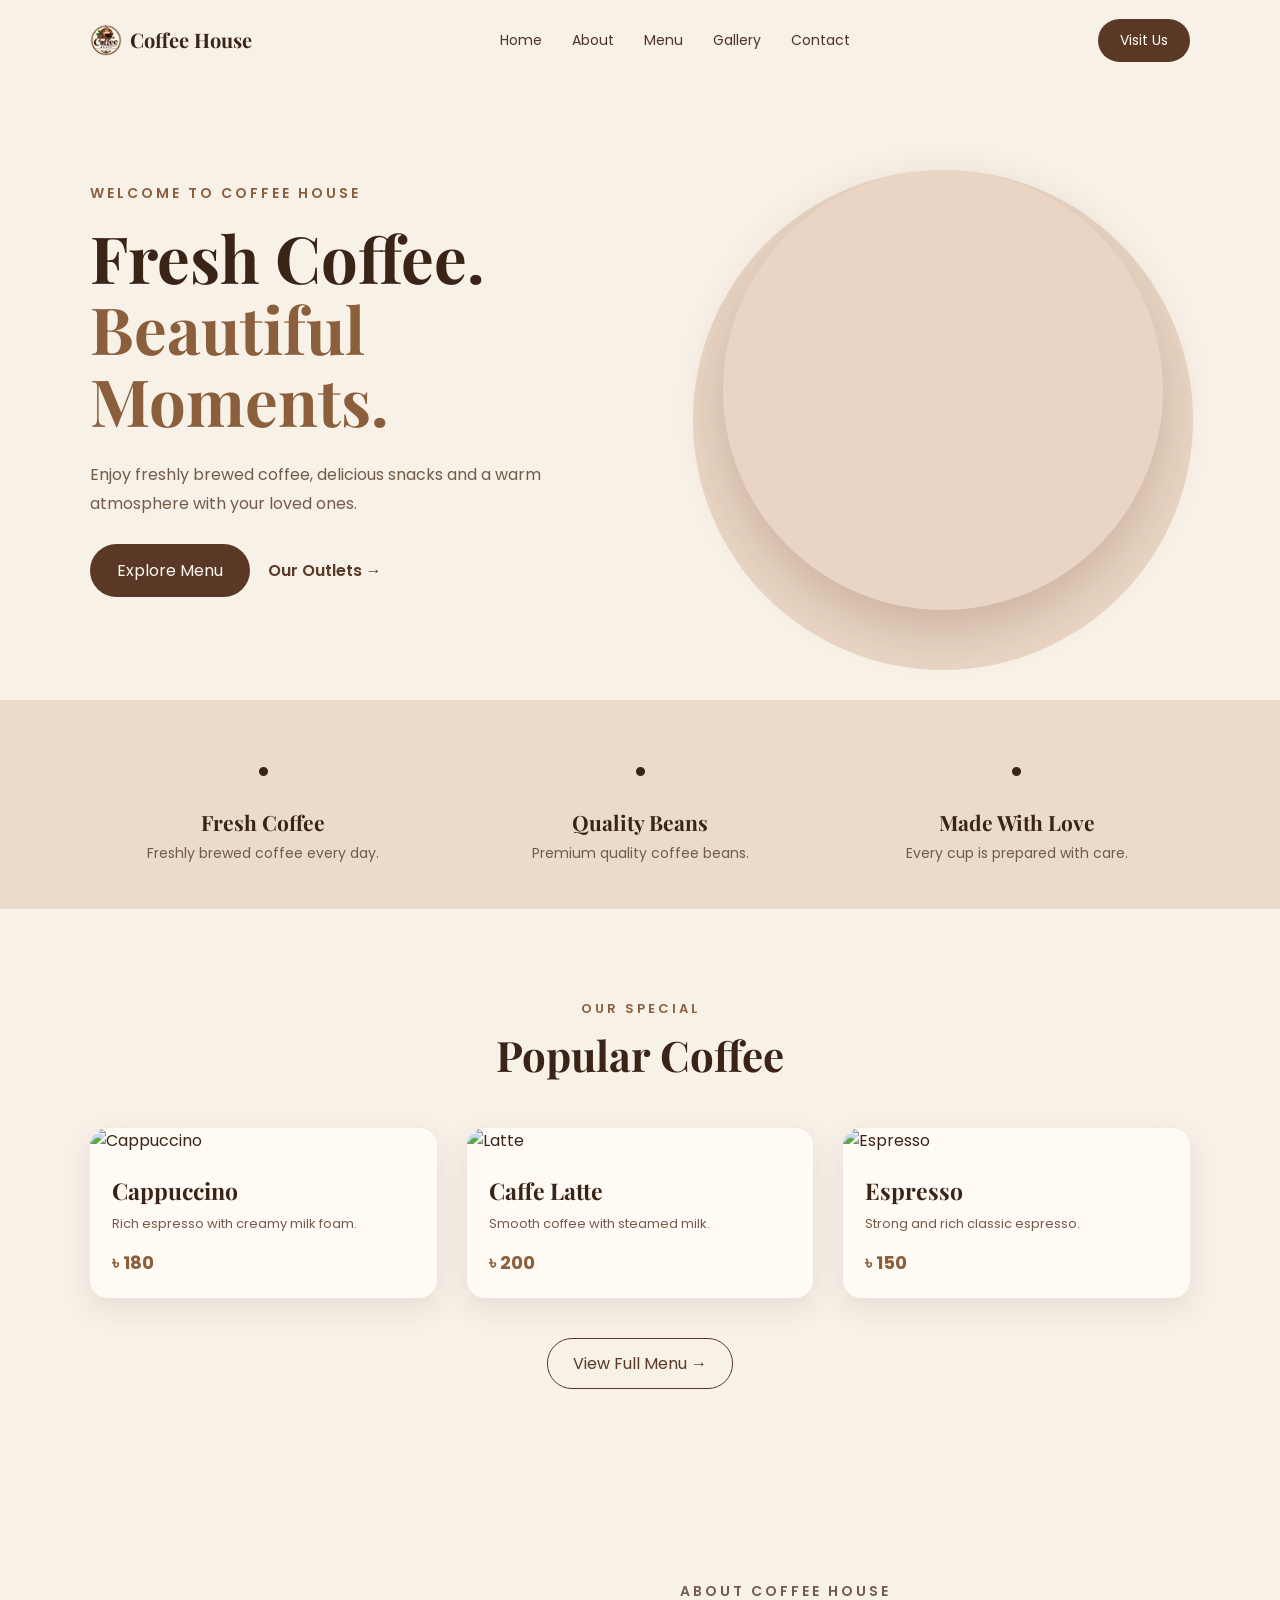
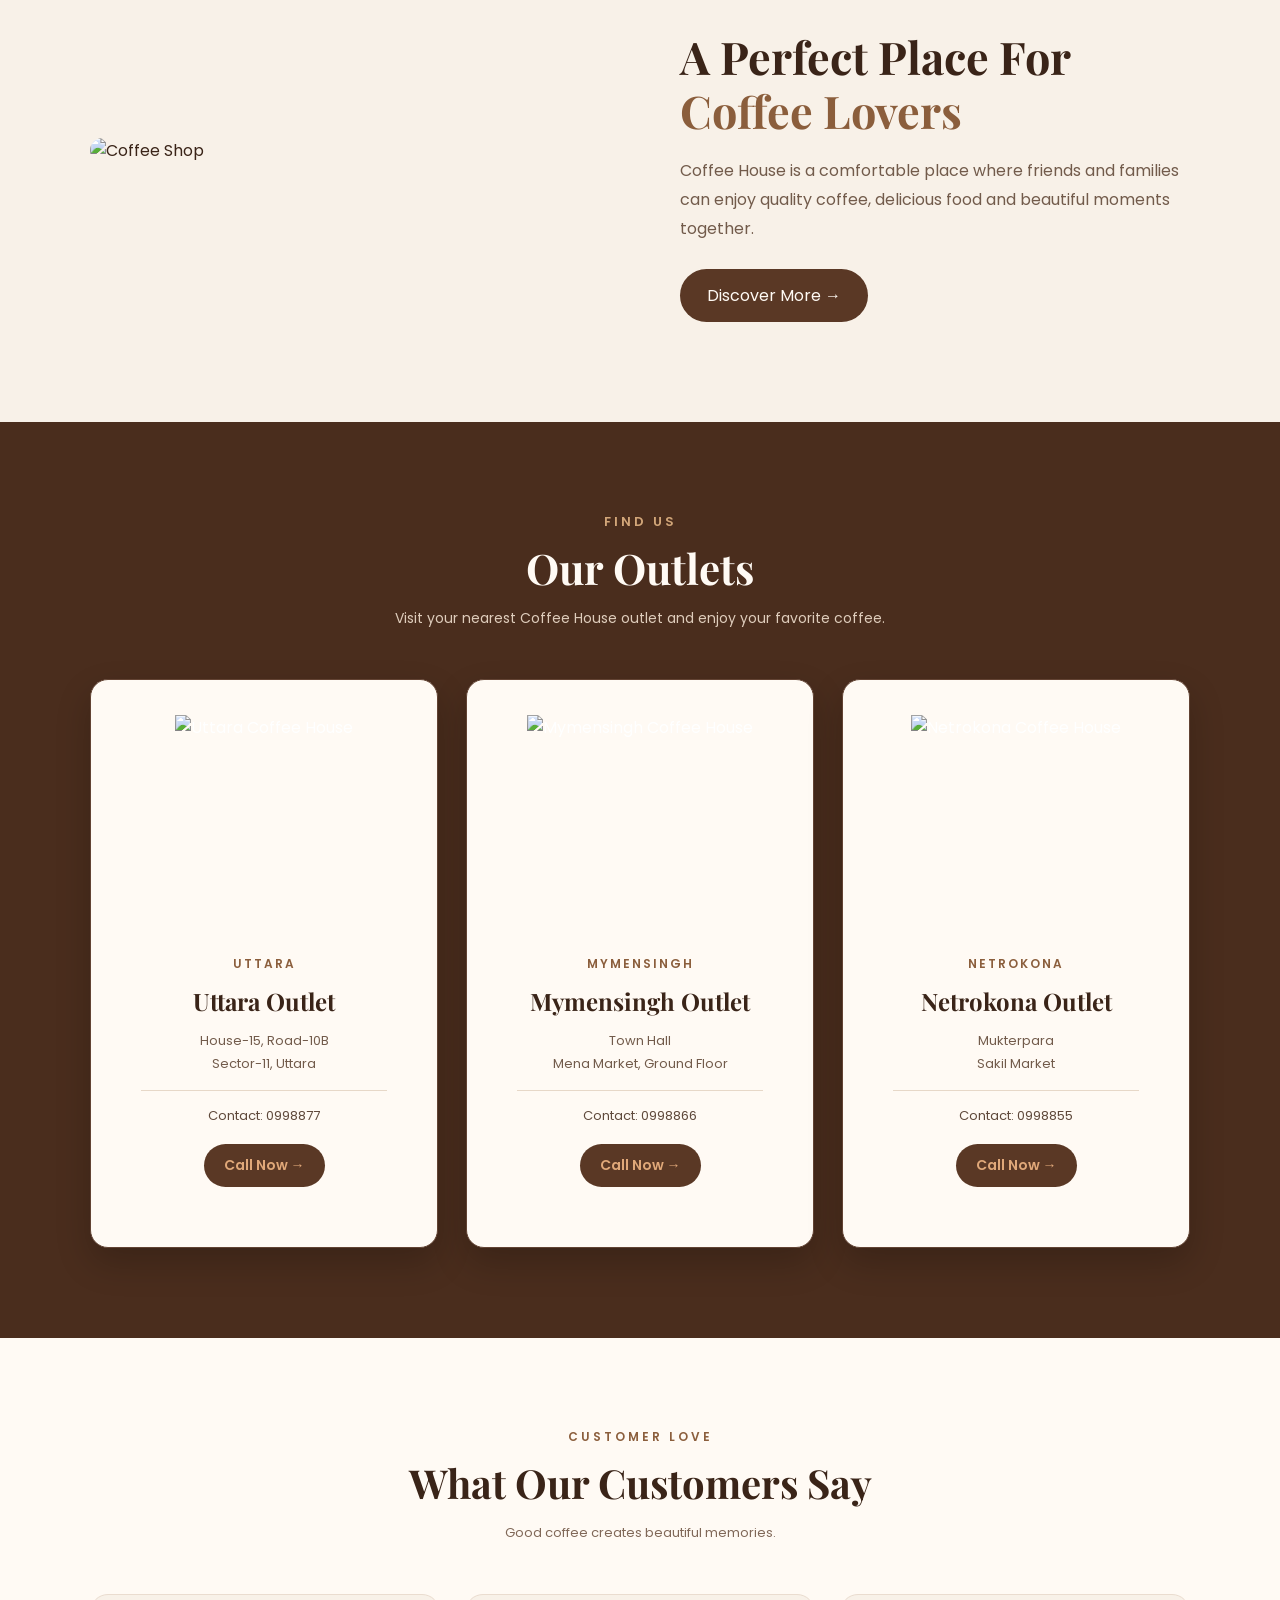
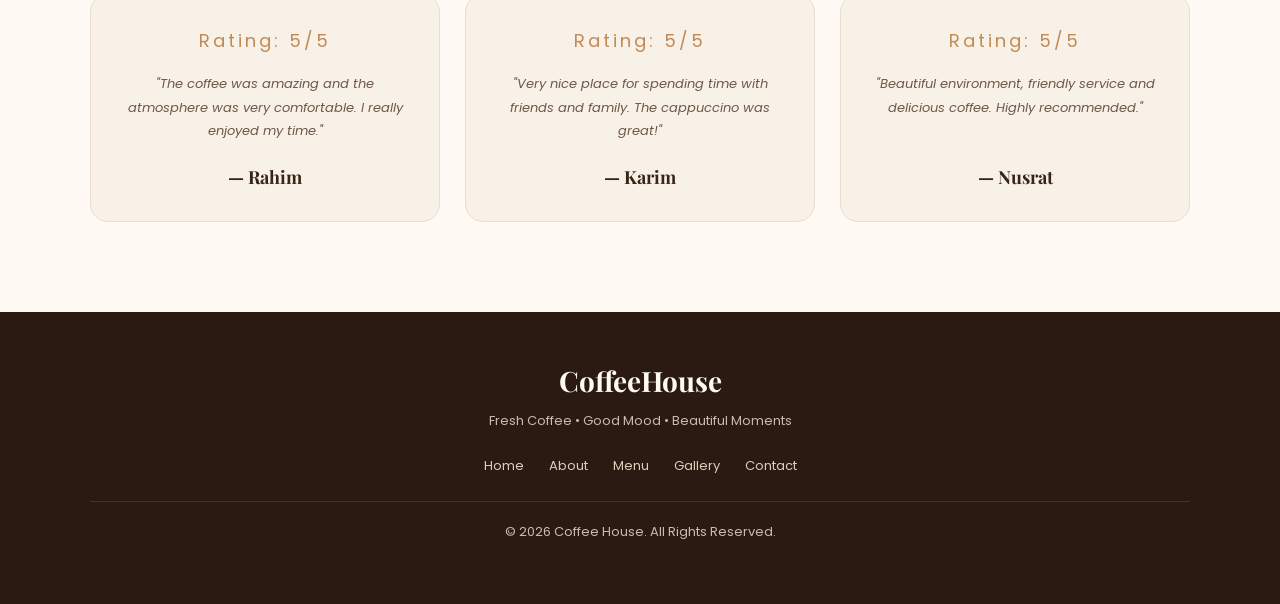
==== commit 6d189e03: "clean: remove all emojis across html templates and scripts" ====
--- a/index.html
+++ b/index.html
@@ -73,7 +73,7 @@
 
             <div class="hero-buttons">
                 <a href="menu.html" class="main-btn">
-                    Explore Menu ☕
+                    Explore Menu
                 </a>
 
                 <a href="#outlets" class="second-btn">
@@ -100,19 +100,19 @@
     <section class="features">
 
         <div class="feature">
-            <div class="icon">☕</div>
+            <div class="icon">•</div>
             <h3>Fresh Coffee</h3>
             <p>Freshly brewed coffee every day.</p>
         </div>
 
         <div class="feature">
-            <div class="icon">🌱</div>
+            <div class="icon">•</div>
             <h3>Quality Beans</h3>
             <p>Premium quality coffee beans.</p>
         </div>
 
         <div class="feature">
-            <div class="icon">❤️</div>
+            <div class="icon">•</div>
             <h3>Made With Love</h3>
             <p>Every cup is prepared with care.</p>
         </div>
@@ -255,7 +255,7 @@
             <div class="outlet-content">
 
                 <span class="outlet-location">
-                    📍 UTTARA
+                    UTTARA
                 </span>
 
                 <h3>Uttara Outlet</h3>
@@ -266,7 +266,7 @@
                 </p>
 
                 <div class="outlet-time">
-                    📞 Contact: 0998877
+                    Contact: 0998877
                 </div>
 
                 <a href="tel:0998877" class="outlet-btn">
@@ -290,7 +290,7 @@
             <div class="outlet-content">
 
                 <span class="outlet-location">
-                    📍 MYMENSINGH
+                    MYMENSINGH
                 </span>
 
                 <h3>Mymensingh Outlet</h3>
@@ -301,7 +301,7 @@
                 </p>
 
                 <div class="outlet-time">
-                    📞 Contact: 0998866
+                    Contact: 0998866
                 </div>
 
                 <a href="tel:0998866" class="outlet-btn">
@@ -325,7 +325,7 @@
             <div class="outlet-content">
 
                 <span class="outlet-location">
-                    📍 NETROKONA
+                    NETROKONA
                 </span>
 
                 <h3>Netrokona Outlet</h3>
@@ -336,7 +336,7 @@
                 </p>
 
                 <div class="outlet-time">
-                    📞 Contact: 0998855
+                    Contact: 0998855
                 </div>
 
                 <a href="tel:0998855" class="outlet-btn">
@@ -382,7 +382,7 @@
         <div class="review-card">
 
             <div class="stars">
-                ★★★★★
+                Rating: 5/5
             </div>
 
             <p>
@@ -401,7 +401,7 @@
         <div class="review-card">
 
             <div class="stars">
-                ★★★★★
+                Rating: 5/5
             </div>
 
             <p>
@@ -420,7 +420,7 @@
         <div class="review-card">
 
             <div class="stars">
-                ★★★★★
+                Rating: 5/5
             </div>
 
             <p>
@@ -446,7 +446,7 @@
 <footer>
 
     <div class="footer-logo">
-        ☕ CoffeeHouse
+        CoffeeHouse
     </div>
 
     <p>
